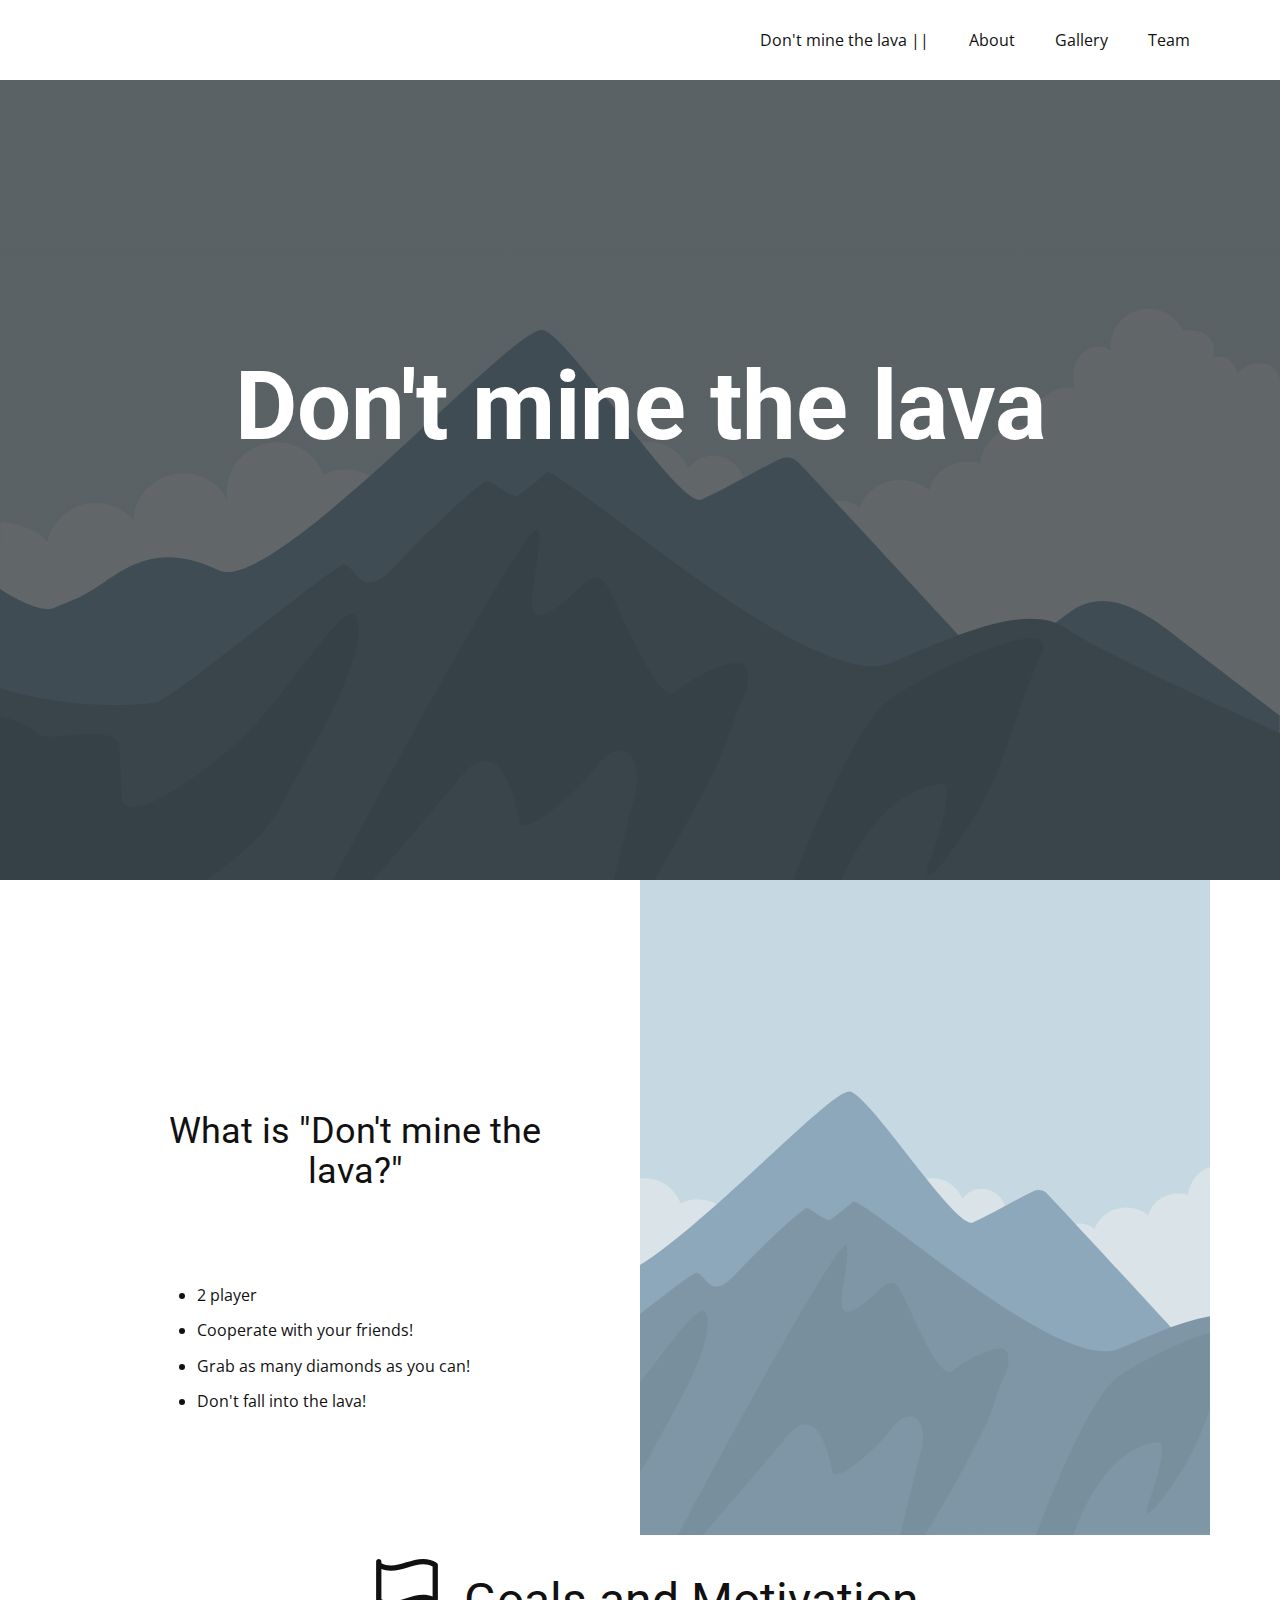
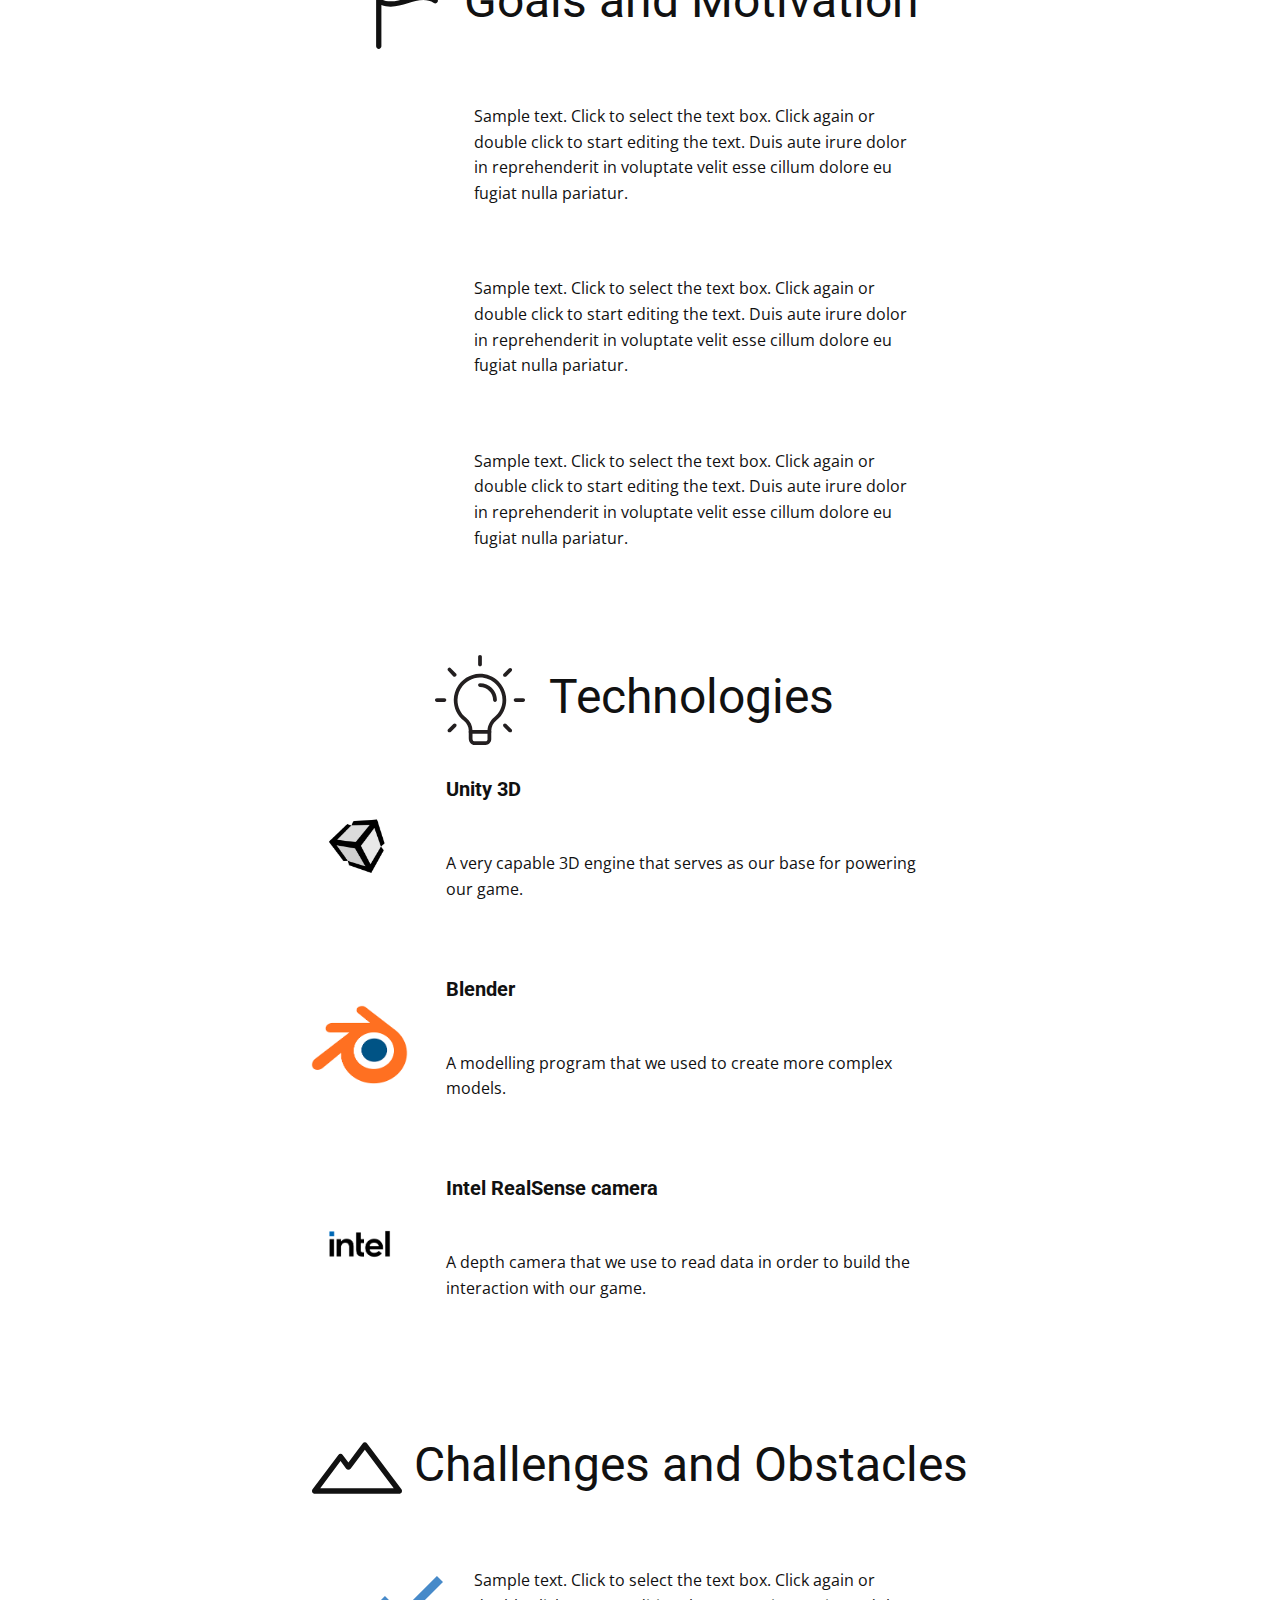
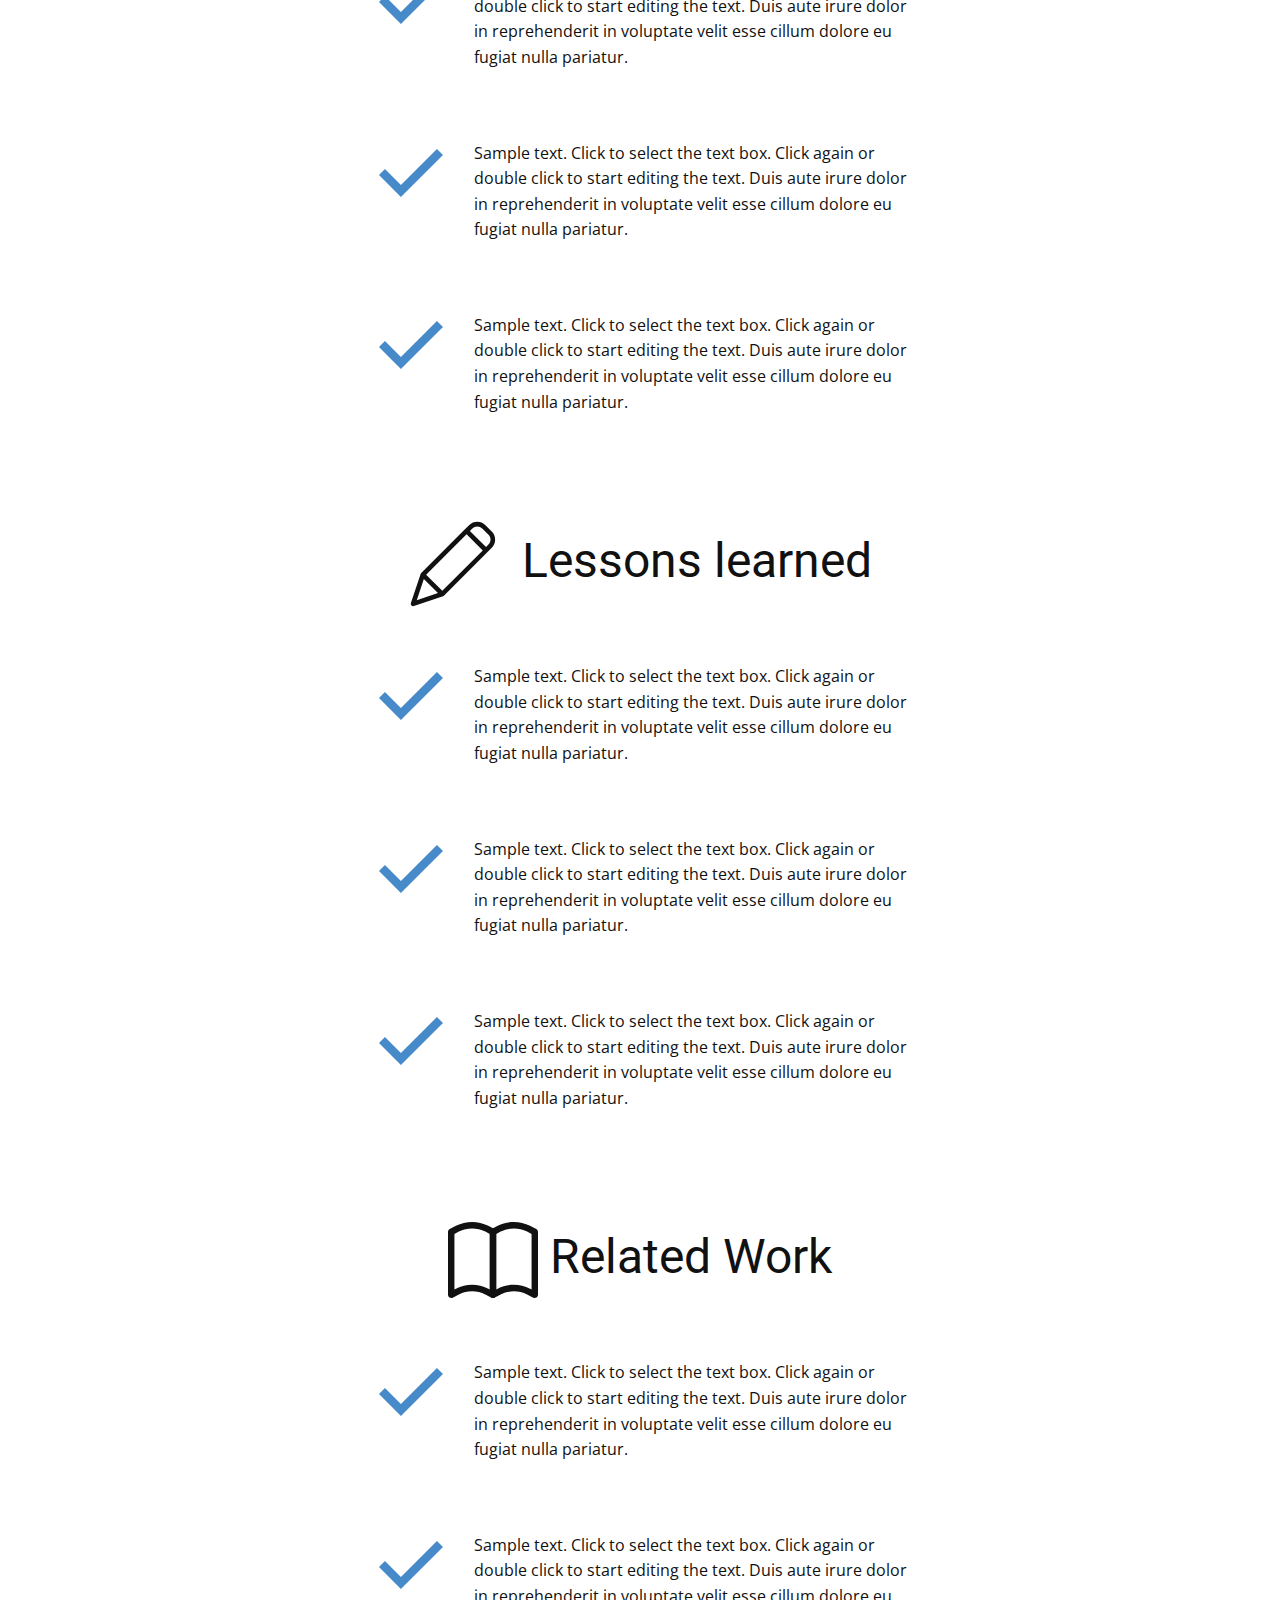
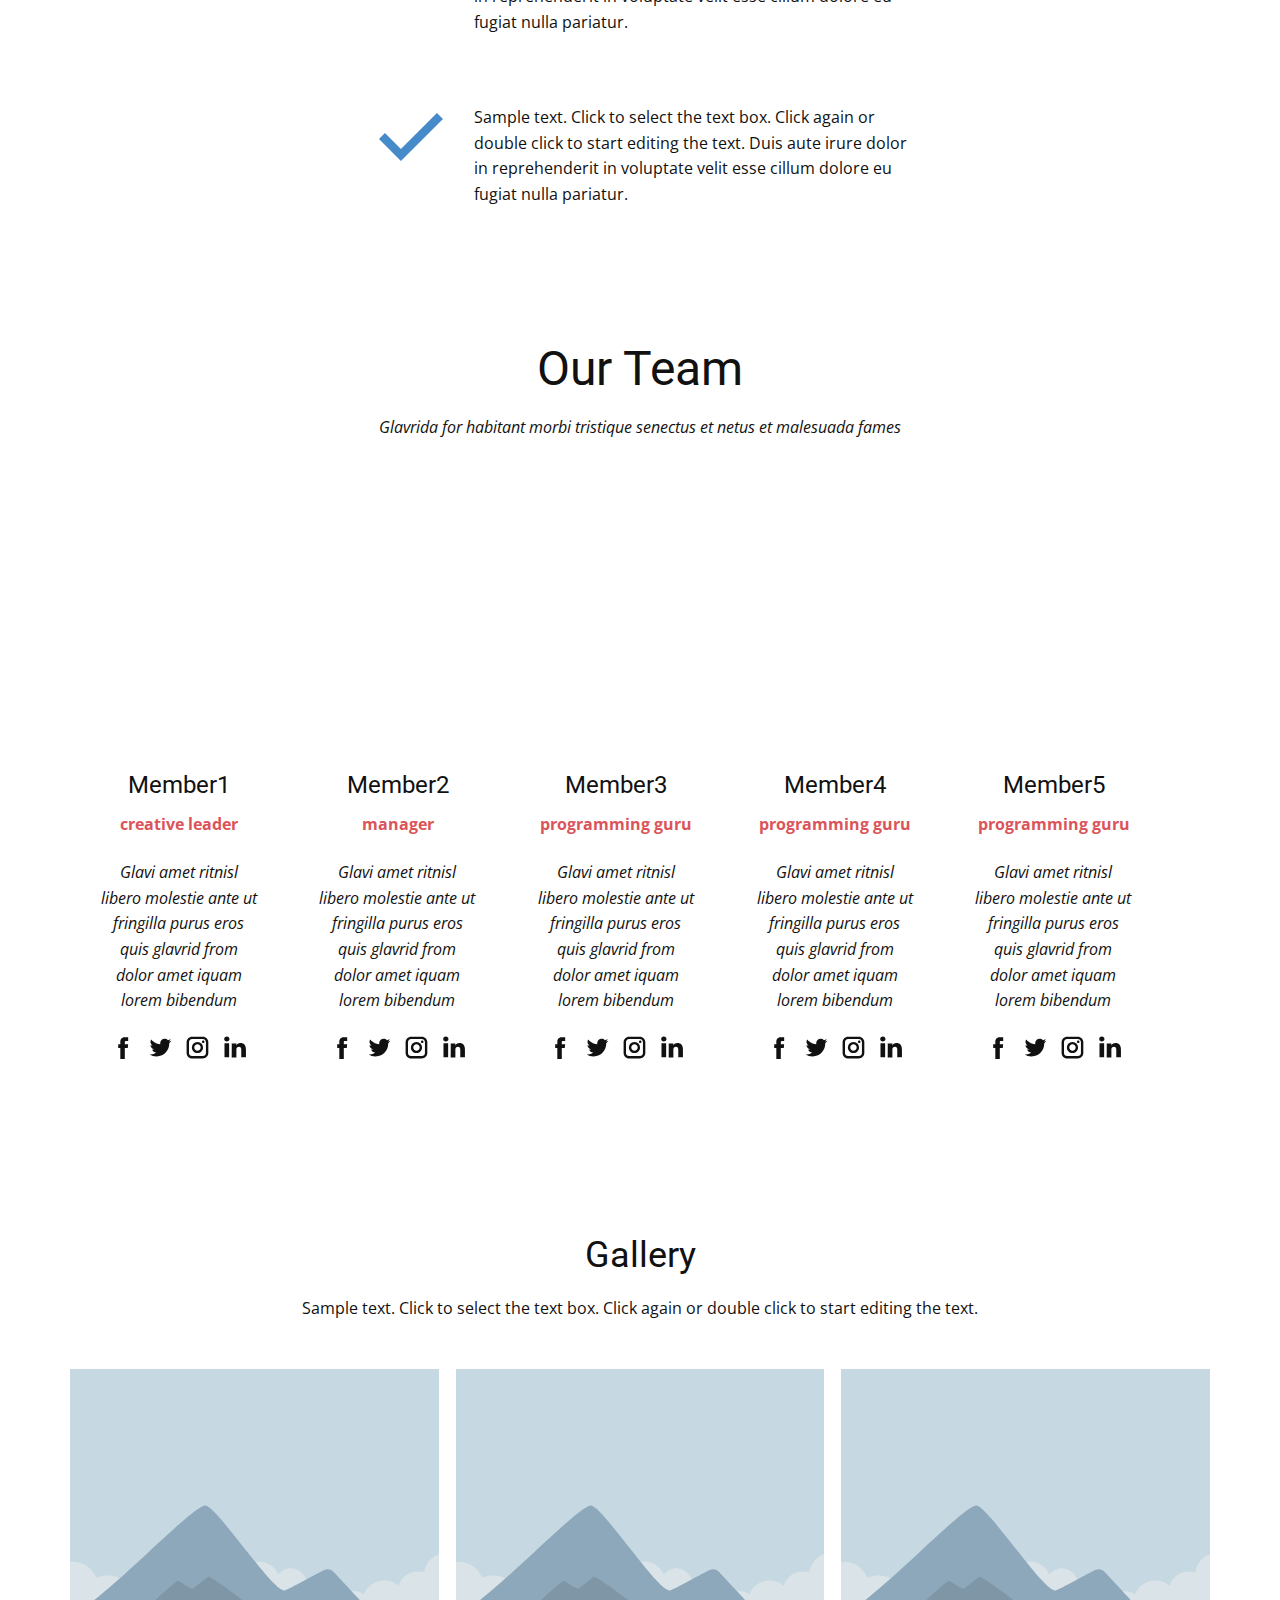
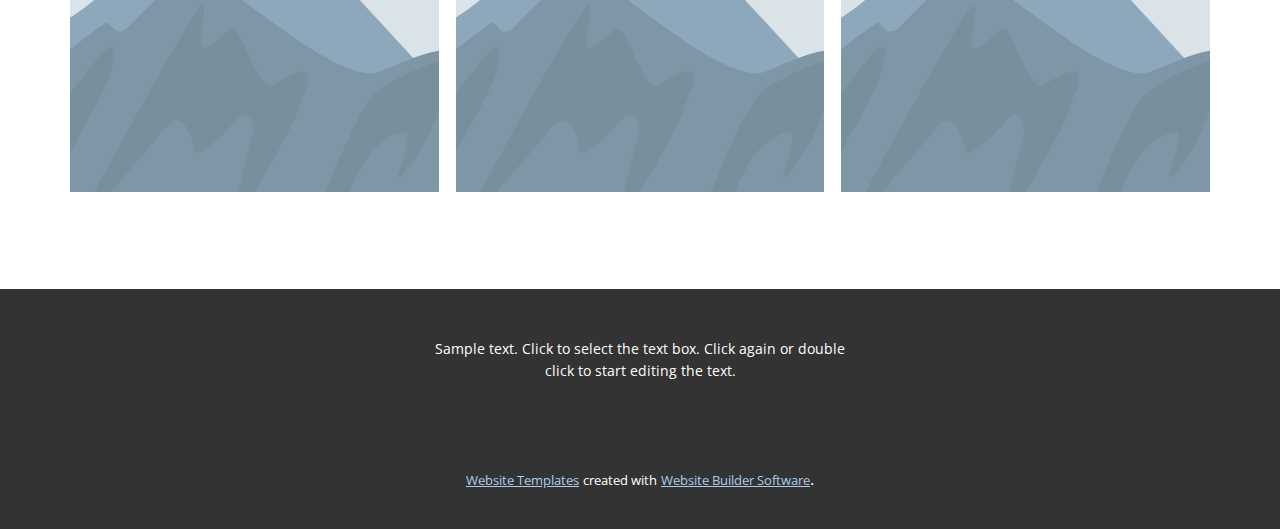
==== Home.html @ 01159e29 "transfer" ====
<!DOCTYPE html>
<html style="font-size: 16px;">
  <head>
    <meta name="viewport" content="width=device-width, initial-scale=1.0">
    <meta charset="utf-8">
    <meta name="keywords" content="Don't mine the lava">
    <meta name="description" content="">
    <meta name="page_type" content="np-template-header-footer-from-plugin">
    <title>Home</title>
    <link rel="stylesheet" href="nicepage.css" media="screen">
<link rel="stylesheet" href="Home.css" media="screen">
    <script class="u-script" type="text/javascript" src="jquery.js" defer=""></script>
    <script class="u-script" type="text/javascript" src="nicepage.js" defer=""></script>
    <meta name="generator" content="Nicepage 3.29.1, nicepage.com">
    <link id="u-theme-google-font" rel="stylesheet" href="https://fonts.googleapis.com/css?family=Roboto:100,100i,300,300i,400,400i,500,500i,700,700i,900,900i|Open+Sans:300,300i,400,400i,600,600i,700,700i,800,800i">
    
    
    
    
    
    
    
    
    
    
    <script type="application/ld+json">{
		"@context": "http://schema.org",
		"@type": "Organization",
		"name": "agi21g2"
}</script>
    <meta name="theme-color" content="#478ac9">
    <meta property="og:title" content="Home">
    <meta property="og:description" content="">
    <meta property="og:type" content="website">
  </head>
  <body class="u-body"><header class="u-clearfix u-header u-header" id="sec-356c"><div class="u-clearfix u-sheet u-sheet-1">
        <nav class="u-menu u-menu-dropdown u-offcanvas u-menu-1">
          <div class="menu-collapse" style="font-size: 1rem; letter-spacing: 0px;">
            <a class="u-button-style u-custom-left-right-menu-spacing u-custom-padding-bottom u-custom-top-bottom-menu-spacing u-nav-link u-text-active-palette-1-base u-text-hover-palette-2-base" href="#">
              <svg><use xmlns:xlink="http://www.w3.org/1999/xlink" xlink:href="#menu-hamburger"></use></svg>
              <svg version="1.1" xmlns="http://www.w3.org/2000/svg" xmlns:xlink="http://www.w3.org/1999/xlink"><defs><symbol id="menu-hamburger" viewBox="0 0 16 16" style="width: 16px; height: 16px;"><rect y="1" width="16" height="2"></rect><rect y="7" width="16" height="2"></rect><rect y="13" width="16" height="2"></rect>
</symbol>
</defs></svg>
            </a>
          </div>
          <div class="u-custom-menu u-nav-container">
            <ul class="u-nav u-unstyled u-nav-1"><li class="u-nav-item"><a class="u-button-style u-nav-link u-text-active-palette-1-base u-text-hover-palette-2-base" href="Home.html#sec-ed66" data-page-id="205231740" style="padding: 10px 20px;">Don't mine the lava ||</a>
</li><li class="u-nav-item"><a class="u-button-style u-nav-link u-text-active-palette-1-base u-text-hover-palette-2-base" href="Home.html#sec-a573" data-page-id="205231740" style="padding: 10px 20px;">About</a>
</li><li class="u-nav-item"><a class="u-button-style u-nav-link u-text-active-palette-1-base u-text-hover-palette-2-base" href="Home.html#sec-bed2" data-page-id="205231740" style="padding: 10px 20px;">Gallery</a>
</li><li class="u-nav-item"><a class="u-button-style u-nav-link u-text-active-palette-1-base u-text-hover-palette-2-base" href="Home.html#sec-233c" data-page-id="205231740" style="padding: 10px 20px;">Team</a>
</li></ul>
          </div>
          <div class="u-custom-menu u-nav-container-collapse">
            <div class="u-black u-container-style u-inner-container-layout u-opacity u-opacity-95 u-sidenav">
              <div class="u-inner-container-layout u-sidenav-overflow">
                <div class="u-menu-close"></div>
                <ul class="u-align-center u-nav u-popupmenu-items u-unstyled u-nav-2"><li class="u-nav-item"><a class="u-button-style u-nav-link" href="Home.html#sec-ed66" data-page-id="205231740" style="padding: 10px 20px;">Don't mine the lava ||</a>
</li><li class="u-nav-item"><a class="u-button-style u-nav-link" href="Home.html#sec-a573" data-page-id="205231740" style="padding: 10px 20px;">About</a>
</li><li class="u-nav-item"><a class="u-button-style u-nav-link" href="Home.html#sec-bed2" data-page-id="205231740" style="padding: 10px 20px;">Gallery</a>
</li><li class="u-nav-item"><a class="u-button-style u-nav-link" href="Home.html#sec-233c" data-page-id="205231740" style="padding: 10px 20px;">Team</a>
</li></ul>
              </div>
            </div>
            <div class="u-black u-menu-overlay u-opacity u-opacity-70"></div>
          </div>
        </nav>
      </div></header>
    <section class="u-align-center u-clearfix u-image u-shading u-section-1" src="" data-image-width="256" data-image-height="256" id="sec-ed66">
      <div class="u-clearfix u-sheet u-sheet-1">
        <h1 class="u-text u-title u-text-1">Don't mine the lava<br>
        </h1>
      </div>
    </section>
    <section class="u-clearfix u-section-2" id="sec-a573">
      <div class="u-clearfix u-sheet u-sheet-1">
        <div class="u-clearfix u-expanded-width u-gutter-0 u-layout-wrap u-layout-wrap-1">
          <div class="u-layout" style="">
            <div class="u-layout-row" style="">
              <div class="u-container-style u-layout-cell u-left-cell u-size-30 u-size-xs-60 u-white u-layout-cell-1" src="">
                <div class="u-container-layout u-container-layout-1">
                  <h2 class="u-align-center u-text u-text-default u-text-1">What is "Don't mine the lava?"</h2>
                  <ul class="u-align-left u-spacing-0 u-text u-text-2">
                    <li>2 player</li>
                    <li>Cooperate with your friends!</li>
                    <li>Grab as many diamonds as you can!</li>
                    <li>Don't fall into the lava!</li>
                  </ul>
                </div>
              </div>
              <div class="u-align-center u-container-style u-image u-layout-cell u-right-cell u-size-30 u-size-xs-60 u-image-1" src="" data-image-width="1080" data-image-height="1080">
                <div class="u-container-layout u-valign-middle u-container-layout-2" src=""></div>
              </div>
            </div>
          </div>
        </div>
      </div>
    </section>
    <section class="u-clearfix u-section-3" id="carousel_ed7a">
      <div class="u-clearfix u-sheet u-sheet-1">
        <h1 class="u-text u-text-default u-text-1"><span class="u-icon u-icon-1"><svg class="u-svg-content" viewBox="0 0 512 512" x="0px" y="0px" style="width: 1em; height: 1em;"><g><g><path d="M424.385,20.69C401.182,6.768,376.445,0,348.761,0c-33.122,0-65.635,9.753-97.077,19.185    c-30.716,9.214-59.729,17.917-88.446,17.919c-0.004,0-0.007,0-0.011,0c-19.199,0-36.583-4.064-52.894-12.382V15    c0-8.284-6.716-15-15-15s-15,6.716-15,15v18.551v203.896V497c0,8.284,6.716,15,15,15s15-6.716,15-15V261.453    c16.567,6.4,34.052,9.547,52.906,9.547c33.121,0,65.631-9.753,97.071-19.185c30.718-9.215,59.733-17.919,88.451-17.919    c22.092,0,41.779,5.369,60.188,16.415c4.633,2.78,10.404,2.854,15.108,0.191c4.703-2.663,7.609-7.649,7.609-13.053V33.552    C431.667,28.283,428.903,23.4,424.385,20.69z M251.691,223.081C220.972,232.296,191.957,241,163.24,241    c-19.206,0-36.594-4.058-52.906-12.376V57.566c16.564,6.399,34.046,9.539,52.894,9.538c0.003,0,0.01,0,0.014,0    c33.118-0.002,65.626-9.754,97.063-19.185C291.024,38.704,320.042,30,348.761,30c19.206,0,36.594,4.058,52.905,12.375v171.06    c-16.566-6.4-34.052-9.539-52.905-9.539C315.641,203.896,283.13,213.649,251.691,223.081z"></path>
</g>
</g></svg><img></span>&nbsp;Goals and Motivation<br>
        </h1>
        <div class="u-list u-list-1">
          <div class="u-repeater u-repeater-1">
            <div class="u-container-style u-list-item u-repeater-item">
              <div class="u-container-layout u-similar-container u-container-layout-1">
                <p class="u-text u-text-2">Sample text. Click to select the text box. Click again or double click to start editing the text.&nbsp;Duis aute irure dolor in reprehenderit in voluptate velit esse cillum dolore eu fugiat nulla pariatur. </p>
              </div>
            </div>
            <div class="u-container-style u-list-item u-repeater-item">
              <div class="u-container-layout u-similar-container u-container-layout-2">
                <p class="u-text u-text-3">Sample text. Click to select the text box. Click again or double click to start editing the text.&nbsp;Duis aute irure dolor in reprehenderit in voluptate velit esse cillum dolore eu fugiat nulla pariatur. </p>
              </div>
            </div>
            <div class="u-container-style u-list-item u-repeater-item">
              <div class="u-container-layout u-similar-container u-container-layout-3">
                <p class="u-text u-text-4">Sample text. Click to select the text box. Click again or double click to start editing the text.&nbsp;Duis aute irure dolor in reprehenderit in voluptate velit esse cillum dolore eu fugiat nulla pariatur. </p>
              </div>
            </div>
          </div>
        </div>
      </div>
    </section>
    <section class="u-clearfix u-section-4" id="sec-edd1">
      <div class="u-clearfix u-sheet u-sheet-1">
        <h1 class="u-text u-text-default u-text-1"><span class="u-icon u-icon-1"><svg class="u-svg-content" viewBox="0 0 24 24" style="width: 1em; height: 1em;"><g><path d="m13.5 24h-3c-.7 0-1.5-.6-1.5-1.8v-2.1c0-1-.5-1.9-1.3-2.6-1.8-1.4-2.7-3.4-2.7-5.6.1-3.8 3.2-6.8 6.9-6.9 1.9 0 3.7.7 5 2s2.1 3.1 2.1 5c0 2.1-.9 4.1-2.6 5.4-.9.7-1.4 1.8-1.4 2.8v2.3c0 .8-.7 1.5-1.5 1.5zm-1.5-18c-3.2 0-5.9 2.7-6 5.9 0 1.9.8 3.7 2.3 4.8 1.1.9 1.7 2.1 1.7 3.4v2.1c0 .2 0 .8.5.8h3c.3 0 .5-.2.5-.5v-2.3c0-1.3.7-2.7 1.8-3.6 1.4-1.1 2.2-2.8 2.2-4.6 0-1.6-.6-3.1-1.8-4.3-1.1-1.1-2.6-1.7-4.2-1.7z"></path>
</g><g><path d="m14.5 21h-5c-.3 0-.5-.2-.5-.5s.2-.5.5-.5h5c.3 0 .5.2.5.5s-.2.5-.5.5z"></path>
</g><g><path d="m12 3c-.3 0-.5-.2-.5-.5v-2c0-.3.2-.5.5-.5s.5.2.5.5v2c0 .3-.2.5-.5.5z"></path>
</g><g><path d="m18.7 5.8c-.1 0-.3 0-.4-.1-.2-.2-.2-.5 0-.7l1.4-1.4c.2-.2.5-.2.7 0s.2.5 0 .7l-1.4 1.4s-.2.1-.3.1z"></path>
</g><g><path d="m23.5 12.5h-2c-.3 0-.5-.2-.5-.5s.2-.5.5-.5h2c.3 0 .5.2.5.5s-.2.5-.5.5z"></path>
</g><g><path d="m20.1 20.6c-.1 0-.3 0-.4-.1l-1.4-1.4c-.2-.2-.2-.5 0-.7s.5-.2.7 0l1.4 1.4c.2.2.2.5 0 .7 0 .1-.1.1-.3.1z"></path>
</g><g><path d="m3.9 20.6c-.1 0-.3 0-.4-.1-.2-.2-.2-.5 0-.7l1.4-1.4c.2-.2.5-.2.7 0s.2.5 0 .7l-1.4 1.4c-.1.1-.2.1-.3.1z"></path>
</g><g><path d="m2.5 12.5h-2c-.3 0-.5-.2-.5-.5s.2-.5.5-.5h2c.3 0 .5.2.5.5s-.2.5-.5.5z"></path>
</g><g><path d="m5.3 5.8c-.1 0-.3 0-.4-.1l-1.4-1.5c-.2-.2-.2-.5 0-.7s.5-.2.7 0l1.4 1.4c.2.2.2.5 0 .7-.1.1-.2.2-.3.2z"></path>
</g><g><path d="m16 12.5c-.3 0-.5-.2-.5-.5 0-1.9-1.6-3.5-3.5-3.5-.3 0-.5-.2-.5-.5s.2-.5.5-.5c2.5 0 4.5 2 4.5 4.5 0 .3-.2.5-.5.5z"></path>
</g></svg><img></span>&nbsp;​&nbsp;Technologies&nbsp;
        </h1>
        <div class="u-expanded-width-xs u-layout-grid u-list u-list-1">
          <div class="u-repeater u-repeater-1">
            <div class="u-container-style u-list-item u-repeater-item">
              <div class="u-container-layout u-similar-container u-container-layout-1">
                <h5 class="u-text u-text-2">Unity 3D</h5>
                <img class="u-image u-image-default u-preserve-proportions u-image-1" src="images/Unity.jpg" alt="" data-image-width="910" data-image-height="512">
                <p class="u-text u-text-3">A very capable 3D engine that serves as our base for powering our game.</p>
              </div>
            </div>
            <div class="u-container-style u-list-item u-repeater-item">
              <div class="u-container-layout u-similar-container u-container-layout-2">
                <h5 class="u-text u-text-4">Blender</h5>
                <img class="u-image u-image-default u-preserve-proportions u-image-2" src="images/Blender1.png" alt="" data-image-width="249" data-image-height="202">
                <p class="u-text u-text-5">A modelling program that we used to create more complex models.</p>
              </div>
            </div>
            <div class="u-container-style u-list-item u-repeater-item">
              <div class="u-container-layout u-similar-container u-container-layout-3">
                <h5 class="u-text u-text-6">Intel RealSense camera</h5>
                <img class="u-image u-image-default u-preserve-proportions u-image-3" src="images/Intel2.png" alt="" data-image-width="512" data-image-height="384">
                <p class="u-text u-text-7">A depth camera that we use to read data in order to build the interaction with our game.</p>
              </div>
            </div>
          </div>
        </div>
      </div>
    </section>
    <section class="u-clearfix u-section-5" id="carousel_b93d">
      <div class="u-clearfix u-sheet u-valign-middle u-sheet-1">
        <h1 class="u-text u-text-default u-text-1"><span class="u-icon u-icon-1"><svg class="u-svg-content" viewBox="0 0 245.562 245.562" x="0px" y="0px" style="width: 1em; height: 1em;"><path d="M244.062,180.838L150.227,55.725c-1.417-1.889-3.639-3-6-3c-2.361,0-4.584,1.111-6,3l-38.904,51.873L83.876,87.002  c-1.416-1.889-3.639-3-6-3c-2.361,0-4.583,1.111-6,3L1.5,180.838c-1.704,2.272-1.978,5.314-0.708,7.855  c1.27,2.54,3.867,4.145,6.708,4.145h230.562c2.841,0,5.438-1.605,6.708-4.145C246.041,186.151,245.767,183.11,244.062,180.838z   M22.5,177.838l55.376-73.836l15.446,20.596c1.416,1.889,3.639,3,6,3c2.361,0,4.583-1.111,6-3l38.904-51.873l78.836,105.113H22.5z"></path></svg><img></span>&nbsp;Challenges and Obstacles
        </h1>
        <div class="u-list u-list-1">
          <div class="u-repeater u-repeater-1">
            <div class="u-container-style u-list-item u-repeater-item">
              <div class="u-container-layout u-similar-container u-container-layout-1"><span class="u-icon u-icon-circle u-text-palette-1-base u-icon-2">
            <svg class="u-svg-link" preserveAspectRatio="xMidYMin slice" viewBox="0 0 515.556 515.556" style=""><use xmlns:xlink="http://www.w3.org/1999/xlink" xlink:href="#svg-c319"></use></svg>
            <svg xmlns="http://www.w3.org/2000/svg" id="svg-c319" enable-background="new 0 0 515.556 515.556" viewBox="0 0 515.556 515.556" class="u-svg-content"><path d="m0 274.226 176.549 176.886 339.007-338.672-48.67-47.997-290.337 290-128.553-128.552z"></path></svg>
          </span>
                <p class="u-text u-text-2">Sample text. Click to select the text box. Click again or double click to start editing the text.&nbsp;Duis aute irure dolor in reprehenderit in voluptate velit esse cillum dolore eu fugiat nulla pariatur. </p>
              </div>
            </div>
            <div class="u-container-style u-list-item u-repeater-item">
              <div class="u-container-layout u-similar-container u-container-layout-2"><span class="u-icon u-icon-circle u-text-palette-1-base u-icon-3">
            <svg class="u-svg-link" preserveAspectRatio="xMidYMin slice" viewBox="0 0 515.556 515.556" style=""><use xmlns:xlink="http://www.w3.org/1999/xlink" xlink:href="#svg-c319"></use></svg>
            <svg xmlns="http://www.w3.org/2000/svg" id="svg-c319" enable-background="new 0 0 515.556 515.556" viewBox="0 0 515.556 515.556" class="u-svg-content"><path d="m0 274.226 176.549 176.886 339.007-338.672-48.67-47.997-290.337 290-128.553-128.552z"></path></svg>
          </span>
                <p class="u-text u-text-3">Sample text. Click to select the text box. Click again or double click to start editing the text.&nbsp;Duis aute irure dolor in reprehenderit in voluptate velit esse cillum dolore eu fugiat nulla pariatur. </p>
              </div>
            </div>
            <div class="u-container-style u-list-item u-repeater-item">
              <div class="u-container-layout u-similar-container u-container-layout-3"><span class="u-icon u-icon-circle u-text-palette-1-base u-icon-4">
            <svg class="u-svg-link" preserveAspectRatio="xMidYMin slice" viewBox="0 0 515.556 515.556" style=""><use xmlns:xlink="http://www.w3.org/1999/xlink" xlink:href="#svg-c319"></use></svg>
            <svg xmlns="http://www.w3.org/2000/svg" id="svg-c319" enable-background="new 0 0 515.556 515.556" viewBox="0 0 515.556 515.556" class="u-svg-content"><path d="m0 274.226 176.549 176.886 339.007-338.672-48.67-47.997-290.337 290-128.553-128.552z"></path></svg>
          </span>
                <p class="u-text u-text-4">Sample text. Click to select the text box. Click again or double click to start editing the text.&nbsp;Duis aute irure dolor in reprehenderit in voluptate velit esse cillum dolore eu fugiat nulla pariatur. </p>
              </div>
            </div>
          </div>
        </div>
      </div>
    </section>
    <section class="u-clearfix u-section-6" id="carousel_d38a">
      <div class="u-clearfix u-sheet u-valign-middle u-sheet-1">
        <h1 class="u-text u-text-default u-text-1"><span class="u-icon u-icon-1"><svg class="u-svg-content" viewBox="-15 -15 484.00019 484" style="width: 1em; height: 1em;"><path d="m401.648438 18.234375c-24.394532-24.351563-63.898438-24.351563-88.292969 0l-22.101563 22.222656-235.269531 235.144531-.5.503907c-.121094.121093-.121094.25-.25.25-.25.375-.625.746093-.871094 1.121093 0 .125-.128906.125-.128906.25-.25.375-.371094.625-.625 1-.121094.125-.121094.246094-.246094.375-.125.375-.25.625-.378906 1 0 .121094-.121094.121094-.121094.25l-52.199219 156.96875c-1.53125 4.46875-.367187 9.417969 2.996094 12.734376 2.363282 2.332031 5.550782 3.636718 8.867188 3.625 1.355468-.023438 2.699218-.234376 3.996094-.625l156.847656-52.324219c.121094 0 .121094 0 .25-.121094.394531-.117187.773437-.285156 1.121094-.503906.097656-.011719.183593-.054688.253906-.121094.371094-.25.871094-.503906 1.246094-.753906.371093-.246094.75-.621094 1.125-.871094.125-.128906.246093-.128906.246093-.25.128907-.125.378907-.246094.503907-.5l257.371093-257.371094c24.351563-24.394531 24.351563-63.898437 0-88.289062zm-232.273438 353.148437-86.914062-86.910156 217.535156-217.535156 86.914062 86.910156zm-99.15625-63.808593 75.929688 75.925781-114.015626 37.960938zm347.664062-184.820313-13.238281 13.363282-86.917969-86.917969 13.367188-13.359375c14.621094-14.609375 38.320312-14.609375 52.945312 0l33.964844 33.964844c14.511719 14.6875 14.457032 38.332031-.121094 52.949218zm0 0"></path></svg><img></span>&nbsp;​&nbsp;Lessons learned
        </h1>
        <div class="u-list u-list-1">
          <div class="u-repeater u-repeater-1">
            <div class="u-container-style u-list-item u-repeater-item">
              <div class="u-container-layout u-similar-container u-container-layout-1"><span class="u-icon u-icon-circle u-text-palette-1-base u-icon-2">
            <svg class="u-svg-link" preserveAspectRatio="xMidYMin slice" viewBox="0 0 515.556 515.556" style=""><use xmlns:xlink="http://www.w3.org/1999/xlink" xlink:href="#svg-c319"></use></svg>
            <svg xmlns="http://www.w3.org/2000/svg" id="svg-c319" enable-background="new 0 0 515.556 515.556" viewBox="0 0 515.556 515.556" class="u-svg-content"><path d="m0 274.226 176.549 176.886 339.007-338.672-48.67-47.997-290.337 290-128.553-128.552z"></path></svg>
          </span>
                <p class="u-text u-text-2">Sample text. Click to select the text box. Click again or double click to start editing the text.&nbsp;Duis aute irure dolor in reprehenderit in voluptate velit esse cillum dolore eu fugiat nulla pariatur. </p>
              </div>
            </div>
            <div class="u-container-style u-list-item u-repeater-item">
              <div class="u-container-layout u-similar-container u-container-layout-2"><span class="u-icon u-icon-circle u-text-palette-1-base u-icon-3">
            <svg class="u-svg-link" preserveAspectRatio="xMidYMin slice" viewBox="0 0 515.556 515.556" style=""><use xmlns:xlink="http://www.w3.org/1999/xlink" xlink:href="#svg-c319"></use></svg>
            <svg xmlns="http://www.w3.org/2000/svg" id="svg-c319" enable-background="new 0 0 515.556 515.556" viewBox="0 0 515.556 515.556" class="u-svg-content"><path d="m0 274.226 176.549 176.886 339.007-338.672-48.67-47.997-290.337 290-128.553-128.552z"></path></svg>
          </span>
                <p class="u-text u-text-3">Sample text. Click to select the text box. Click again or double click to start editing the text.&nbsp;Duis aute irure dolor in reprehenderit in voluptate velit esse cillum dolore eu fugiat nulla pariatur. </p>
              </div>
            </div>
            <div class="u-container-style u-list-item u-repeater-item">
              <div class="u-container-layout u-similar-container u-container-layout-3"><span class="u-icon u-icon-circle u-text-palette-1-base u-icon-4">
            <svg class="u-svg-link" preserveAspectRatio="xMidYMin slice" viewBox="0 0 515.556 515.556" style=""><use xmlns:xlink="http://www.w3.org/1999/xlink" xlink:href="#svg-c319"></use></svg>
            <svg xmlns="http://www.w3.org/2000/svg" id="svg-c319" enable-background="new 0 0 515.556 515.556" viewBox="0 0 515.556 515.556" class="u-svg-content"><path d="m0 274.226 176.549 176.886 339.007-338.672-48.67-47.997-290.337 290-128.553-128.552z"></path></svg>
          </span>
                <p class="u-text u-text-4">Sample text. Click to select the text box. Click again or double click to start editing the text.&nbsp;Duis aute irure dolor in reprehenderit in voluptate velit esse cillum dolore eu fugiat nulla pariatur. </p>
              </div>
            </div>
          </div>
        </div>
      </div>
    </section>
    <section class="u-clearfix u-section-7" id="sec-f49f">
      <div class="u-clearfix u-sheet u-valign-middle u-sheet-1">
        <h1 class="u-text u-text-default u-text-1"><span class="u-icon u-icon-1"><svg class="u-svg-content" viewBox="0 0 512 512" x="0px" y="0px" style="width: 1em; height: 1em;"><g><g><path d="M264.405,80.032L228.98,61.71c-57.496-29.416-126.159-29.422-183.741,0.037L9.886,80.032C3.81,83.177,0,89.437,0,96.276    v357.79c0,6.382,3.328,12.306,8.777,15.616c5.455,3.322,12.245,3.554,17.908,0.628l35.285-18.249    c47.067-24.082,103.278-24.094,150.278-0.037l35.352,18.286c2.639,1.365,5.522,2.042,8.399,2.042c3.304,0,6.595-0.89,9.509-2.664    c5.449-3.316,8.777-9.24,8.777-15.622V96.276C274.286,89.437,270.47,83.171,264.405,80.032z M237.714,424.017l-8.741-4.517    c-28.745-14.708-60.27-22.059-91.813-22.059c-31.555,0-63.128,7.363-91.928,22.095l-8.661,4.48V107.4l25.393-13.135    c47.074-24.082,103.284-24.088,150.284-0.037l25.466,13.172V424.017z"></path>
</g>
</g><g><g><path d="M502.12,80.032L466.694,61.71c-57.509-29.422-126.177-29.422-183.741,0.037l-35.352,18.286    c-6.077,3.145-9.886,9.405-9.886,16.244v357.79c0,6.382,3.328,12.306,8.777,15.616c5.461,3.322,12.251,3.554,17.908,0.628    l35.279-18.249c47.067-24.082,103.272-24.082,150.284-0.037l35.352,18.286c2.639,1.365,5.516,2.042,8.399,2.042    c3.298,0,6.595-0.89,9.509-2.664c5.449-3.316,8.777-9.24,8.777-15.622V96.276C512,89.437,508.184,83.171,502.12,80.032z     M475.429,424.017l-8.741-4.517c-28.739-14.708-60.264-22.059-91.813-22.059c-31.555,0-63.128,7.363-91.922,22.095l-8.667,4.48    V107.4l25.393-13.135c47.067-24.082,103.272-24.076,150.284-0.037l25.466,13.172V424.017z"></path>
</g>
</g></svg><img></span>&nbsp;Related Work
        </h1>
        <div class="u-list u-list-1">
          <div class="u-repeater u-repeater-1">
            <div class="u-container-style u-list-item u-repeater-item">
              <div class="u-container-layout u-similar-container u-container-layout-1"><span class="u-icon u-icon-circle u-text-palette-1-base u-icon-2">
            <svg class="u-svg-link" preserveAspectRatio="xMidYMin slice" viewBox="0 0 515.556 515.556" style=""><use xmlns:xlink="http://www.w3.org/1999/xlink" xlink:href="#svg-c319"></use></svg>
            <svg xmlns="http://www.w3.org/2000/svg" id="svg-c319" enable-background="new 0 0 515.556 515.556" viewBox="0 0 515.556 515.556" class="u-svg-content"><path d="m0 274.226 176.549 176.886 339.007-338.672-48.67-47.997-290.337 290-128.553-128.552z"></path></svg>
          </span>
                <p class="u-text u-text-2">Sample text. Click to select the text box. Click again or double click to start editing the text.&nbsp;Duis aute irure dolor in reprehenderit in voluptate velit esse cillum dolore eu fugiat nulla pariatur. </p>
              </div>
            </div>
            <div class="u-container-style u-list-item u-repeater-item">
              <div class="u-container-layout u-similar-container u-container-layout-2"><span class="u-icon u-icon-circle u-text-palette-1-base u-icon-3">
            <svg class="u-svg-link" preserveAspectRatio="xMidYMin slice" viewBox="0 0 515.556 515.556" style=""><use xmlns:xlink="http://www.w3.org/1999/xlink" xlink:href="#svg-c319"></use></svg>
            <svg xmlns="http://www.w3.org/2000/svg" id="svg-c319" enable-background="new 0 0 515.556 515.556" viewBox="0 0 515.556 515.556" class="u-svg-content"><path d="m0 274.226 176.549 176.886 339.007-338.672-48.67-47.997-290.337 290-128.553-128.552z"></path></svg>
          </span>
                <p class="u-text u-text-3">Sample text. Click to select the text box. Click again or double click to start editing the text.&nbsp;Duis aute irure dolor in reprehenderit in voluptate velit esse cillum dolore eu fugiat nulla pariatur. </p>
              </div>
            </div>
            <div class="u-container-style u-list-item u-repeater-item">
              <div class="u-container-layout u-similar-container u-container-layout-3"><span class="u-icon u-icon-circle u-text-palette-1-base u-icon-4">
            <svg class="u-svg-link" preserveAspectRatio="xMidYMin slice" viewBox="0 0 515.556 515.556" style=""><use xmlns:xlink="http://www.w3.org/1999/xlink" xlink:href="#svg-c319"></use></svg>
            <svg xmlns="http://www.w3.org/2000/svg" id="svg-c319" enable-background="new 0 0 515.556 515.556" viewBox="0 0 515.556 515.556" class="u-svg-content"><path d="m0 274.226 176.549 176.886 339.007-338.672-48.67-47.997-290.337 290-128.553-128.552z"></path></svg>
          </span>
                <p class="u-text u-text-4">Sample text. Click to select the text box. Click again or double click to start editing the text.&nbsp;Duis aute irure dolor in reprehenderit in voluptate velit esse cillum dolore eu fugiat nulla pariatur. </p>
              </div>
            </div>
          </div>
        </div>
      </div>
    </section>
    <section class="u-align-center u-clearfix u-section-8" id="sec-233c">
      <div class="u-clearfix u-sheet u-sheet-1">
        <h1 class="u-text u-text-default u-text-1">Our Team</h1>
        <p class="u-text u-text-default u-text-2">Glavrida for habitant morbi tristique senectus et netus et malesuada fames</p>
        <div class="u-list u-list-1">
          <div class="u-repeater u-repeater-1">
            <div class="u-align-center u-container-style u-list-item u-repeater-item">
              <div class="u-container-layout u-similar-container u-container-layout-1">
                <h4 class="u-align-center u-text u-text-default u-text-3">Member1</h4>
                <p class="u-text u-text-default u-text-palette-2-base u-text-4">creative leader</p>
                <p class="u-text u-text-5">Glavi amet ritnisl libero molestie ante ut fringilla purus eros quis glavrid from dolor amet iquam lorem bibendum</p>
                <div class="u-social-icons u-spacing-10 u-social-icons-1">
                  <a class="u-social-url" target="_blank" href=""><span class="u-icon u-icon-circle u-social-facebook u-social-icon u-icon-1">
                    <svg class="u-svg-link" preserveAspectRatio="xMidYMin slice" viewBox="0 0 112 112" style=""><use xmlns:xlink="http://www.w3.org/1999/xlink" xlink:href="#svg-7a73"></use></svg>
                    <svg x="0px" y="0px" viewBox="0 0 112 112" id="svg-7a73" class="u-svg-content"><path d="M75.5,28.8H65.4c-1.5,0-4,0.9-4,4.3v9.4h13.9l-1.5,15.8H61.4v45.1H42.8V58.3h-8.8V42.4h8.8V32.2 c0-7.4,3.4-18.8,18.8-18.8h13.8v15.4H75.5z"></path></svg>
                  </span>
                  </a>
                  <a class="u-social-url" target="_blank" href=""><span class="u-icon u-icon-circle u-social-icon u-social-twitter u-icon-2">
                    <svg class="u-svg-link" preserveAspectRatio="xMidYMin slice" viewBox="0 0 112 112" style=""><use xmlns:xlink="http://www.w3.org/1999/xlink" xlink:href="#svg-3fbc"></use></svg>
                    <svg x="0px" y="0px" viewBox="0 0 112 112" id="svg-3fbc" class="u-svg-content"><path d="M92.2,38.2c0,0.8,0,1.6,0,2.3c0,24.3-18.6,52.4-52.6,52.4c-10.6,0.1-20.2-2.9-28.5-8.2 c1.4,0.2,2.9,0.2,4.4,0.2c8.7,0,16.7-2.9,23-7.9c-8.1-0.2-14.9-5.5-17.3-12.8c1.1,0.2,2.4,0.2,3.4,0.2c1.6,0,3.3-0.2,4.8-0.7 c-8.4-1.6-14.9-9.2-14.9-18c0-0.2,0-0.2,0-0.2c2.5,1.4,5.4,2.2,8.4,2.3c-5-3.3-8.3-8.9-8.3-15.4c0-3.4,1-6.5,2.5-9.2 c9.1,11.1,22.7,18.5,38,19.2c-0.2-1.4-0.4-2.8-0.4-4.3c0.1-10,8.3-18.2,18.5-18.2c5.4,0,10.1,2.2,13.5,5.7c4.3-0.8,8.1-2.3,11.7-4.5 c-1.4,4.3-4.3,7.9-8.1,10.1c3.7-0.4,7.3-1.4,10.6-2.9C98.9,32.3,95.7,35.5,92.2,38.2z"></path></svg>
                  </span>
                  </a>
                  <a class="u-social-url" target="_blank" href=""><span class="u-icon u-icon-circle u-social-icon u-social-instagram u-icon-3">
                    <svg class="u-svg-link" preserveAspectRatio="xMidYMin slice" viewBox="0 0 112 112" style=""><use xmlns:xlink="http://www.w3.org/1999/xlink" xlink:href="#svg-4bc0"></use></svg>
                    <svg x="0px" y="0px" viewBox="0 0 112 112" id="svg-4bc0" class="u-svg-content"><path d="M55.9,32.9c-12.8,0-23.2,10.4-23.2,23.2s10.4,23.2,23.2,23.2s23.2-10.4,23.2-23.2S68.7,32.9,55.9,32.9z M55.9,69.4c-7.4,0-13.3-6-13.3-13.3c-0.1-7.4,6-13.3,13.3-13.3s13.3,6,13.3,13.3C69.3,63.5,63.3,69.4,55.9,69.4z"></path><path d="M79.7,26.8c-3,0-5.4,2.5-5.4,5.4s2.5,5.4,5.4,5.4c3,0,5.4-2.5,5.4-5.4S82.7,26.8,79.7,26.8z"></path><path d="M78.2,11H33.5C21,11,10.8,21.3,10.8,33.7v44.7c0,12.6,10.2,22.8,22.7,22.8h44.7c12.6,0,22.7-10.2,22.7-22.7 V33.7C100.8,21.1,90.6,11,78.2,11z M91,78.4c0,7.1-5.8,12.8-12.8,12.8H33.5c-7.1,0-12.8-5.8-12.8-12.8V33.7 c0-7.1,5.8-12.8,12.8-12.8h44.7c7.1,0,12.8,5.8,12.8,12.8V78.4z"></path></svg>
                  </span>
                  </a>
                  <a class="u-social-url" target="_blank" href="#"><span class="u-icon u-icon-circle u-social-icon u-social-linkedin u-icon-4">
                    <svg class="u-svg-link" preserveAspectRatio="xMidYMin slice" viewBox="0 0 112 112" style=""><use xmlns:xlink="http://www.w3.org/1999/xlink" xlink:href="#svg-1cc8"></use></svg>
                    <svg x="0px" y="0px" viewBox="0 0 112 112" id="svg-1cc8" class="u-svg-content"><path d="M33.8,96.8H14.5v-58h19.3V96.8z M24.1,30.9L24.1,30.9c-6.6,0-10.8-4.5-10.8-10.1c0-5.8,4.3-10.1,10.9-10.1 S34.9,15,35.1,20.8C35.1,26.4,30.8,30.9,24.1,30.9z M103.3,96.8H84.1v-31c0-7.8-2.7-13.1-9.8-13.1c-5.3,0-8.5,3.6-9.9,7.1 c-0.6,1.3-0.6,3-0.6,4.8V97H44.5c0,0,0.3-52.6,0-58h19.3v8.2c2.6-3.9,7.2-9.6,17.4-9.6c12.7,0,22.2,8.4,22.2,26.1V96.8z"></path></svg>
                  </span>
                  </a>
                </div>
              </div>
            </div>
            <div class="u-align-center u-container-style u-list-item u-repeater-item">
              <div class="u-container-layout u-similar-container u-container-layout-2">
                <h4 class="u-align-center u-text u-text-default u-text-6">Member2</h4>
                <p class="u-text u-text-default u-text-palette-2-base u-text-7">manager</p>
                <p class="u-text u-text-8">Glavi amet ritnisl libero molestie ante ut fringilla purus eros quis glavrid from dolor amet iquam lorem bibendum</p>
                <div class="u-social-icons u-spacing-10 u-social-icons-2">
                  <a class="u-social-url" target="_blank" href=""><span class="u-icon u-icon-circle u-social-facebook u-social-icon u-icon-5">
                    <svg class="u-svg-link" preserveAspectRatio="xMidYMin slice" viewBox="0 0 112 112" style=""><use xmlns:xlink="http://www.w3.org/1999/xlink" xlink:href="#svg-7a73"></use></svg>
                    <svg x="0px" y="0px" viewBox="0 0 112 112" id="svg-7a73" class="u-svg-content"><path d="M75.5,28.8H65.4c-1.5,0-4,0.9-4,4.3v9.4h13.9l-1.5,15.8H61.4v45.1H42.8V58.3h-8.8V42.4h8.8V32.2 c0-7.4,3.4-18.8,18.8-18.8h13.8v15.4H75.5z"></path></svg>
                  </span>
                  </a>
                  <a class="u-social-url" target="_blank" href=""><span class="u-icon u-icon-circle u-social-icon u-social-twitter u-icon-6">
                    <svg class="u-svg-link" preserveAspectRatio="xMidYMin slice" viewBox="0 0 112 112" style=""><use xmlns:xlink="http://www.w3.org/1999/xlink" xlink:href="#svg-3fbc"></use></svg>
                    <svg x="0px" y="0px" viewBox="0 0 112 112" id="svg-3fbc" class="u-svg-content"><path d="M92.2,38.2c0,0.8,0,1.6,0,2.3c0,24.3-18.6,52.4-52.6,52.4c-10.6,0.1-20.2-2.9-28.5-8.2 c1.4,0.2,2.9,0.2,4.4,0.2c8.7,0,16.7-2.9,23-7.9c-8.1-0.2-14.9-5.5-17.3-12.8c1.1,0.2,2.4,0.2,3.4,0.2c1.6,0,3.3-0.2,4.8-0.7 c-8.4-1.6-14.9-9.2-14.9-18c0-0.2,0-0.2,0-0.2c2.5,1.4,5.4,2.2,8.4,2.3c-5-3.3-8.3-8.9-8.3-15.4c0-3.4,1-6.5,2.5-9.2 c9.1,11.1,22.7,18.5,38,19.2c-0.2-1.4-0.4-2.8-0.4-4.3c0.1-10,8.3-18.2,18.5-18.2c5.4,0,10.1,2.2,13.5,5.7c4.3-0.8,8.1-2.3,11.7-4.5 c-1.4,4.3-4.3,7.9-8.1,10.1c3.7-0.4,7.3-1.4,10.6-2.9C98.9,32.3,95.7,35.5,92.2,38.2z"></path></svg>
                  </span>
                  </a>
                  <a class="u-social-url" target="_blank" href=""><span class="u-icon u-icon-circle u-social-icon u-social-instagram u-icon-7">
                    <svg class="u-svg-link" preserveAspectRatio="xMidYMin slice" viewBox="0 0 112 112" style=""><use xmlns:xlink="http://www.w3.org/1999/xlink" xlink:href="#svg-4bc0"></use></svg>
                    <svg x="0px" y="0px" viewBox="0 0 112 112" id="svg-4bc0" class="u-svg-content"><path d="M55.9,32.9c-12.8,0-23.2,10.4-23.2,23.2s10.4,23.2,23.2,23.2s23.2-10.4,23.2-23.2S68.7,32.9,55.9,32.9z M55.9,69.4c-7.4,0-13.3-6-13.3-13.3c-0.1-7.4,6-13.3,13.3-13.3s13.3,6,13.3,13.3C69.3,63.5,63.3,69.4,55.9,69.4z"></path><path d="M79.7,26.8c-3,0-5.4,2.5-5.4,5.4s2.5,5.4,5.4,5.4c3,0,5.4-2.5,5.4-5.4S82.7,26.8,79.7,26.8z"></path><path d="M78.2,11H33.5C21,11,10.8,21.3,10.8,33.7v44.7c0,12.6,10.2,22.8,22.7,22.8h44.7c12.6,0,22.7-10.2,22.7-22.7 V33.7C100.8,21.1,90.6,11,78.2,11z M91,78.4c0,7.1-5.8,12.8-12.8,12.8H33.5c-7.1,0-12.8-5.8-12.8-12.8V33.7 c0-7.1,5.8-12.8,12.8-12.8h44.7c7.1,0,12.8,5.8,12.8,12.8V78.4z"></path></svg>
                  </span>
                  </a>
                  <a class="u-social-url" target="_blank" href="#"><span class="u-icon u-icon-circle u-social-icon u-social-linkedin u-icon-8">
                    <svg class="u-svg-link" preserveAspectRatio="xMidYMin slice" viewBox="0 0 112 112" style=""><use xmlns:xlink="http://www.w3.org/1999/xlink" xlink:href="#svg-1cc8"></use></svg>
                    <svg x="0px" y="0px" viewBox="0 0 112 112" id="svg-1cc8" class="u-svg-content"><path d="M33.8,96.8H14.5v-58h19.3V96.8z M24.1,30.9L24.1,30.9c-6.6,0-10.8-4.5-10.8-10.1c0-5.8,4.3-10.1,10.9-10.1 S34.9,15,35.1,20.8C35.1,26.4,30.8,30.9,24.1,30.9z M103.3,96.8H84.1v-31c0-7.8-2.7-13.1-9.8-13.1c-5.3,0-8.5,3.6-9.9,7.1 c-0.6,1.3-0.6,3-0.6,4.8V97H44.5c0,0,0.3-52.6,0-58h19.3v8.2c2.6-3.9,7.2-9.6,17.4-9.6c12.7,0,22.2,8.4,22.2,26.1V96.8z"></path></svg>
                  </span>
                  </a>
                </div>
              </div>
            </div>
            <div class="u-align-center u-container-style u-list-item u-repeater-item">
              <div class="u-container-layout u-similar-container u-container-layout-3">
                <h4 class="u-align-center u-text u-text-default u-text-9">Member3</h4>
                <p class="u-text u-text-default u-text-palette-2-base u-text-10">programming guru</p>
                <p class="u-text u-text-11">Glavi amet ritnisl libero molestie ante ut fringilla purus eros quis glavrid from dolor amet iquam lorem bibendum</p>
                <div class="u-social-icons u-spacing-10 u-social-icons-3">
                  <a class="u-social-url" target="_blank" href=""><span class="u-icon u-icon-circle u-social-facebook u-social-icon u-icon-9">
                    <svg class="u-svg-link" preserveAspectRatio="xMidYMin slice" viewBox="0 0 112 112" style=""><use xmlns:xlink="http://www.w3.org/1999/xlink" xlink:href="#svg-7a73"></use></svg>
                    <svg x="0px" y="0px" viewBox="0 0 112 112" id="svg-7a73" class="u-svg-content"><path d="M75.5,28.8H65.4c-1.5,0-4,0.9-4,4.3v9.4h13.9l-1.5,15.8H61.4v45.1H42.8V58.3h-8.8V42.4h8.8V32.2 c0-7.4,3.4-18.8,18.8-18.8h13.8v15.4H75.5z"></path></svg>
                  </span>
                  </a>
                  <a class="u-social-url" target="_blank" href=""><span class="u-icon u-icon-circle u-social-icon u-social-twitter u-icon-10">
                    <svg class="u-svg-link" preserveAspectRatio="xMidYMin slice" viewBox="0 0 112 112" style=""><use xmlns:xlink="http://www.w3.org/1999/xlink" xlink:href="#svg-3fbc"></use></svg>
                    <svg x="0px" y="0px" viewBox="0 0 112 112" id="svg-3fbc" class="u-svg-content"><path d="M92.2,38.2c0,0.8,0,1.6,0,2.3c0,24.3-18.6,52.4-52.6,52.4c-10.6,0.1-20.2-2.9-28.5-8.2 c1.4,0.2,2.9,0.2,4.4,0.2c8.7,0,16.7-2.9,23-7.9c-8.1-0.2-14.9-5.5-17.3-12.8c1.1,0.2,2.4,0.2,3.4,0.2c1.6,0,3.3-0.2,4.8-0.7 c-8.4-1.6-14.9-9.2-14.9-18c0-0.2,0-0.2,0-0.2c2.5,1.4,5.4,2.2,8.4,2.3c-5-3.3-8.3-8.9-8.3-15.4c0-3.4,1-6.5,2.5-9.2 c9.1,11.1,22.7,18.5,38,19.2c-0.2-1.4-0.4-2.8-0.4-4.3c0.1-10,8.3-18.2,18.5-18.2c5.4,0,10.1,2.2,13.5,5.7c4.3-0.8,8.1-2.3,11.7-4.5 c-1.4,4.3-4.3,7.9-8.1,10.1c3.7-0.4,7.3-1.4,10.6-2.9C98.9,32.3,95.7,35.5,92.2,38.2z"></path></svg>
                  </span>
                  </a>
                  <a class="u-social-url" target="_blank" href=""><span class="u-icon u-icon-circle u-social-icon u-social-instagram u-icon-11">
                    <svg class="u-svg-link" preserveAspectRatio="xMidYMin slice" viewBox="0 0 112 112" style=""><use xmlns:xlink="http://www.w3.org/1999/xlink" xlink:href="#svg-4bc0"></use></svg>
                    <svg x="0px" y="0px" viewBox="0 0 112 112" id="svg-4bc0" class="u-svg-content"><path d="M55.9,32.9c-12.8,0-23.2,10.4-23.2,23.2s10.4,23.2,23.2,23.2s23.2-10.4,23.2-23.2S68.7,32.9,55.9,32.9z M55.9,69.4c-7.4,0-13.3-6-13.3-13.3c-0.1-7.4,6-13.3,13.3-13.3s13.3,6,13.3,13.3C69.3,63.5,63.3,69.4,55.9,69.4z"></path><path d="M79.7,26.8c-3,0-5.4,2.5-5.4,5.4s2.5,5.4,5.4,5.4c3,0,5.4-2.5,5.4-5.4S82.7,26.8,79.7,26.8z"></path><path d="M78.2,11H33.5C21,11,10.8,21.3,10.8,33.7v44.7c0,12.6,10.2,22.8,22.7,22.8h44.7c12.6,0,22.7-10.2,22.7-22.7 V33.7C100.8,21.1,90.6,11,78.2,11z M91,78.4c0,7.1-5.8,12.8-12.8,12.8H33.5c-7.1,0-12.8-5.8-12.8-12.8V33.7 c0-7.1,5.8-12.8,12.8-12.8h44.7c7.1,0,12.8,5.8,12.8,12.8V78.4z"></path></svg>
                  </span>
                  </a>
                  <a class="u-social-url" target="_blank" href="#"><span class="u-icon u-icon-circle u-social-icon u-social-linkedin u-icon-12">
                    <svg class="u-svg-link" preserveAspectRatio="xMidYMin slice" viewBox="0 0 112 112" style=""><use xmlns:xlink="http://www.w3.org/1999/xlink" xlink:href="#svg-1cc8"></use></svg>
                    <svg x="0px" y="0px" viewBox="0 0 112 112" id="svg-1cc8" class="u-svg-content"><path d="M33.8,96.8H14.5v-58h19.3V96.8z M24.1,30.9L24.1,30.9c-6.6,0-10.8-4.5-10.8-10.1c0-5.8,4.3-10.1,10.9-10.1 S34.9,15,35.1,20.8C35.1,26.4,30.8,30.9,24.1,30.9z M103.3,96.8H84.1v-31c0-7.8-2.7-13.1-9.8-13.1c-5.3,0-8.5,3.6-9.9,7.1 c-0.6,1.3-0.6,3-0.6,4.8V97H44.5c0,0,0.3-52.6,0-58h19.3v8.2c2.6-3.9,7.2-9.6,17.4-9.6c12.7,0,22.2,8.4,22.2,26.1V96.8z"></path></svg>
                  </span>
                  </a>
                </div>
              </div>
            </div>
            <div class="u-align-center u-container-style u-list-item u-repeater-item">
              <div class="u-container-layout u-similar-container u-container-layout-4">
                <h4 class="u-align-center u-text u-text-default u-text-12">Member4</h4>
                <p class="u-text u-text-default u-text-palette-2-base u-text-13">programming guru</p>
                <p class="u-text u-text-14">Glavi amet ritnisl libero molestie ante ut fringilla purus eros quis glavrid from dolor amet iquam lorem bibendum</p>
                <div class="u-social-icons u-spacing-10 u-social-icons-4">
                  <a class="u-social-url" target="_blank" href=""><span class="u-icon u-icon-circle u-social-facebook u-social-icon u-icon-13">
                    <svg class="u-svg-link" preserveAspectRatio="xMidYMin slice" viewBox="0 0 112 112" style=""><use xmlns:xlink="http://www.w3.org/1999/xlink" xlink:href="#svg-7a73"></use></svg>
                    <svg x="0px" y="0px" viewBox="0 0 112 112" id="svg-7a73" class="u-svg-content"><path d="M75.5,28.8H65.4c-1.5,0-4,0.9-4,4.3v9.4h13.9l-1.5,15.8H61.4v45.1H42.8V58.3h-8.8V42.4h8.8V32.2 c0-7.4,3.4-18.8,18.8-18.8h13.8v15.4H75.5z"></path></svg>
                  </span>
                  </a>
                  <a class="u-social-url" target="_blank" href=""><span class="u-icon u-icon-circle u-social-icon u-social-twitter u-icon-14">
                    <svg class="u-svg-link" preserveAspectRatio="xMidYMin slice" viewBox="0 0 112 112" style=""><use xmlns:xlink="http://www.w3.org/1999/xlink" xlink:href="#svg-3fbc"></use></svg>
                    <svg x="0px" y="0px" viewBox="0 0 112 112" id="svg-3fbc" class="u-svg-content"><path d="M92.2,38.2c0,0.8,0,1.6,0,2.3c0,24.3-18.6,52.4-52.6,52.4c-10.6,0.1-20.2-2.9-28.5-8.2 c1.4,0.2,2.9,0.2,4.4,0.2c8.7,0,16.7-2.9,23-7.9c-8.1-0.2-14.9-5.5-17.3-12.8c1.1,0.2,2.4,0.2,3.4,0.2c1.6,0,3.3-0.2,4.8-0.7 c-8.4-1.6-14.9-9.2-14.9-18c0-0.2,0-0.2,0-0.2c2.5,1.4,5.4,2.2,8.4,2.3c-5-3.3-8.3-8.9-8.3-15.4c0-3.4,1-6.5,2.5-9.2 c9.1,11.1,22.7,18.5,38,19.2c-0.2-1.4-0.4-2.8-0.4-4.3c0.1-10,8.3-18.2,18.5-18.2c5.4,0,10.1,2.2,13.5,5.7c4.3-0.8,8.1-2.3,11.7-4.5 c-1.4,4.3-4.3,7.9-8.1,10.1c3.7-0.4,7.3-1.4,10.6-2.9C98.9,32.3,95.7,35.5,92.2,38.2z"></path></svg>
                  </span>
                  </a>
                  <a class="u-social-url" target="_blank" href=""><span class="u-icon u-icon-circle u-social-icon u-social-instagram u-icon-15">
                    <svg class="u-svg-link" preserveAspectRatio="xMidYMin slice" viewBox="0 0 112 112" style=""><use xmlns:xlink="http://www.w3.org/1999/xlink" xlink:href="#svg-4bc0"></use></svg>
                    <svg x="0px" y="0px" viewBox="0 0 112 112" id="svg-4bc0" class="u-svg-content"><path d="M55.9,32.9c-12.8,0-23.2,10.4-23.2,23.2s10.4,23.2,23.2,23.2s23.2-10.4,23.2-23.2S68.7,32.9,55.9,32.9z M55.9,69.4c-7.4,0-13.3-6-13.3-13.3c-0.1-7.4,6-13.3,13.3-13.3s13.3,6,13.3,13.3C69.3,63.5,63.3,69.4,55.9,69.4z"></path><path d="M79.7,26.8c-3,0-5.4,2.5-5.4,5.4s2.5,5.4,5.4,5.4c3,0,5.4-2.5,5.4-5.4S82.7,26.8,79.7,26.8z"></path><path d="M78.2,11H33.5C21,11,10.8,21.3,10.8,33.7v44.7c0,12.6,10.2,22.8,22.7,22.8h44.7c12.6,0,22.7-10.2,22.7-22.7 V33.7C100.8,21.1,90.6,11,78.2,11z M91,78.4c0,7.1-5.8,12.8-12.8,12.8H33.5c-7.1,0-12.8-5.8-12.8-12.8V33.7 c0-7.1,5.8-12.8,12.8-12.8h44.7c7.1,0,12.8,5.8,12.8,12.8V78.4z"></path></svg>
                  </span>
                  </a>
                  <a class="u-social-url" target="_blank" href="#"><span class="u-icon u-icon-circle u-social-icon u-social-linkedin u-icon-16">
                    <svg class="u-svg-link" preserveAspectRatio="xMidYMin slice" viewBox="0 0 112 112" style=""><use xmlns:xlink="http://www.w3.org/1999/xlink" xlink:href="#svg-1cc8"></use></svg>
                    <svg x="0px" y="0px" viewBox="0 0 112 112" id="svg-1cc8" class="u-svg-content"><path d="M33.8,96.8H14.5v-58h19.3V96.8z M24.1,30.9L24.1,30.9c-6.6,0-10.8-4.5-10.8-10.1c0-5.8,4.3-10.1,10.9-10.1 S34.9,15,35.1,20.8C35.1,26.4,30.8,30.9,24.1,30.9z M103.3,96.8H84.1v-31c0-7.8-2.7-13.1-9.8-13.1c-5.3,0-8.5,3.6-9.9,7.1 c-0.6,1.3-0.6,3-0.6,4.8V97H44.5c0,0,0.3-52.6,0-58h19.3v8.2c2.6-3.9,7.2-9.6,17.4-9.6c12.7,0,22.2,8.4,22.2,26.1V96.8z"></path></svg>
                  </span>
                  </a>
                </div>
              </div>
            </div>
            <div class="u-align-center u-container-style u-list-item u-repeater-item">
              <div class="u-container-layout u-similar-container u-container-layout-5">
                <h4 class="u-align-center u-text u-text-default u-text-15">Member5</h4>
                <p class="u-text u-text-default u-text-palette-2-base u-text-16">programming guru</p>
                <p class="u-text u-text-17">Glavi amet ritnisl libero molestie ante ut fringilla purus eros quis glavrid from dolor amet iquam lorem bibendum</p>
                <div class="u-social-icons u-spacing-10 u-social-icons-5">
                  <a class="u-social-url" target="_blank" href=""><span class="u-icon u-icon-circle u-social-facebook u-social-icon u-icon-17">
                    <svg class="u-svg-link" preserveAspectRatio="xMidYMin slice" viewBox="0 0 112 112" style=""><use xmlns:xlink="http://www.w3.org/1999/xlink" xlink:href="#svg-7a73"></use></svg>
                    <svg x="0px" y="0px" viewBox="0 0 112 112" id="svg-7a73" class="u-svg-content"><path d="M75.5,28.8H65.4c-1.5,0-4,0.9-4,4.3v9.4h13.9l-1.5,15.8H61.4v45.1H42.8V58.3h-8.8V42.4h8.8V32.2 c0-7.4,3.4-18.8,18.8-18.8h13.8v15.4H75.5z"></path></svg>
                  </span>
                  </a>
                  <a class="u-social-url" target="_blank" href=""><span class="u-icon u-icon-circle u-social-icon u-social-twitter u-icon-18">
                    <svg class="u-svg-link" preserveAspectRatio="xMidYMin slice" viewBox="0 0 112 112" style=""><use xmlns:xlink="http://www.w3.org/1999/xlink" xlink:href="#svg-3fbc"></use></svg>
                    <svg x="0px" y="0px" viewBox="0 0 112 112" id="svg-3fbc" class="u-svg-content"><path d="M92.2,38.2c0,0.8,0,1.6,0,2.3c0,24.3-18.6,52.4-52.6,52.4c-10.6,0.1-20.2-2.9-28.5-8.2 c1.4,0.2,2.9,0.2,4.4,0.2c8.7,0,16.7-2.9,23-7.9c-8.1-0.2-14.9-5.5-17.3-12.8c1.1,0.2,2.4,0.2,3.4,0.2c1.6,0,3.3-0.2,4.8-0.7 c-8.4-1.6-14.9-9.2-14.9-18c0-0.2,0-0.2,0-0.2c2.5,1.4,5.4,2.2,8.4,2.3c-5-3.3-8.3-8.9-8.3-15.4c0-3.4,1-6.5,2.5-9.2 c9.1,11.1,22.7,18.5,38,19.2c-0.2-1.4-0.4-2.8-0.4-4.3c0.1-10,8.3-18.2,18.5-18.2c5.4,0,10.1,2.2,13.5,5.7c4.3-0.8,8.1-2.3,11.7-4.5 c-1.4,4.3-4.3,7.9-8.1,10.1c3.7-0.4,7.3-1.4,10.6-2.9C98.9,32.3,95.7,35.5,92.2,38.2z"></path></svg>
                  </span>
                  </a>
                  <a class="u-social-url" target="_blank" href=""><span class="u-icon u-icon-circle u-social-icon u-social-instagram u-icon-19">
                    <svg class="u-svg-link" preserveAspectRatio="xMidYMin slice" viewBox="0 0 112 112" style=""><use xmlns:xlink="http://www.w3.org/1999/xlink" xlink:href="#svg-4bc0"></use></svg>
                    <svg x="0px" y="0px" viewBox="0 0 112 112" id="svg-4bc0" class="u-svg-content"><path d="M55.9,32.9c-12.8,0-23.2,10.4-23.2,23.2s10.4,23.2,23.2,23.2s23.2-10.4,23.2-23.2S68.7,32.9,55.9,32.9z M55.9,69.4c-7.4,0-13.3-6-13.3-13.3c-0.1-7.4,6-13.3,13.3-13.3s13.3,6,13.3,13.3C69.3,63.5,63.3,69.4,55.9,69.4z"></path><path d="M79.7,26.8c-3,0-5.4,2.5-5.4,5.4s2.5,5.4,5.4,5.4c3,0,5.4-2.5,5.4-5.4S82.7,26.8,79.7,26.8z"></path><path d="M78.2,11H33.5C21,11,10.8,21.3,10.8,33.7v44.7c0,12.6,10.2,22.8,22.7,22.8h44.7c12.6,0,22.7-10.2,22.7-22.7 V33.7C100.8,21.1,90.6,11,78.2,11z M91,78.4c0,7.1-5.8,12.8-12.8,12.8H33.5c-7.1,0-12.8-5.8-12.8-12.8V33.7 c0-7.1,5.8-12.8,12.8-12.8h44.7c7.1,0,12.8,5.8,12.8,12.8V78.4z"></path></svg>
                  </span>
                  </a>
                  <a class="u-social-url" target="_blank" href="#"><span class="u-icon u-icon-circle u-social-icon u-social-linkedin u-icon-20">
                    <svg class="u-svg-link" preserveAspectRatio="xMidYMin slice" viewBox="0 0 112 112" style=""><use xmlns:xlink="http://www.w3.org/1999/xlink" xlink:href="#svg-1cc8"></use></svg>
                    <svg x="0px" y="0px" viewBox="0 0 112 112" id="svg-1cc8" class="u-svg-content"><path d="M33.8,96.8H14.5v-58h19.3V96.8z M24.1,30.9L24.1,30.9c-6.6,0-10.8-4.5-10.8-10.1c0-5.8,4.3-10.1,10.9-10.1 S34.9,15,35.1,20.8C35.1,26.4,30.8,30.9,24.1,30.9z M103.3,96.8H84.1v-31c0-7.8-2.7-13.1-9.8-13.1c-5.3,0-8.5,3.6-9.9,7.1 c-0.6,1.3-0.6,3-0.6,4.8V97H44.5c0,0,0.3-52.6,0-58h19.3v8.2c2.6-3.9,7.2-9.6,17.4-9.6c12.7,0,22.2,8.4,22.2,26.1V96.8z"></path></svg>
                  </span>
                  </a>
                </div>
              </div>
            </div>
          </div>
        </div>
      </div>
    </section>
    <section class="u-align-center u-clearfix u-section-9" id="sec-bed2">
      <div class="u-clearfix u-sheet u-valign-middle u-sheet-1">
        <h2 class="u-text u-text-default u-text-1">Gallery</h2>
        <p class="u-text u-text-2">Sample text. Click to select the text box. Click again or double click to start editing the text.</p>
        <div class="u-expanded-width u-gallery u-layout-grid u-lightbox u-show-text-on-hover u-gallery-1">
          <div class="u-gallery-inner u-gallery-inner-1">
            <div class="u-effect-fade u-gallery-item">
              <div class="u-back-slide">
                <img class="u-back-image u-expanded" src="images/1.svg">
              </div>
              <div class="u-over-slide u-shading u-over-slide-1">
                <h3 class="u-gallery-heading"></h3>
                <p class="u-gallery-text"></p>
              </div>
            </div>
            <div class="u-effect-fade u-gallery-item">
              <div class="u-back-slide">
                <img class="u-back-image u-expanded" src="images/1.svg">
              </div>
              <div class="u-over-slide u-shading u-over-slide-2">
                <h3 class="u-gallery-heading"></h3>
                <p class="u-gallery-text"></p>
              </div>
            </div>
            <div class="u-effect-fade u-gallery-item">
              <div class="u-back-slide">
                <img class="u-back-image u-expanded" src="images/1.svg">
              </div>
              <div class="u-over-slide u-shading u-over-slide-3">
                <h3 class="u-gallery-heading"></h3>
                <p class="u-gallery-text"></p>
              </div>
            </div>
          </div>
        </div>
      </div>
    </section>
    
    
    <footer class="u-align-center u-clearfix u-footer u-grey-80 u-footer" id="sec-71fd"><div class="u-clearfix u-sheet u-sheet-1">
        <p class="u-small-text u-text u-text-variant u-text-1">Sample text. Click to select the text box. Click again or double click to start editing the text.</p>
      </div></footer>
    <section class="u-backlink u-clearfix u-grey-80">
      <a class="u-link" href="https://nicepage.com/website-templates" target="_blank">
        <span>Website Templates</span>
      </a>
      <p class="u-text">
        <span>created with</span>
      </p>
      <a class="u-link" href="" target="_blank">
        <span>Website Builder Software</span>
      </a>. 
    </section>
  </body>
</html>
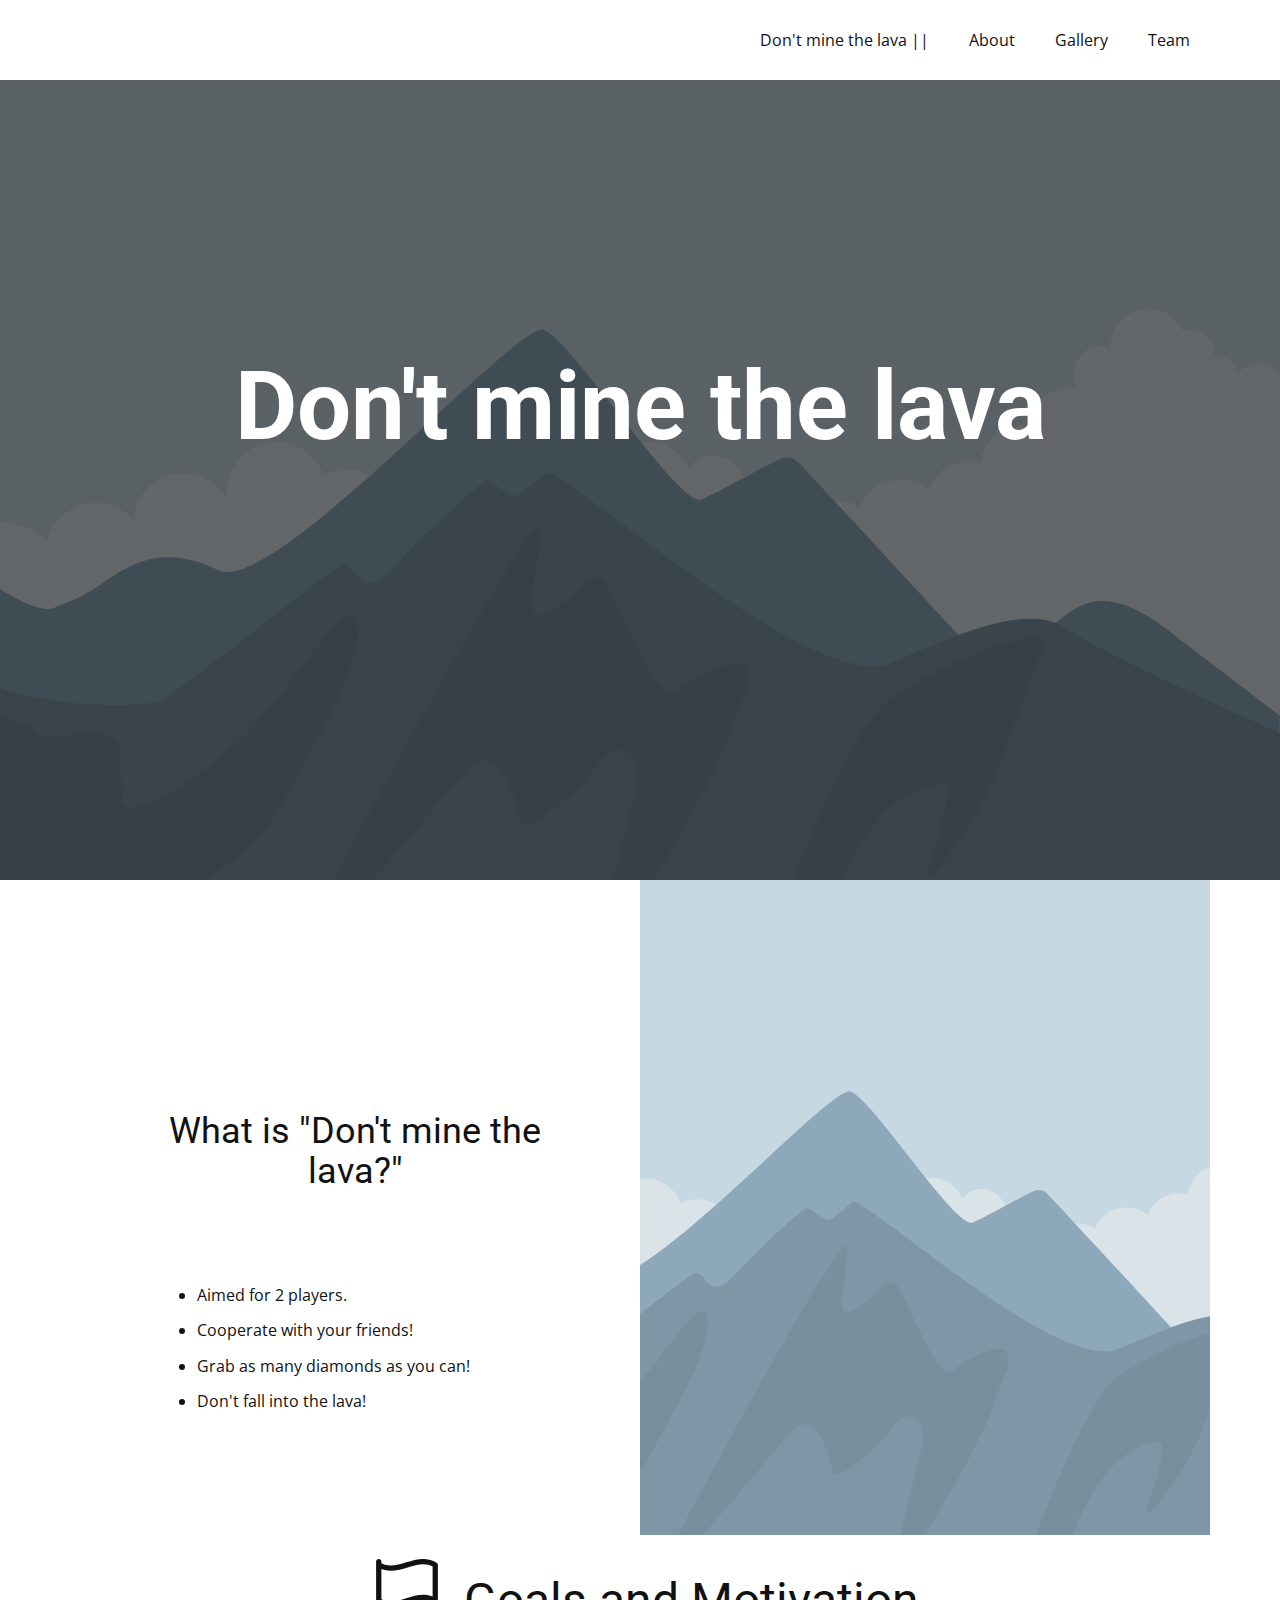
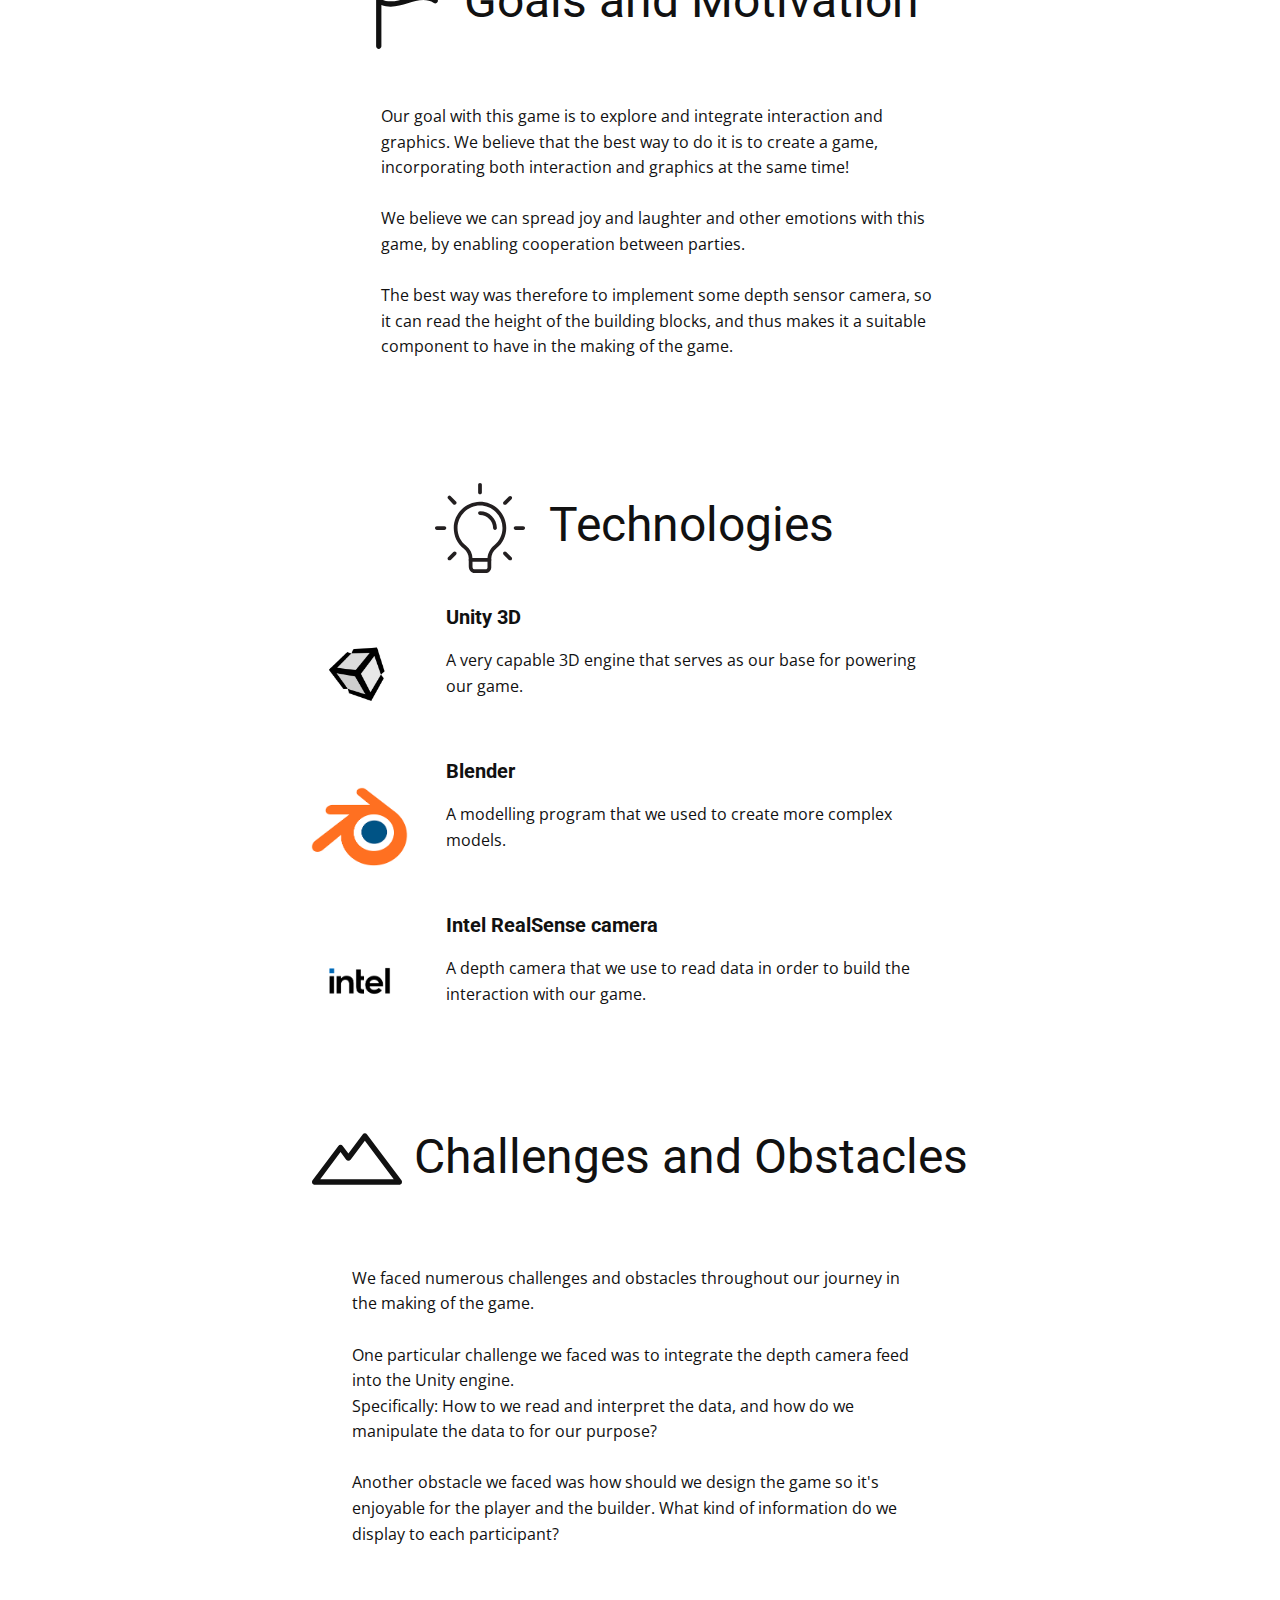
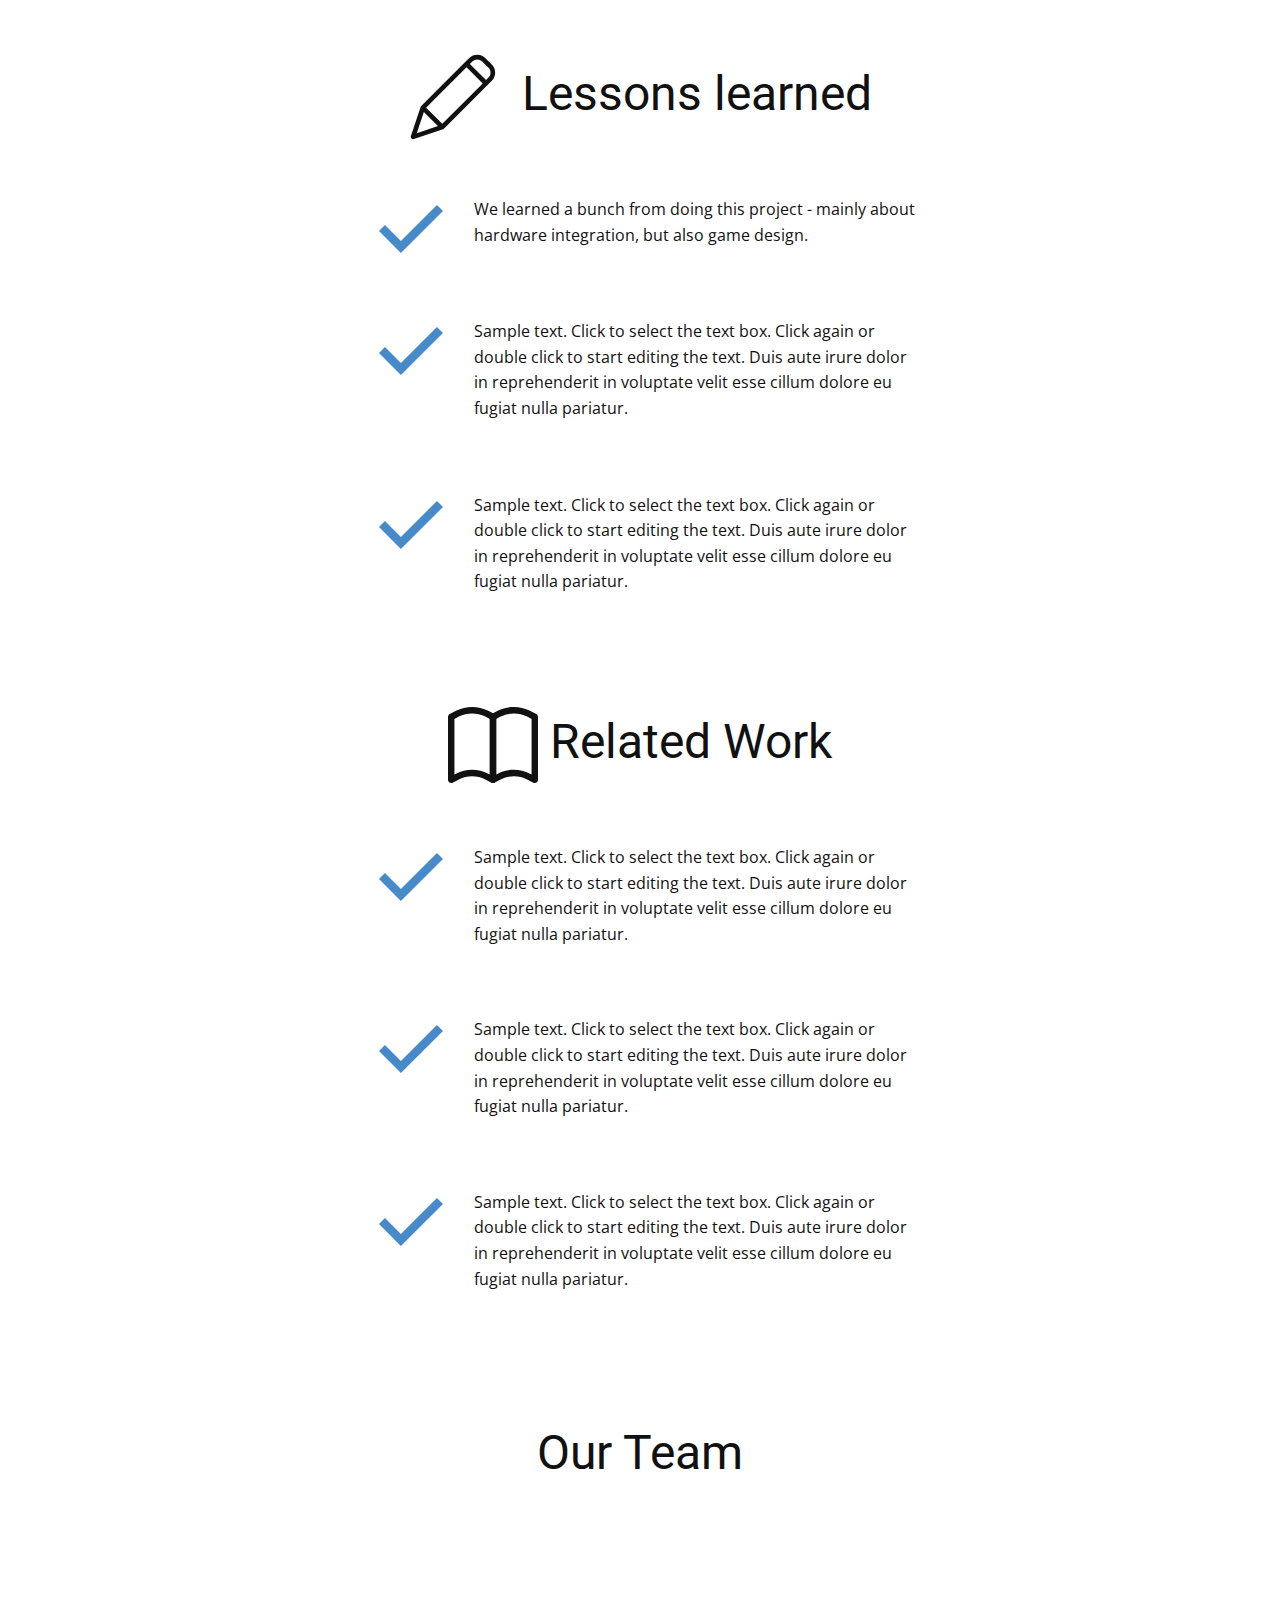
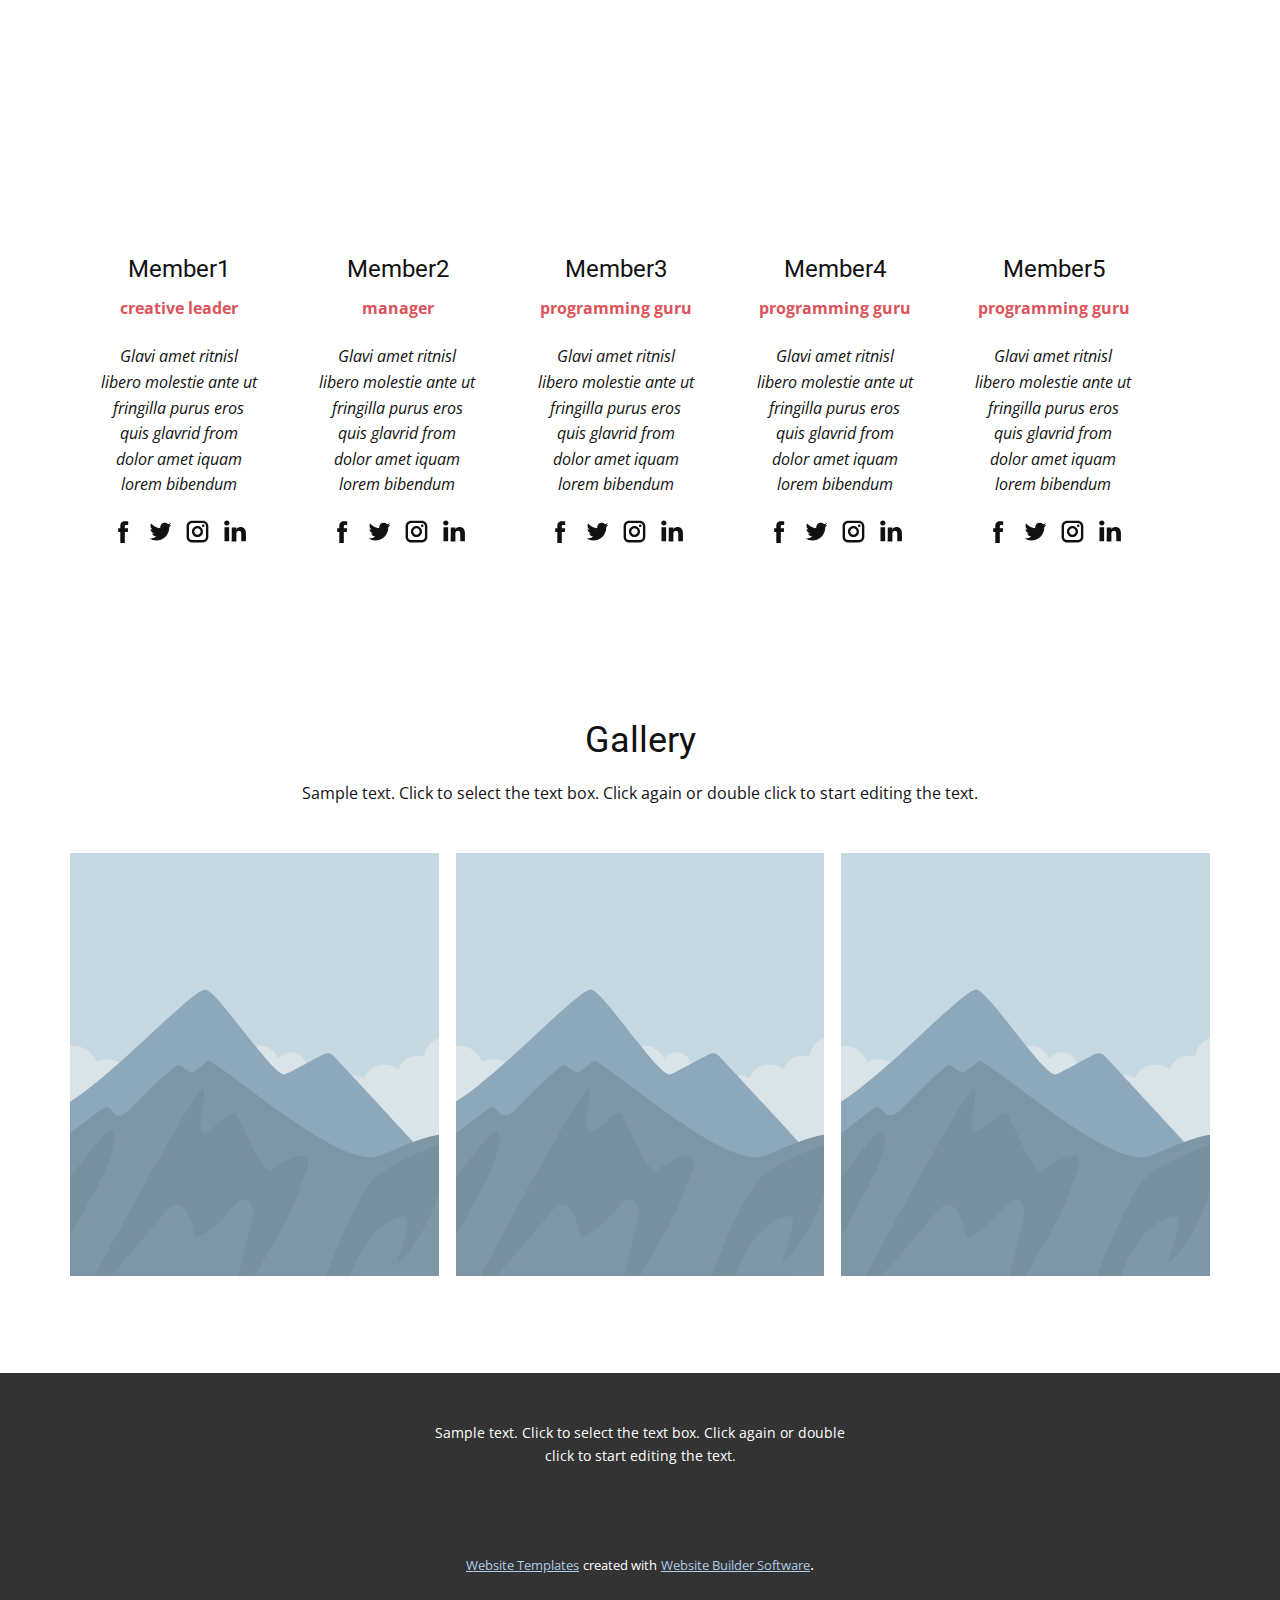
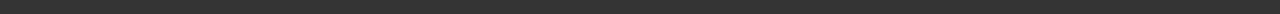
==== commit d5ada269: "added 'goals and motivation' and 'challenges and obstacles'" ====
--- a/Home.html
+++ b/Home.html
@@ -80,7 +80,7 @@
                 <div class="u-container-layout u-container-layout-1">
                   <h2 class="u-align-center u-text u-text-default u-text-1">What is "Don't mine the lava?"</h2>
                   <ul class="u-align-left u-spacing-0 u-text u-text-2">
-                    <li>2 player</li>
+                    <li>Aimed for 2 players.</li>
                     <li>Cooperate with your friends!</li>
                     <li>Grab as many diamonds as you can!</li>
                     <li>Don't fall into the lava!</li>
@@ -104,18 +104,11 @@
         <div class="u-list u-list-1">
           <div class="u-repeater u-repeater-1">
             <div class="u-container-style u-list-item u-repeater-item">
-              <div class="u-container-layout u-similar-container u-container-layout-1">
-                <p class="u-text u-text-2">Sample text. Click to select the text box. Click again or double click to start editing the text.&nbsp;Duis aute irure dolor in reprehenderit in voluptate velit esse cillum dolore eu fugiat nulla pariatur. </p>
-              </div>
-            </div>
-            <div class="u-container-style u-list-item u-repeater-item">
-              <div class="u-container-layout u-similar-container u-container-layout-2">
-                <p class="u-text u-text-3">Sample text. Click to select the text box. Click again or double click to start editing the text.&nbsp;Duis aute irure dolor in reprehenderit in voluptate velit esse cillum dolore eu fugiat nulla pariatur. </p>
-              </div>
-            </div>
-            <div class="u-container-style u-list-item u-repeater-item">
-              <div class="u-container-layout u-similar-container u-container-layout-3">
-                <p class="u-text u-text-4">Sample text. Click to select the text box. Click again or double click to start editing the text.&nbsp;Duis aute irure dolor in reprehenderit in voluptate velit esse cillum dolore eu fugiat nulla pariatur. </p>
+              <div class="u-container-layout u-similar-container u-valign-top u-container-layout-1">
+                <p class="u-text u-text-2">Our goal with this game is to explore and integrate interaction and graphics. We believe that the best way to do it is to create a game, incorporating both interaction and graphics at the same time!<br>
+                  <br>We believe we can spread joy and laughter and other emotions with this game, by enabling cooperation between parties.<br>
+                  <br>The best way was therefore to implement some depth sensor camera, so it can read the height of the building blocks, and thus makes it a suitable component to have in the making of the game.<br>
+                </p>
               </div>
             </div>
           </div>
@@ -170,27 +163,11 @@
         <div class="u-list u-list-1">
           <div class="u-repeater u-repeater-1">
             <div class="u-container-style u-list-item u-repeater-item">
-              <div class="u-container-layout u-similar-container u-container-layout-1"><span class="u-icon u-icon-circle u-text-palette-1-base u-icon-2">
-            <svg class="u-svg-link" preserveAspectRatio="xMidYMin slice" viewBox="0 0 515.556 515.556" style=""><use xmlns:xlink="http://www.w3.org/1999/xlink" xlink:href="#svg-c319"></use></svg>
-            <svg xmlns="http://www.w3.org/2000/svg" id="svg-c319" enable-background="new 0 0 515.556 515.556" viewBox="0 0 515.556 515.556" class="u-svg-content"><path d="m0 274.226 176.549 176.886 339.007-338.672-48.67-47.997-290.337 290-128.553-128.552z"></path></svg>
-          </span>
-                <p class="u-text u-text-2">Sample text. Click to select the text box. Click again or double click to start editing the text.&nbsp;Duis aute irure dolor in reprehenderit in voluptate velit esse cillum dolore eu fugiat nulla pariatur. </p>
-              </div>
-            </div>
-            <div class="u-container-style u-list-item u-repeater-item">
-              <div class="u-container-layout u-similar-container u-container-layout-2"><span class="u-icon u-icon-circle u-text-palette-1-base u-icon-3">
-            <svg class="u-svg-link" preserveAspectRatio="xMidYMin slice" viewBox="0 0 515.556 515.556" style=""><use xmlns:xlink="http://www.w3.org/1999/xlink" xlink:href="#svg-c319"></use></svg>
-            <svg xmlns="http://www.w3.org/2000/svg" id="svg-c319" enable-background="new 0 0 515.556 515.556" viewBox="0 0 515.556 515.556" class="u-svg-content"><path d="m0 274.226 176.549 176.886 339.007-338.672-48.67-47.997-290.337 290-128.553-128.552z"></path></svg>
-          </span>
-                <p class="u-text u-text-3">Sample text. Click to select the text box. Click again or double click to start editing the text.&nbsp;Duis aute irure dolor in reprehenderit in voluptate velit esse cillum dolore eu fugiat nulla pariatur. </p>
-              </div>
-            </div>
-            <div class="u-container-style u-list-item u-repeater-item">
-              <div class="u-container-layout u-similar-container u-container-layout-3"><span class="u-icon u-icon-circle u-text-palette-1-base u-icon-4">
-            <svg class="u-svg-link" preserveAspectRatio="xMidYMin slice" viewBox="0 0 515.556 515.556" style=""><use xmlns:xlink="http://www.w3.org/1999/xlink" xlink:href="#svg-c319"></use></svg>
-            <svg xmlns="http://www.w3.org/2000/svg" id="svg-c319" enable-background="new 0 0 515.556 515.556" viewBox="0 0 515.556 515.556" class="u-svg-content"><path d="m0 274.226 176.549 176.886 339.007-338.672-48.67-47.997-290.337 290-128.553-128.552z"></path></svg>
-          </span>
-                <p class="u-text u-text-4">Sample text. Click to select the text box. Click again or double click to start editing the text.&nbsp;Duis aute irure dolor in reprehenderit in voluptate velit esse cillum dolore eu fugiat nulla pariatur. </p>
+              <div class="u-container-layout u-similar-container u-container-layout-1">
+                <p class="u-text u-text-2">We faced numerous challenges and obstacles throughout our journey in the making of the game.<br>
+                  <br>One particular challenge we faced was to integrate the depth camera feed into the Unity engine.<br>Specifically: How to we read and interpret the data, and how do we manipulate the data to for our purpose?<br>
+                  <br>Another obstacle we faced was how should we design the game so it's enjoyable for the player and the builder. What kind of information do we display to each participant?<br>
+                </p>
               </div>
             </div>
           </div>
@@ -208,7 +185,7 @@
             <svg class="u-svg-link" preserveAspectRatio="xMidYMin slice" viewBox="0 0 515.556 515.556" style=""><use xmlns:xlink="http://www.w3.org/1999/xlink" xlink:href="#svg-c319"></use></svg>
             <svg xmlns="http://www.w3.org/2000/svg" id="svg-c319" enable-background="new 0 0 515.556 515.556" viewBox="0 0 515.556 515.556" class="u-svg-content"><path d="m0 274.226 176.549 176.886 339.007-338.672-48.67-47.997-290.337 290-128.553-128.552z"></path></svg>
           </span>
-                <p class="u-text u-text-2">Sample text. Click to select the text box. Click again or double click to start editing the text.&nbsp;Duis aute irure dolor in reprehenderit in voluptate velit esse cillum dolore eu fugiat nulla pariatur. </p>
+                <p class="u-text u-text-2">We learned a bunch from doing this project - mainly about hardware integration, but also game design.</p>
               </div>
             </div>
             <div class="u-container-style u-list-item u-repeater-item">
@@ -272,14 +249,13 @@
     <section class="u-align-center u-clearfix u-section-8" id="sec-233c">
       <div class="u-clearfix u-sheet u-sheet-1">
         <h1 class="u-text u-text-default u-text-1">Our Team</h1>
-        <p class="u-text u-text-default u-text-2">Glavrida for habitant morbi tristique senectus et netus et malesuada fames</p>
         <div class="u-list u-list-1">
           <div class="u-repeater u-repeater-1">
             <div class="u-align-center u-container-style u-list-item u-repeater-item">
               <div class="u-container-layout u-similar-container u-container-layout-1">
-                <h4 class="u-align-center u-text u-text-default u-text-3">Member1</h4>
-                <p class="u-text u-text-default u-text-palette-2-base u-text-4">creative leader</p>
-                <p class="u-text u-text-5">Glavi amet ritnisl libero molestie ante ut fringilla purus eros quis glavrid from dolor amet iquam lorem bibendum</p>
+                <h4 class="u-align-center u-text u-text-default u-text-2">Member1</h4>
+                <p class="u-text u-text-default u-text-palette-2-base u-text-3">creative leader</p>
+                <p class="u-text u-text-4">Glavi amet ritnisl libero molestie ante ut fringilla purus eros quis glavrid from dolor amet iquam lorem bibendum</p>
                 <div class="u-social-icons u-spacing-10 u-social-icons-1">
                   <a class="u-social-url" target="_blank" href=""><span class="u-icon u-icon-circle u-social-facebook u-social-icon u-icon-1">
                     <svg class="u-svg-link" preserveAspectRatio="xMidYMin slice" viewBox="0 0 112 112" style=""><use xmlns:xlink="http://www.w3.org/1999/xlink" xlink:href="#svg-7a73"></use></svg>
@@ -306,9 +282,9 @@
             </div>
             <div class="u-align-center u-container-style u-list-item u-repeater-item">
               <div class="u-container-layout u-similar-container u-container-layout-2">
-                <h4 class="u-align-center u-text u-text-default u-text-6">Member2</h4>
-                <p class="u-text u-text-default u-text-palette-2-base u-text-7">manager</p>
-                <p class="u-text u-text-8">Glavi amet ritnisl libero molestie ante ut fringilla purus eros quis glavrid from dolor amet iquam lorem bibendum</p>
+                <h4 class="u-align-center u-text u-text-default u-text-5">Member2</h4>
+                <p class="u-text u-text-default u-text-palette-2-base u-text-6">manager</p>
+                <p class="u-text u-text-7">Glavi amet ritnisl libero molestie ante ut fringilla purus eros quis glavrid from dolor amet iquam lorem bibendum</p>
                 <div class="u-social-icons u-spacing-10 u-social-icons-2">
                   <a class="u-social-url" target="_blank" href=""><span class="u-icon u-icon-circle u-social-facebook u-social-icon u-icon-5">
                     <svg class="u-svg-link" preserveAspectRatio="xMidYMin slice" viewBox="0 0 112 112" style=""><use xmlns:xlink="http://www.w3.org/1999/xlink" xlink:href="#svg-7a73"></use></svg>
@@ -335,9 +311,9 @@
             </div>
             <div class="u-align-center u-container-style u-list-item u-repeater-item">
               <div class="u-container-layout u-similar-container u-container-layout-3">
-                <h4 class="u-align-center u-text u-text-default u-text-9">Member3</h4>
-                <p class="u-text u-text-default u-text-palette-2-base u-text-10">programming guru</p>
-                <p class="u-text u-text-11">Glavi amet ritnisl libero molestie ante ut fringilla purus eros quis glavrid from dolor amet iquam lorem bibendum</p>
+                <h4 class="u-align-center u-text u-text-default u-text-8">Member3</h4>
+                <p class="u-text u-text-default u-text-palette-2-base u-text-9">programming guru</p>
+                <p class="u-text u-text-10">Glavi amet ritnisl libero molestie ante ut fringilla purus eros quis glavrid from dolor amet iquam lorem bibendum</p>
                 <div class="u-social-icons u-spacing-10 u-social-icons-3">
                   <a class="u-social-url" target="_blank" href=""><span class="u-icon u-icon-circle u-social-facebook u-social-icon u-icon-9">
                     <svg class="u-svg-link" preserveAspectRatio="xMidYMin slice" viewBox="0 0 112 112" style=""><use xmlns:xlink="http://www.w3.org/1999/xlink" xlink:href="#svg-7a73"></use></svg>
@@ -364,9 +340,9 @@
             </div>
             <div class="u-align-center u-container-style u-list-item u-repeater-item">
               <div class="u-container-layout u-similar-container u-container-layout-4">
-                <h4 class="u-align-center u-text u-text-default u-text-12">Member4</h4>
-                <p class="u-text u-text-default u-text-palette-2-base u-text-13">programming guru</p>
-                <p class="u-text u-text-14">Glavi amet ritnisl libero molestie ante ut fringilla purus eros quis glavrid from dolor amet iquam lorem bibendum</p>
+                <h4 class="u-align-center u-text u-text-default u-text-11">Member4</h4>
+                <p class="u-text u-text-default u-text-palette-2-base u-text-12">programming guru</p>
+                <p class="u-text u-text-13">Glavi amet ritnisl libero molestie ante ut fringilla purus eros quis glavrid from dolor amet iquam lorem bibendum</p>
                 <div class="u-social-icons u-spacing-10 u-social-icons-4">
                   <a class="u-social-url" target="_blank" href=""><span class="u-icon u-icon-circle u-social-facebook u-social-icon u-icon-13">
                     <svg class="u-svg-link" preserveAspectRatio="xMidYMin slice" viewBox="0 0 112 112" style=""><use xmlns:xlink="http://www.w3.org/1999/xlink" xlink:href="#svg-7a73"></use></svg>
@@ -393,9 +369,9 @@
             </div>
             <div class="u-align-center u-container-style u-list-item u-repeater-item">
               <div class="u-container-layout u-similar-container u-container-layout-5">
-                <h4 class="u-align-center u-text u-text-default u-text-15">Member5</h4>
-                <p class="u-text u-text-default u-text-palette-2-base u-text-16">programming guru</p>
-                <p class="u-text u-text-17">Glavi amet ritnisl libero molestie ante ut fringilla purus eros quis glavrid from dolor amet iquam lorem bibendum</p>
+                <h4 class="u-align-center u-text u-text-default u-text-14">Member5</h4>
+                <p class="u-text u-text-default u-text-palette-2-base u-text-15">programming guru</p>
+                <p class="u-text u-text-16">Glavi amet ritnisl libero molestie ante ut fringilla purus eros quis glavrid from dolor amet iquam lorem bibendum</p>
                 <div class="u-social-icons u-spacing-10 u-social-icons-5">
                   <a class="u-social-url" target="_blank" href=""><span class="u-icon u-icon-circle u-social-facebook u-social-icon u-icon-17">
                     <svg class="u-svg-link" preserveAspectRatio="xMidYMin slice" viewBox="0 0 112 112" style=""><use xmlns:xlink="http://www.w3.org/1999/xlink" xlink:href="#svg-7a73"></use></svg>
--- a/Home.css
+++ b/Home.css
@@ -163,7 +163,7 @@
     min-height: 391px;
   }
 }.u-section-3 .u-sheet-1 {
-  min-height: 642px;
+  min-height: 524px;
 }
 
 .u-section-3 .u-text-1 {
@@ -178,13 +178,13 @@
 .u-section-3 .u-list-1 {
   width: 622px;
   grid-template-rows: auto auto auto;
-  margin: 20px auto 50px;
+  margin: 20px 237px 60px auto;
 }
 
 .u-section-3 .u-repeater-1 {
   grid-template-columns: 100%;
   grid-gap: 10px 10px;
-  min-height: 459px;
+  min-height: 310px;
 }
 
 .u-section-3 .u-container-layout-1 {
@@ -192,23 +192,7 @@
 }
 
 .u-section-3 .u-text-2 {
-  margin: 0 0 0 115px;
-}
-
-.u-section-3 .u-container-layout-2 {
-  padding: 30px;
-}
-
-.u-section-3 .u-text-3 {
-  margin: 0 0 0 115px;
-}
-
-.u-section-3 .u-container-layout-3 {
-  padding: 30px;
-}
-
-.u-section-3 .u-text-4 {
-  margin: 0 0 0 115px;
+  margin: 0;
 }
 
 @media (max-width: 1199px) {
@@ -217,9 +201,16 @@
   }
 }
 
+@media (max-width: 991px) {
+  .u-section-3 .u-list-1 {
+    margin-right: 98px;
+  }
+}
+
 @media (max-width: 767px) {
   .u-section-3 .u-list-1 {
     width: 540px;
+    margin-right: 0;
   }
 
   .u-section-3 .u-container-layout-1 {
@@ -227,14 +218,8 @@
     padding-right: 10px;
   }
 
-  .u-section-3 .u-container-layout-2 {
-    padding-left: 10px;
-    padding-right: 10px;
-  }
-
-  .u-section-3 .u-container-layout-3 {
-    padding-left: 10px;
-    padding-right: 10px;
+  .u-section-3 .u-text-2 {
+    margin-left: 115px;
   }
 }
 
@@ -243,7 +228,7 @@
     width: 340px;
   }
 }.u-section-4 .u-sheet-1 {
-  min-height: 50vw;
+  min-height: 631px;
 }
 
 .u-section-4 .u-text-1 {
@@ -264,7 +249,7 @@
 .u-section-4 .u-repeater-1 {
   grid-template-columns: 100%;
   grid-gap: 10px 10px;
-  min-height: 589px;
+  min-height: 452px;
 }
 
 .u-section-4 .u-container-layout-1 {
@@ -283,7 +268,7 @@
 }
 
 .u-section-4 .u-text-3 {
-  margin: -33px 30px 0 117px;
+  margin: -64px 30px 0 117px;
 }
 
 .u-section-4 .u-container-layout-2 {
@@ -302,7 +287,7 @@
 }
 
 .u-section-4 .u-text-5 {
-  margin: -33px 30px 0 117px;
+  margin: -64px 30px 0 117px;
 }
 
 .u-section-4 .u-container-layout-3 {
@@ -321,7 +306,7 @@
 }
 
 .u-section-4 .u-text-7 {
-  margin: -33px 30px 0 117px;
+  margin: -64px 30px 0 117px;
 }
 
 @media (max-width: 1199px) {
@@ -430,49 +415,15 @@
 .u-section-5 .u-repeater-1 {
   grid-template-columns: 100%;
   grid-gap: 10px 10px;
-  min-height: 459px;
+  min-height: 133px;
 }
 
 .u-section-5 .u-container-layout-1 {
-  padding: 30px;
-}
-
-.u-section-5 .u-icon-2 {
-  height: 64px;
-  width: 64px;
-  margin: 0 20px;
+  padding: 30px 23px;
 }
 
 .u-section-5 .u-text-2 {
-  margin: -64px 0 0 115px;
-}
-
-.u-section-5 .u-container-layout-2 {
-  padding: 30px;
-}
-
-.u-section-5 .u-icon-3 {
-  height: 64px;
-  width: 64px;
-  margin: 0 20px;
-}
-
-.u-section-5 .u-text-3 {
-  margin: -64px 0 0 115px;
-}
-
-.u-section-5 .u-container-layout-3 {
-  padding: 30px;
-}
-
-.u-section-5 .u-icon-4 {
-  height: 64px;
-  width: 64px;
-  margin: 0 20px;
-}
-
-.u-section-5 .u-text-4 {
-  margin: -64px 0 0 115px;
+  margin: 6px 0 0;
 }
 
 @media (max-width: 1199px) {
@@ -491,14 +442,8 @@
     padding-right: 10px;
   }
 
-  .u-section-5 .u-container-layout-2 {
-    padding-left: 10px;
-    padding-right: 10px;
-  }
-
-  .u-section-5 .u-container-layout-3 {
-    padding-left: 10px;
-    padding-right: 10px;
+  .u-section-5 .u-text-2 {
+    margin-left: 115px;
   }
 }
 
@@ -710,14 +655,9 @@
   margin: 55px auto 0;
 }
 
-.u-section-8 .u-text-2 {
-  font-style: italic;
-  margin: 20px auto 0;
-}
-
 .u-section-8 .u-list-1 {
   width: 1093px;
-  margin: 40px auto 27px 0;
+  margin: 85px auto 27px 0;
 }
 
 .u-section-8 .u-repeater-1 {
@@ -730,17 +670,17 @@
   padding: 30px;
 }
 
-.u-section-8 .u-text-3 {
+.u-section-8 .u-text-2 {
   text-transform: none;
   margin: 260px auto 0;
 }
 
-.u-section-8 .u-text-4 {
+.u-section-8 .u-text-3 {
   font-weight: 700;
   margin: 12px auto 0;
 }
 
-.u-section-8 .u-text-5 {
+.u-section-8 .u-text-4 {
   font-style: italic;
   margin: 23px 1px 0 0;
 }
@@ -774,18 +714,18 @@
   padding: 30px;
 }
 
-.u-section-8 .u-text-6 {
+.u-section-8 .u-text-5 {
   text-transform: none;
   font-size: 1.5rem;
   margin: 260px auto 0;
 }
 
-.u-section-8 .u-text-7 {
+.u-section-8 .u-text-6 {
   font-weight: 700;
   margin: 12px auto 0;
 }
 
-.u-section-8 .u-text-8 {
+.u-section-8 .u-text-7 {
   font-style: italic;
   margin: 23px 1px 0 0;
 }
@@ -819,18 +759,18 @@
   padding: 30px;
 }
 
-.u-section-8 .u-text-9 {
+.u-section-8 .u-text-8 {
   text-transform: none;
   font-size: 1.5rem;
   margin: 260px auto 0;
 }
 
-.u-section-8 .u-text-10 {
+.u-section-8 .u-text-9 {
   font-weight: 700;
   margin: 12px auto 0;
 }
 
-.u-section-8 .u-text-11 {
+.u-section-8 .u-text-10 {
   font-style: italic;
   margin: 23px 1px 0 0;
 }
@@ -864,18 +804,18 @@
   padding: 30px;
 }
 
-.u-section-8 .u-text-12 {
+.u-section-8 .u-text-11 {
   text-transform: none;
   font-size: 1.5rem;
   margin: 260px auto 0;
 }
 
-.u-section-8 .u-text-13 {
+.u-section-8 .u-text-12 {
   font-weight: 700;
   margin: 12px auto 0;
 }
 
-.u-section-8 .u-text-14 {
+.u-section-8 .u-text-13 {
   font-style: italic;
   margin: 23px 1px 0 0;
 }
@@ -909,18 +849,18 @@
   padding: 30px;
 }
 
-.u-section-8 .u-text-15 {
+.u-section-8 .u-text-14 {
   text-transform: none;
   font-size: 1.5rem;
   margin: 260px auto 0;
 }
 
-.u-section-8 .u-text-16 {
+.u-section-8 .u-text-15 {
   font-weight: 700;
   margin: 12px auto 0;
 }
 
-.u-section-8 .u-text-17 {
+.u-section-8 .u-text-16 {
   font-style: italic;
   margin: 23px 1px 0 0;
 }
@@ -965,23 +905,23 @@
     min-height: 520px;
   }
 
-  .u-section-8 .u-text-5 {
-    margin-right: 0;
-  }
-
-  .u-section-8 .u-text-8 {
-    margin-right: 0;
-  }
-
-  .u-section-8 .u-text-11 {
-    margin-right: 0;
-  }
-
-  .u-section-8 .u-text-14 {
-    margin-right: 0;
-  }
-
-  .u-section-8 .u-text-17 {
+  .u-section-8 .u-text-4 {
+    margin-right: 0;
+  }
+
+  .u-section-8 .u-text-7 {
+    margin-right: 0;
+  }
+
+  .u-section-8 .u-text-10 {
+    margin-right: 0;
+  }
+
+  .u-section-8 .u-text-13 {
+    margin-right: 0;
+  }
+
+  .u-section-8 .u-text-16 {
     margin-right: 0;
   }
 }
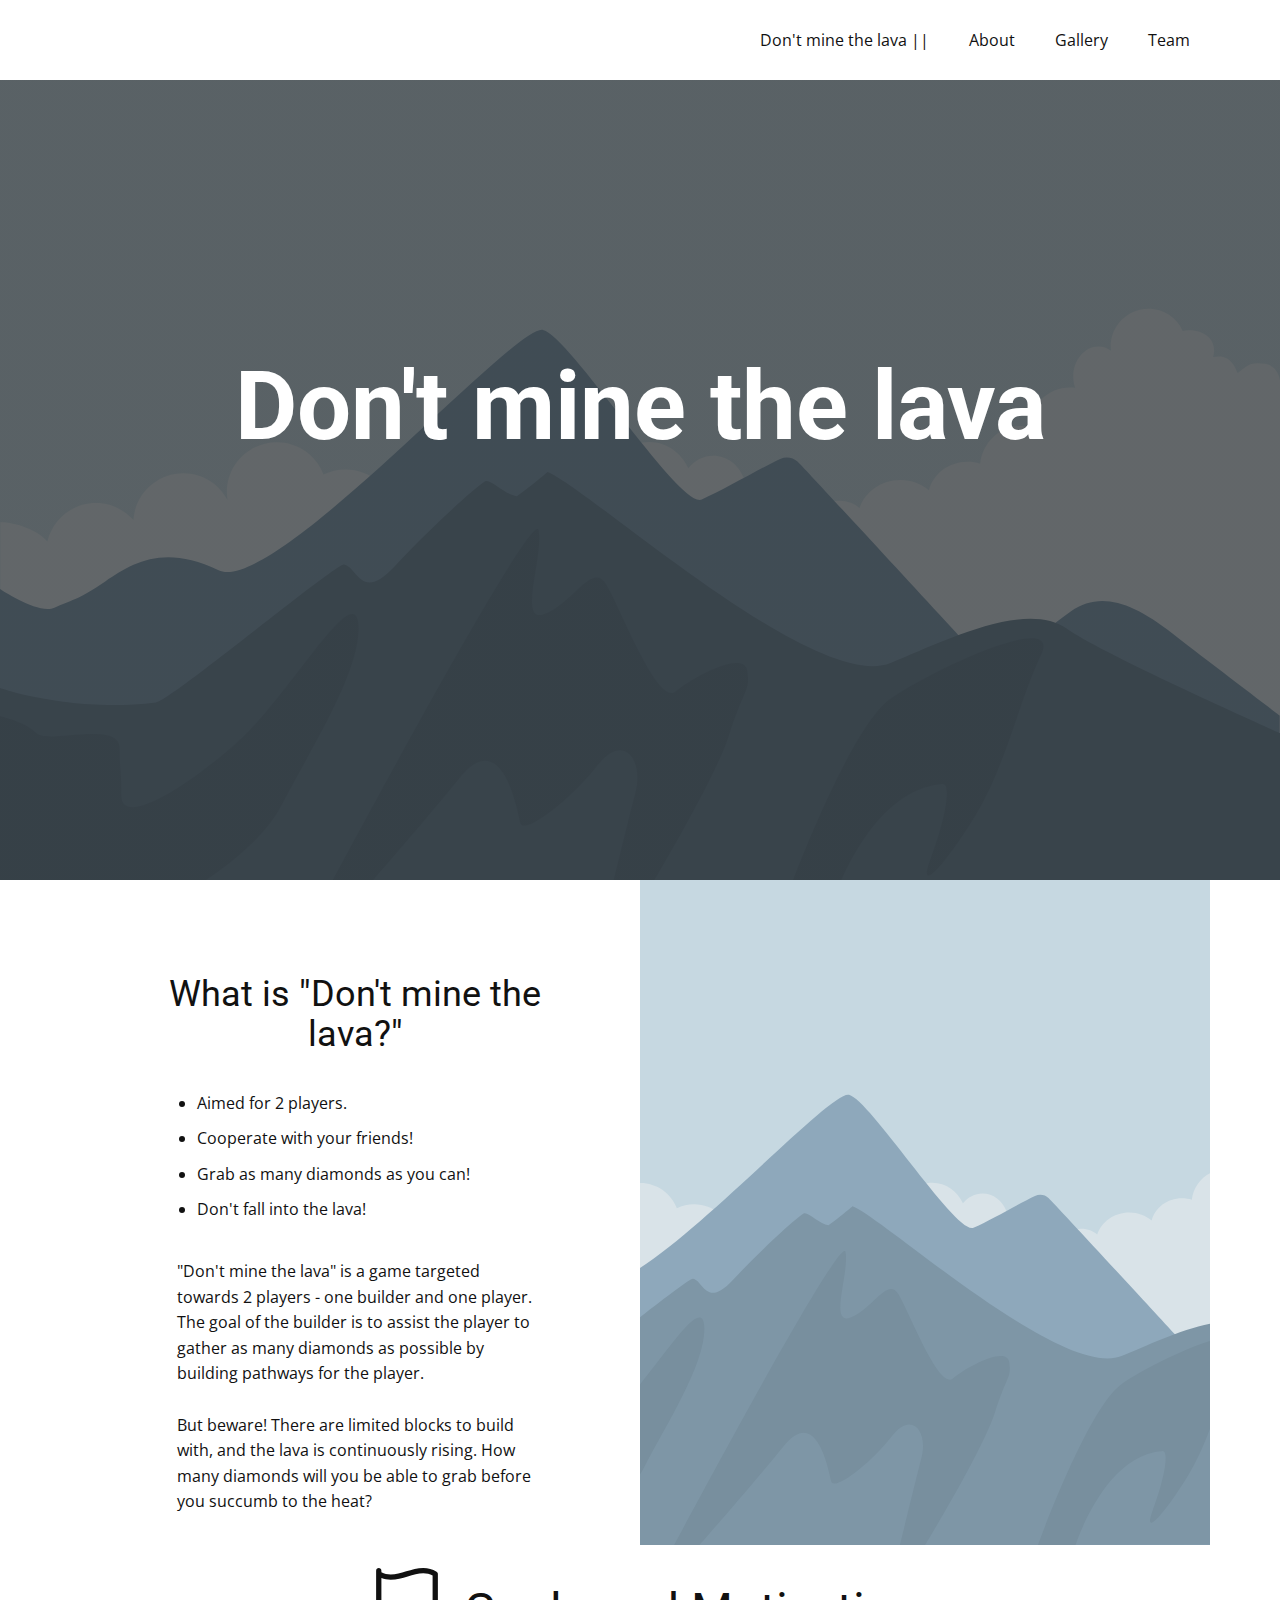
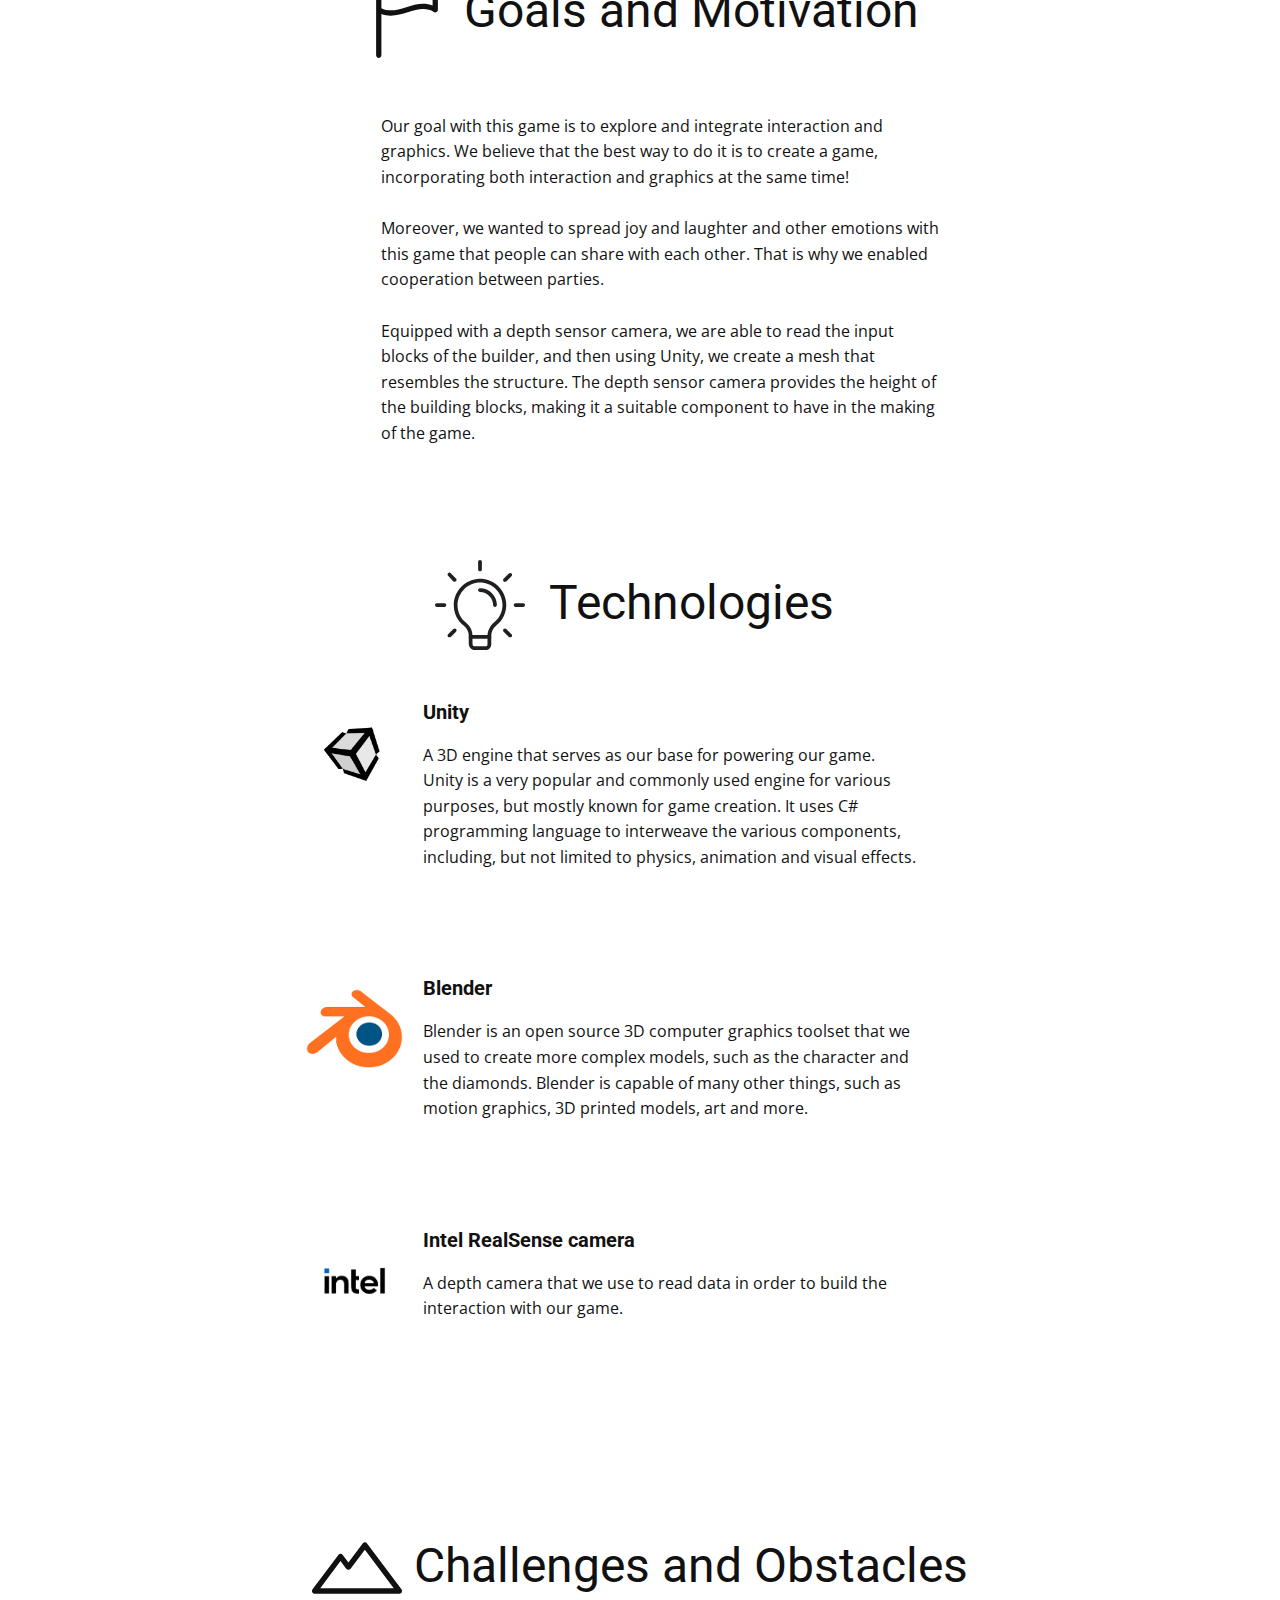
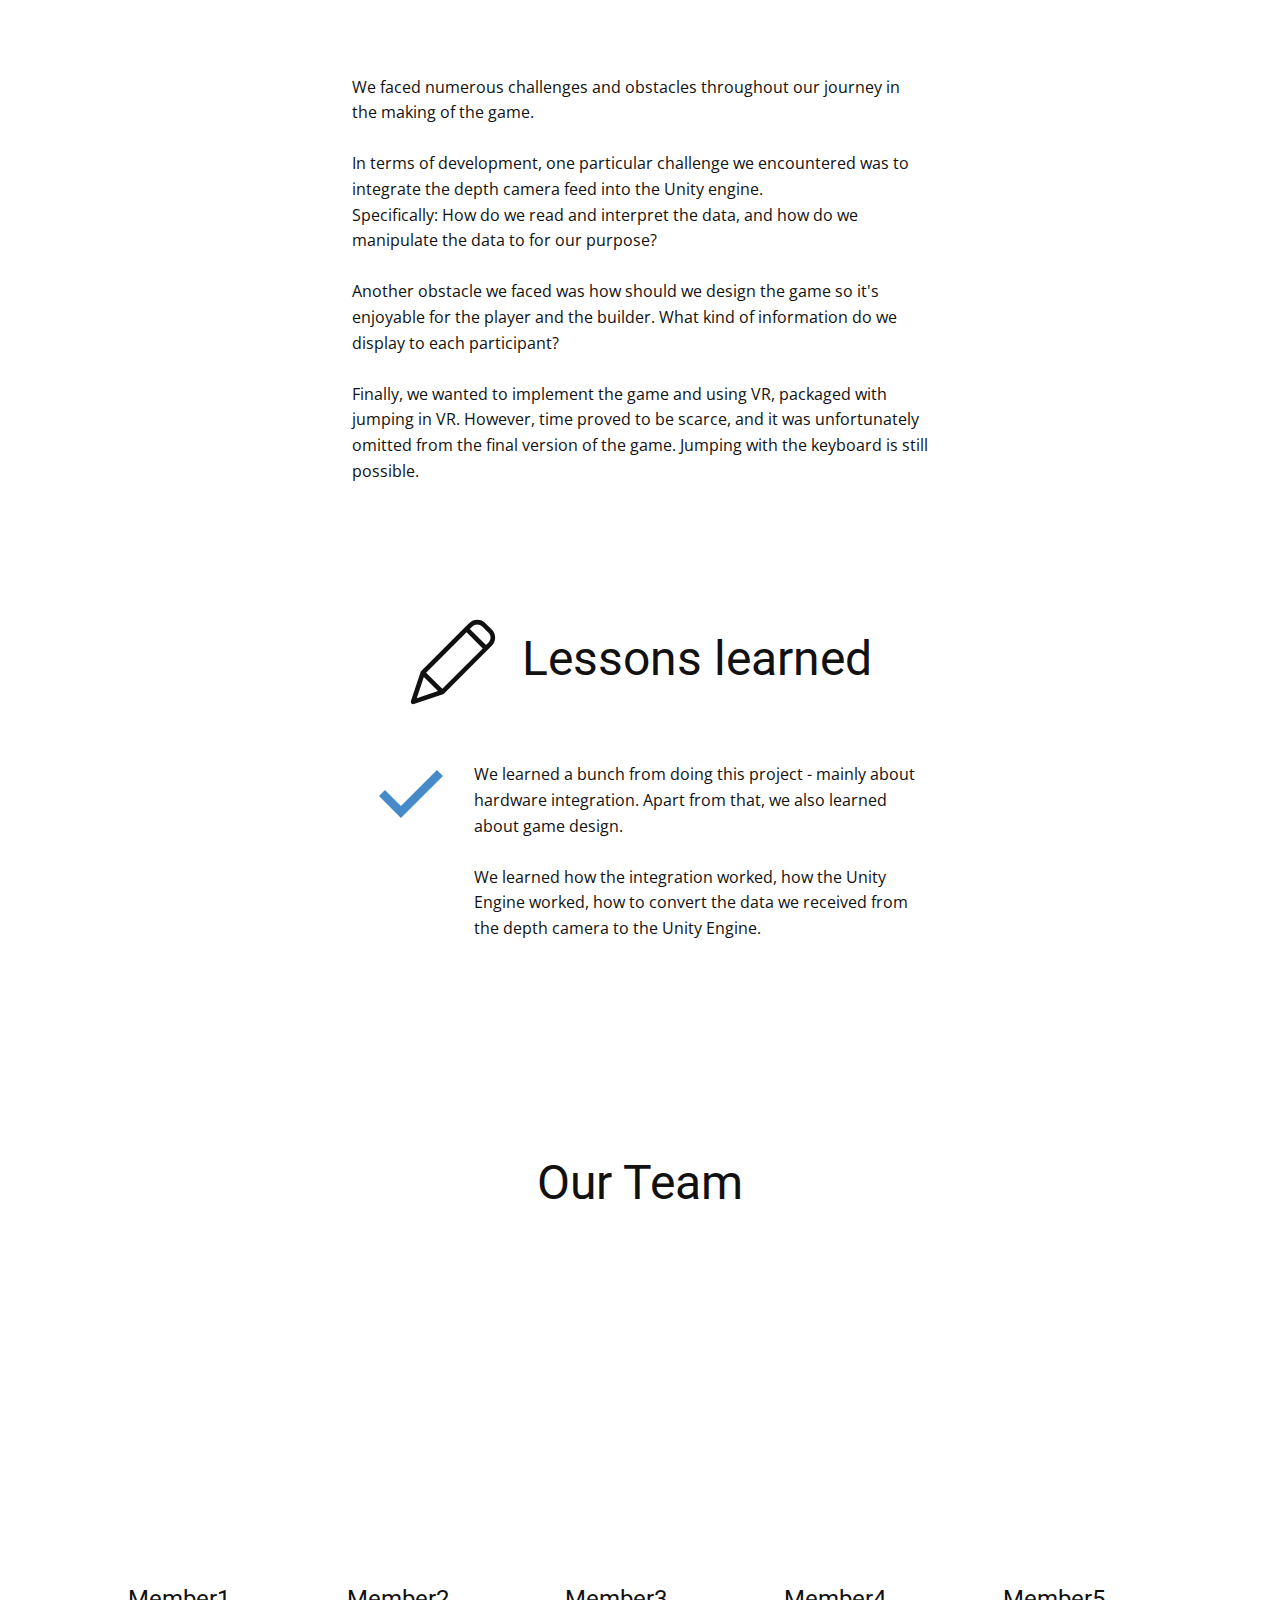
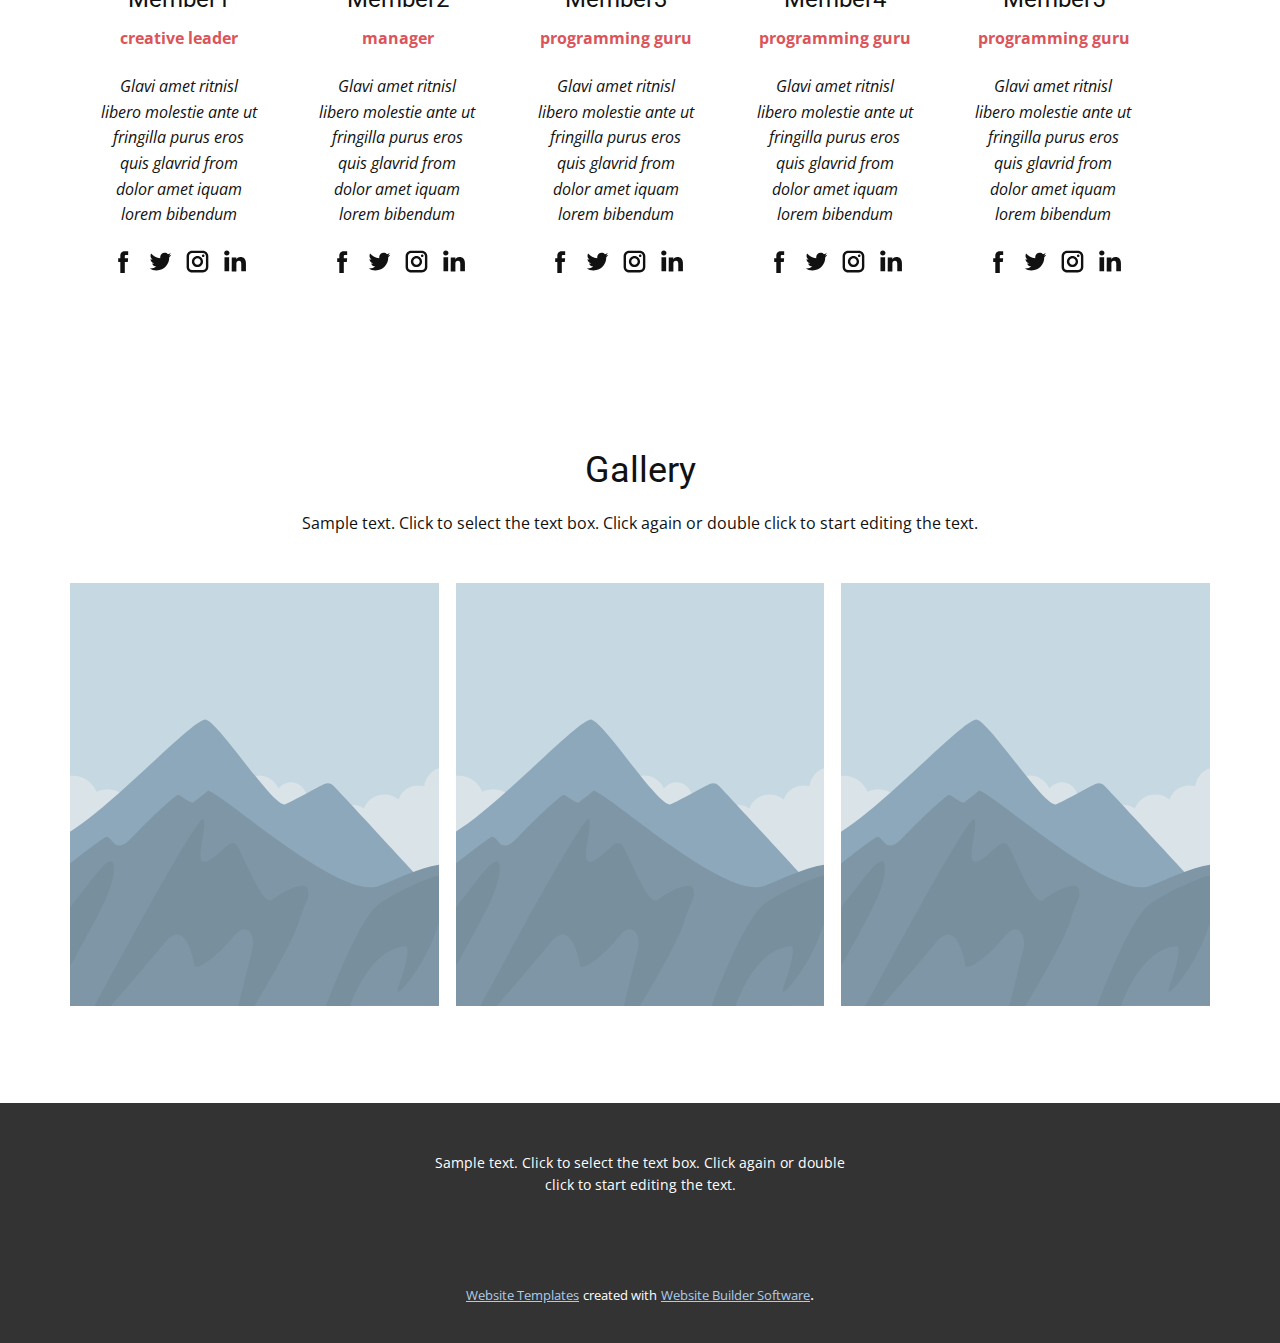
==== commit 4d1466c8: "fleshed out various sections" ====
--- a/Home.html
+++ b/Home.html
@@ -13,7 +13,6 @@
     <script class="u-script" type="text/javascript" src="nicepage.js" defer=""></script>
     <meta name="generator" content="Nicepage 3.29.1, nicepage.com">
     <link id="u-theme-google-font" rel="stylesheet" href="https://fonts.googleapis.com/css?family=Roboto:100,100i,300,300i,400,400i,500,500i,700,700i,900,900i|Open+Sans:300,300i,400,400i,600,600i,700,700i,800,800i">
-    
     
     
     
@@ -85,6 +84,9 @@
                     <li>Grab as many diamonds as you can!</li>
                     <li>Don't fall into the lava!</li>
                   </ul>
+                  <p class="u-align-left u-text u-text-3">"Don't mine the lava" is a game targeted towards 2 players - one builder and one player. The goal of the builder is to assist the player to gather as many diamonds as possible by building pathways for the player.<br>
+                    <br>But beware! There are limited blocks to build with, and the lava is continuously rising. How many diamonds will you be able to grab before you succumb to the heat?
+                  </p>
                 </div>
               </div>
               <div class="u-align-center u-container-style u-image u-layout-cell u-right-cell u-size-30 u-size-xs-60 u-image-1" src="" data-image-width="1080" data-image-height="1080">
@@ -106,8 +108,8 @@
             <div class="u-container-style u-list-item u-repeater-item">
               <div class="u-container-layout u-similar-container u-valign-top u-container-layout-1">
                 <p class="u-text u-text-2">Our goal with this game is to explore and integrate interaction and graphics. We believe that the best way to do it is to create a game, incorporating both interaction and graphics at the same time!<br>
-                  <br>We believe we can spread joy and laughter and other emotions with this game, by enabling cooperation between parties.<br>
-                  <br>The best way was therefore to implement some depth sensor camera, so it can read the height of the building blocks, and thus makes it a suitable component to have in the making of the game.<br>
+                  <br>Moreover, we wanted to spread joy and laughter and other emotions with this game that people can share with each other. That is why we enabled cooperation between parties.<br>
+                  <br>Equipped with a depth sensor camera, we are able to read the input blocks of the builder, and then using Unity, we create a mesh that resembles the structure. The depth sensor camera provides the height of the building blocks, making it a&nbsp;suitable component to have in the making of the game.<br>
                 </p>
               </div>
             </div>
@@ -133,16 +135,17 @@
           <div class="u-repeater u-repeater-1">
             <div class="u-container-style u-list-item u-repeater-item">
               <div class="u-container-layout u-similar-container u-container-layout-1">
-                <h5 class="u-text u-text-2">Unity 3D</h5>
+                <h5 class="u-text u-text-2">Unity</h5>
                 <img class="u-image u-image-default u-preserve-proportions u-image-1" src="images/Unity.jpg" alt="" data-image-width="910" data-image-height="512">
-                <p class="u-text u-text-3">A very capable 3D engine that serves as our base for powering our game.</p>
+                <p class="u-text u-text-3">A 3D engine that serves as our base for powering our game. Unity is a very popular and commonly used engine for various purposes, but mostly known for game creation. It uses C# programming language to interweave the various components, including, but not limited to physics, animation and visual effects.</p>
               </div>
             </div>
             <div class="u-container-style u-list-item u-repeater-item">
               <div class="u-container-layout u-similar-container u-container-layout-2">
                 <h5 class="u-text u-text-4">Blender</h5>
                 <img class="u-image u-image-default u-preserve-proportions u-image-2" src="images/Blender1.png" alt="" data-image-width="249" data-image-height="202">
-                <p class="u-text u-text-5">A modelling program that we used to create more complex models.</p>
+                <p class="u-text u-text-5">Blender is an open source 3D computer graphics toolset that we used to create more complex models, such as the character and the diamonds. Blender is capable of many other things, such as motion graphics, 3D printed models, art and more.<br>
+                </p>
               </div>
             </div>
             <div class="u-container-style u-list-item u-repeater-item">
@@ -165,8 +168,9 @@
             <div class="u-container-style u-list-item u-repeater-item">
               <div class="u-container-layout u-similar-container u-container-layout-1">
                 <p class="u-text u-text-2">We faced numerous challenges and obstacles throughout our journey in the making of the game.<br>
-                  <br>One particular challenge we faced was to integrate the depth camera feed into the Unity engine.<br>Specifically: How to we read and interpret the data, and how do we manipulate the data to for our purpose?<br>
+                  <br>In terms of development, one particular challenge we encountered was to integrate the depth camera feed into the Unity engine.<br>Specifically: How do we read and interpret the data, and how do we manipulate the data to for our purpose?<br>
                   <br>Another obstacle we faced was how should we design the game so it's enjoyable for the player and the builder. What kind of information do we display to each participant?<br>
+                  <br>Finally, we wanted to implement the game and using VR, packaged with jumping in VR. However, time proved to be scarce, and it was unfortunately omitted from the final version of the game. Jumping with the keyboard is still possible.
                 </p>
               </div>
             </div>
@@ -185,68 +189,18 @@
             <svg class="u-svg-link" preserveAspectRatio="xMidYMin slice" viewBox="0 0 515.556 515.556" style=""><use xmlns:xlink="http://www.w3.org/1999/xlink" xlink:href="#svg-c319"></use></svg>
             <svg xmlns="http://www.w3.org/2000/svg" id="svg-c319" enable-background="new 0 0 515.556 515.556" viewBox="0 0 515.556 515.556" class="u-svg-content"><path d="m0 274.226 176.549 176.886 339.007-338.672-48.67-47.997-290.337 290-128.553-128.552z"></path></svg>
           </span>
-                <p class="u-text u-text-2">We learned a bunch from doing this project - mainly about hardware integration, but also game design.</p>
-              </div>
-            </div>
-            <div class="u-container-style u-list-item u-repeater-item">
-              <div class="u-container-layout u-similar-container u-container-layout-2"><span class="u-icon u-icon-circle u-text-palette-1-base u-icon-3">
-            <svg class="u-svg-link" preserveAspectRatio="xMidYMin slice" viewBox="0 0 515.556 515.556" style=""><use xmlns:xlink="http://www.w3.org/1999/xlink" xlink:href="#svg-c319"></use></svg>
-            <svg xmlns="http://www.w3.org/2000/svg" id="svg-c319" enable-background="new 0 0 515.556 515.556" viewBox="0 0 515.556 515.556" class="u-svg-content"><path d="m0 274.226 176.549 176.886 339.007-338.672-48.67-47.997-290.337 290-128.553-128.552z"></path></svg>
-          </span>
-                <p class="u-text u-text-3">Sample text. Click to select the text box. Click again or double click to start editing the text.&nbsp;Duis aute irure dolor in reprehenderit in voluptate velit esse cillum dolore eu fugiat nulla pariatur. </p>
-              </div>
-            </div>
-            <div class="u-container-style u-list-item u-repeater-item">
-              <div class="u-container-layout u-similar-container u-container-layout-3"><span class="u-icon u-icon-circle u-text-palette-1-base u-icon-4">
-            <svg class="u-svg-link" preserveAspectRatio="xMidYMin slice" viewBox="0 0 515.556 515.556" style=""><use xmlns:xlink="http://www.w3.org/1999/xlink" xlink:href="#svg-c319"></use></svg>
-            <svg xmlns="http://www.w3.org/2000/svg" id="svg-c319" enable-background="new 0 0 515.556 515.556" viewBox="0 0 515.556 515.556" class="u-svg-content"><path d="m0 274.226 176.549 176.886 339.007-338.672-48.67-47.997-290.337 290-128.553-128.552z"></path></svg>
-          </span>
-                <p class="u-text u-text-4">Sample text. Click to select the text box. Click again or double click to start editing the text.&nbsp;Duis aute irure dolor in reprehenderit in voluptate velit esse cillum dolore eu fugiat nulla pariatur. </p>
-              </div>
-            </div>
-          </div>
-        </div>
-      </div>
-    </section>
-    <section class="u-clearfix u-section-7" id="sec-f49f">
-      <div class="u-clearfix u-sheet u-valign-middle u-sheet-1">
-        <h1 class="u-text u-text-default u-text-1"><span class="u-icon u-icon-1"><svg class="u-svg-content" viewBox="0 0 512 512" x="0px" y="0px" style="width: 1em; height: 1em;"><g><g><path d="M264.405,80.032L228.98,61.71c-57.496-29.416-126.159-29.422-183.741,0.037L9.886,80.032C3.81,83.177,0,89.437,0,96.276    v357.79c0,6.382,3.328,12.306,8.777,15.616c5.455,3.322,12.245,3.554,17.908,0.628l35.285-18.249    c47.067-24.082,103.278-24.094,150.278-0.037l35.352,18.286c2.639,1.365,5.522,2.042,8.399,2.042c3.304,0,6.595-0.89,9.509-2.664    c5.449-3.316,8.777-9.24,8.777-15.622V96.276C274.286,89.437,270.47,83.171,264.405,80.032z M237.714,424.017l-8.741-4.517    c-28.745-14.708-60.27-22.059-91.813-22.059c-31.555,0-63.128,7.363-91.928,22.095l-8.661,4.48V107.4l25.393-13.135    c47.074-24.082,103.284-24.088,150.284-0.037l25.466,13.172V424.017z"></path>
-</g>
-</g><g><g><path d="M502.12,80.032L466.694,61.71c-57.509-29.422-126.177-29.422-183.741,0.037l-35.352,18.286    c-6.077,3.145-9.886,9.405-9.886,16.244v357.79c0,6.382,3.328,12.306,8.777,15.616c5.461,3.322,12.251,3.554,17.908,0.628    l35.279-18.249c47.067-24.082,103.272-24.082,150.284-0.037l35.352,18.286c2.639,1.365,5.516,2.042,8.399,2.042    c3.298,0,6.595-0.89,9.509-2.664c5.449-3.316,8.777-9.24,8.777-15.622V96.276C512,89.437,508.184,83.171,502.12,80.032z     M475.429,424.017l-8.741-4.517c-28.739-14.708-60.264-22.059-91.813-22.059c-31.555,0-63.128,7.363-91.922,22.095l-8.667,4.48    V107.4l25.393-13.135c47.067-24.082,103.272-24.076,150.284-0.037l25.466,13.172V424.017z"></path>
-</g>
-</g></svg><img></span>&nbsp;Related Work
-        </h1>
-        <div class="u-list u-list-1">
-          <div class="u-repeater u-repeater-1">
-            <div class="u-container-style u-list-item u-repeater-item">
-              <div class="u-container-layout u-similar-container u-container-layout-1"><span class="u-icon u-icon-circle u-text-palette-1-base u-icon-2">
-            <svg class="u-svg-link" preserveAspectRatio="xMidYMin slice" viewBox="0 0 515.556 515.556" style=""><use xmlns:xlink="http://www.w3.org/1999/xlink" xlink:href="#svg-c319"></use></svg>
-            <svg xmlns="http://www.w3.org/2000/svg" id="svg-c319" enable-background="new 0 0 515.556 515.556" viewBox="0 0 515.556 515.556" class="u-svg-content"><path d="m0 274.226 176.549 176.886 339.007-338.672-48.67-47.997-290.337 290-128.553-128.552z"></path></svg>
-          </span>
-                <p class="u-text u-text-2">Sample text. Click to select the text box. Click again or double click to start editing the text.&nbsp;Duis aute irure dolor in reprehenderit in voluptate velit esse cillum dolore eu fugiat nulla pariatur. </p>
-              </div>
-            </div>
-            <div class="u-container-style u-list-item u-repeater-item">
-              <div class="u-container-layout u-similar-container u-container-layout-2"><span class="u-icon u-icon-circle u-text-palette-1-base u-icon-3">
-            <svg class="u-svg-link" preserveAspectRatio="xMidYMin slice" viewBox="0 0 515.556 515.556" style=""><use xmlns:xlink="http://www.w3.org/1999/xlink" xlink:href="#svg-c319"></use></svg>
-            <svg xmlns="http://www.w3.org/2000/svg" id="svg-c319" enable-background="new 0 0 515.556 515.556" viewBox="0 0 515.556 515.556" class="u-svg-content"><path d="m0 274.226 176.549 176.886 339.007-338.672-48.67-47.997-290.337 290-128.553-128.552z"></path></svg>
-          </span>
-                <p class="u-text u-text-3">Sample text. Click to select the text box. Click again or double click to start editing the text.&nbsp;Duis aute irure dolor in reprehenderit in voluptate velit esse cillum dolore eu fugiat nulla pariatur. </p>
-              </div>
-            </div>
-            <div class="u-container-style u-list-item u-repeater-item">
-              <div class="u-container-layout u-similar-container u-container-layout-3"><span class="u-icon u-icon-circle u-text-palette-1-base u-icon-4">
-            <svg class="u-svg-link" preserveAspectRatio="xMidYMin slice" viewBox="0 0 515.556 515.556" style=""><use xmlns:xlink="http://www.w3.org/1999/xlink" xlink:href="#svg-c319"></use></svg>
-            <svg xmlns="http://www.w3.org/2000/svg" id="svg-c319" enable-background="new 0 0 515.556 515.556" viewBox="0 0 515.556 515.556" class="u-svg-content"><path d="m0 274.226 176.549 176.886 339.007-338.672-48.67-47.997-290.337 290-128.553-128.552z"></path></svg>
-          </span>
-                <p class="u-text u-text-4">Sample text. Click to select the text box. Click again or double click to start editing the text.&nbsp;Duis aute irure dolor in reprehenderit in voluptate velit esse cillum dolore eu fugiat nulla pariatur. </p>
-              </div>
-            </div>
-          </div>
-        </div>
-      </div>
-    </section>
-    <section class="u-align-center u-clearfix u-section-8" id="sec-233c">
+                <p class="u-text u-text-2">We learned a bunch from doing this project - mainly about hardware integration. Apart from that, we also learned about game design.<br>
+                  <br>We learned how the integration worked, how the Unity Engine worked,&nbsp;how to convert the data we received from the depth camera to the Unity Engine.<br>
+                  <br>
+                  <br>
+                </p>
+              </div>
+            </div>
+          </div>
+        </div>
+      </div>
+    </section>
+    <section class="u-align-center u-clearfix u-section-7" id="sec-233c">
       <div class="u-clearfix u-sheet u-sheet-1">
         <h1 class="u-text u-text-default u-text-1">Our Team</h1>
         <div class="u-list u-list-1">
@@ -400,7 +354,7 @@
         </div>
       </div>
     </section>
-    <section class="u-align-center u-clearfix u-section-9" id="sec-bed2">
+    <section class="u-align-center u-clearfix u-section-8" id="sec-bed2">
       <div class="u-clearfix u-sheet u-valign-middle u-sheet-1">
         <h2 class="u-text u-text-default u-text-1">Gallery</h2>
         <p class="u-text u-text-2">Sample text. Click to select the text box. Click again or double click to start editing the text.</p>
--- a/Home.css
+++ b/Home.css
@@ -58,7 +58,7 @@
 }
 
 .u-section-2 .u-layout-cell-1 {
-  min-height: 655px;
+  min-height: 656px;
   pointer-events: auto;
 }
 
@@ -67,13 +67,18 @@
 }
 
 .u-section-2 .u-text-1 {
-  margin: 202px auto 0;
+  margin: 65px 0 0;
 }
 
 .u-section-2 .u-text-2 {
   line-height: 2.2;
   width: 356px;
-  margin: 87px auto 0;
+  margin: 32px auto 0;
+}
+
+.u-section-2 .u-text-3 {
+  width: 356px;
+  margin: 32px auto 0;
 }
 
 .u-section-2 .u-image-1 {
@@ -102,10 +107,14 @@
   }
 
   .u-section-2 .u-layout-cell-1 {
-    min-height: 540px;
+    min-height: 541px;
   }
 
   .u-section-2 .u-text-2 {
+    width: 350px;
+  }
+
+  .u-section-2 .u-text-3 {
     width: 350px;
   }
 
@@ -129,6 +138,10 @@
   }
 
   .u-section-2 .u-text-2 {
+    width: 300px;
+  }
+
+  .u-section-2 .u-text-3 {
     width: 300px;
   }
 
@@ -228,7 +241,7 @@
     width: 340px;
   }
 }.u-section-4 .u-sheet-1 {
-  min-height: 631px;
+  min-height: 963px;
 }
 
 .u-section-4 .u-text-1 {
@@ -241,15 +254,15 @@
 }
 
 .u-section-4 .u-list-1 {
-  width: 622px;
+  width: 641px;
   grid-template-rows: auto auto auto;
-  margin: 0 auto 60px;
+  margin: 4px auto 60px 236px;
 }
 
 .u-section-4 .u-repeater-1 {
   grid-template-columns: 100%;
   grid-gap: 10px 10px;
-  min-height: 452px;
+  min-height: 718px;
 }
 
 .u-section-4 .u-container-layout-1 {
@@ -258,17 +271,17 @@
 
 .u-section-4 .u-text-2 {
   font-weight: 700;
-  margin: 27px 30px 0 117px;
+  margin: 40px 30px 0 117px;
 }
 
 .u-section-4 .u-image-1 {
   width: 97px;
   height: 79px;
-  margin: 4px auto 0 -18px;
+  margin: -11px auto 0 0;
 }
 
 .u-section-4 .u-text-3 {
-  margin: -64px 30px 0 117px;
+  margin: -49px 30px 0 117px;
 }
 
 .u-section-4 .u-container-layout-2 {
@@ -277,17 +290,17 @@
 
 .u-section-4 .u-text-4 {
   font-weight: 700;
-  margin: 27px 30px 0 117px;
+  margin: 40px 30px 0 117px;
 }
 
 .u-section-4 .u-image-2 {
   width: 97px;
   height: 79px;
-  margin: 4px auto 0 -18px;
+  margin: -11px auto 0 0;
 }
 
 .u-section-4 .u-text-5 {
-  margin: -64px 30px 0 117px;
+  margin: -49px 30px 0 117px;
 }
 
 .u-section-4 .u-container-layout-3 {
@@ -296,17 +309,17 @@
 
 .u-section-4 .u-text-6 {
   font-weight: 700;
-  margin: 27px 30px 0 117px;
+  margin: 40px 30px 0 117px;
 }
 
 .u-section-4 .u-image-3 {
   width: 97px;
   height: 79px;
-  margin: 4px auto 0 -18px;
+  margin: -11px auto 0 0;
 }
 
 .u-section-4 .u-text-7 {
-  margin: -64px 30px 0 117px;
+  margin: -49px 30px 0 117px;
 }
 
 @media (max-width: 1199px) {
@@ -323,19 +336,26 @@
   }
 }
 
+@media (max-width: 991px) {
+  .u-section-4 .u-list-1 {
+    margin-left: 79px;
+  }
+}
+
 @media (max-width: 767px) {
   .u-section-4 .u-list-1 {
     width: 540px;
+    margin-left: 0;
   }
 
   .u-section-4 .u-text-2 {
     margin-right: 0;
-    margin-left: 65px;
+    margin-left: 46px;
   }
 
   .u-section-4 .u-text-3 {
     margin-right: 0;
-    margin-left: 65px;
+    margin-left: 46px;
   }
 
   .u-section-4 .u-text-4 {
@@ -473,7 +493,7 @@
 .u-section-6 .u-repeater-1 {
   grid-template-columns: 100%;
   grid-gap: 10px 10px;
-  min-height: 459px;
+  min-height: 122px;
 }
 
 .u-section-6 .u-container-layout-1 {
@@ -490,34 +510,6 @@
   margin: -64px 0 0 115px;
 }
 
-.u-section-6 .u-container-layout-2 {
-  padding: 30px;
-}
-
-.u-section-6 .u-icon-3 {
-  height: 64px;
-  width: 64px;
-  margin: 0 20px;
-}
-
-.u-section-6 .u-text-3 {
-  margin: -64px 0 0 115px;
-}
-
-.u-section-6 .u-container-layout-3 {
-  padding: 30px;
-}
-
-.u-section-6 .u-icon-4 {
-  height: 64px;
-  width: 64px;
-  margin: 0 20px;
-}
-
-.u-section-6 .u-text-4 {
-  margin: -64px 0 0 115px;
-}
-
 @media (max-width: 1199px) {
   .u-section-6 .u-list-1 {
     height: auto;
@@ -533,16 +525,6 @@
     padding-left: 10px;
     padding-right: 10px;
   }
-
-  .u-section-6 .u-container-layout-2 {
-    padding-left: 10px;
-    padding-right: 10px;
-  }
-
-  .u-section-6 .u-container-layout-3 {
-    padding-left: 10px;
-    padding-right: 10px;
-  }
 }
 
 @media (max-width: 575px) {
@@ -550,142 +532,44 @@
     width: 340px;
   }
 }.u-section-7 .u-sheet-1 {
-  min-height: 538px;
+  min-height: 852px;
 }
 
 .u-section-7 .u-text-1 {
-  margin: 20px auto 0;
-}
-
-.u-section-7 .u-icon-1 {
-  color: rgb(17, 17, 17) !important;
-  font-size: 1.875em;
+  margin: 55px auto 0;
 }
 
 .u-section-7 .u-list-1 {
-  width: 622px;
-  grid-template-rows: auto auto auto;
-  margin: 20px auto 50px;
-}
-
-.u-section-7 .u-repeater-1 {
-  grid-template-columns: 100%;
-  grid-gap: 10px 10px;
-  min-height: 459px;
-}
-
-.u-section-7 .u-container-layout-1 {
-  padding: 30px;
-}
-
-.u-section-7 .u-icon-2 {
-  height: 64px;
-  width: 64px;
-  margin: 0 20px;
-}
-
-.u-section-7 .u-text-2 {
-  margin: -64px 0 0 115px;
-}
-
-.u-section-7 .u-container-layout-2 {
-  padding: 30px;
-}
-
-.u-section-7 .u-icon-3 {
-  height: 64px;
-  width: 64px;
-  margin: 0 20px;
-}
-
-.u-section-7 .u-text-3 {
-  margin: -64px 0 0 115px;
-}
-
-.u-section-7 .u-container-layout-3 {
-  padding: 30px;
-}
-
-.u-section-7 .u-icon-4 {
-  height: 64px;
-  width: 64px;
-  margin: 0 20px;
-}
-
-.u-section-7 .u-text-4 {
-  margin: -64px 0 0 115px;
-}
-
-@media (max-width: 1199px) {
-  .u-section-7 .u-list-1 {
-    height: auto;
-  }
-}
-
-@media (max-width: 767px) {
-  .u-section-7 .u-list-1 {
-    width: 540px;
-  }
-
-  .u-section-7 .u-container-layout-1 {
-    padding-left: 10px;
-    padding-right: 10px;
-  }
-
-  .u-section-7 .u-container-layout-2 {
-    padding-left: 10px;
-    padding-right: 10px;
-  }
-
-  .u-section-7 .u-container-layout-3 {
-    padding-left: 10px;
-    padding-right: 10px;
-  }
-}
-
-@media (max-width: 575px) {
-  .u-section-7 .u-list-1 {
-    width: 340px;
-  }
-}.u-section-8 .u-sheet-1 {
-  min-height: 852px;
-}
-
-.u-section-8 .u-text-1 {
-  margin: 55px auto 0;
-}
-
-.u-section-8 .u-list-1 {
   width: 1093px;
   margin: 85px auto 27px 0;
 }
 
-.u-section-8 .u-repeater-1 {
+.u-section-7 .u-repeater-1 {
   grid-template-columns: 20% 20% 20% 20% 20%;
   min-height: 605px;
   grid-gap: 0px 0px;
 }
 
-.u-section-8 .u-container-layout-1 {
+.u-section-7 .u-container-layout-1 {
   padding: 30px;
 }
 
-.u-section-8 .u-text-2 {
+.u-section-7 .u-text-2 {
   text-transform: none;
   margin: 260px auto 0;
 }
 
-.u-section-8 .u-text-3 {
+.u-section-7 .u-text-3 {
   font-weight: 700;
   margin: 12px auto 0;
 }
 
-.u-section-8 .u-text-4 {
+.u-section-7 .u-text-4 {
   font-style: italic;
   margin: 23px 1px 0 0;
 }
 
-.u-section-8 .u-social-icons-1 {
+.u-section-7 .u-social-icons-1 {
   white-space: nowrap;
   height: 27px;
   min-height: 16px;
@@ -694,43 +578,43 @@
   margin: 20px auto 0;
 }
 
-.u-section-8 .u-icon-1 {
-  height: 100%;
-}
-
-.u-section-8 .u-icon-2 {
-  height: 100%;
-}
-
-.u-section-8 .u-icon-3 {
-  height: 100%;
-}
-
-.u-section-8 .u-icon-4 {
-  height: 100%;
-}
-
-.u-section-8 .u-container-layout-2 {
+.u-section-7 .u-icon-1 {
+  height: 100%;
+}
+
+.u-section-7 .u-icon-2 {
+  height: 100%;
+}
+
+.u-section-7 .u-icon-3 {
+  height: 100%;
+}
+
+.u-section-7 .u-icon-4 {
+  height: 100%;
+}
+
+.u-section-7 .u-container-layout-2 {
   padding: 30px;
 }
 
-.u-section-8 .u-text-5 {
+.u-section-7 .u-text-5 {
   text-transform: none;
   font-size: 1.5rem;
   margin: 260px auto 0;
 }
 
-.u-section-8 .u-text-6 {
+.u-section-7 .u-text-6 {
   font-weight: 700;
   margin: 12px auto 0;
 }
 
-.u-section-8 .u-text-7 {
+.u-section-7 .u-text-7 {
   font-style: italic;
   margin: 23px 1px 0 0;
 }
 
-.u-section-8 .u-social-icons-2 {
+.u-section-7 .u-social-icons-2 {
   white-space: nowrap;
   height: 27px;
   min-height: 16px;
@@ -739,43 +623,43 @@
   margin: 20px auto 0;
 }
 
-.u-section-8 .u-icon-5 {
-  height: 100%;
-}
-
-.u-section-8 .u-icon-6 {
-  height: 100%;
-}
-
-.u-section-8 .u-icon-7 {
-  height: 100%;
-}
-
-.u-section-8 .u-icon-8 {
-  height: 100%;
-}
-
-.u-section-8 .u-container-layout-3 {
+.u-section-7 .u-icon-5 {
+  height: 100%;
+}
+
+.u-section-7 .u-icon-6 {
+  height: 100%;
+}
+
+.u-section-7 .u-icon-7 {
+  height: 100%;
+}
+
+.u-section-7 .u-icon-8 {
+  height: 100%;
+}
+
+.u-section-7 .u-container-layout-3 {
   padding: 30px;
 }
 
-.u-section-8 .u-text-8 {
+.u-section-7 .u-text-8 {
   text-transform: none;
   font-size: 1.5rem;
   margin: 260px auto 0;
 }
 
-.u-section-8 .u-text-9 {
+.u-section-7 .u-text-9 {
   font-weight: 700;
   margin: 12px auto 0;
 }
 
-.u-section-8 .u-text-10 {
+.u-section-7 .u-text-10 {
   font-style: italic;
   margin: 23px 1px 0 0;
 }
 
-.u-section-8 .u-social-icons-3 {
+.u-section-7 .u-social-icons-3 {
   white-space: nowrap;
   height: 27px;
   min-height: 16px;
@@ -784,43 +668,43 @@
   margin: 20px auto 0;
 }
 
-.u-section-8 .u-icon-9 {
-  height: 100%;
-}
-
-.u-section-8 .u-icon-10 {
-  height: 100%;
-}
-
-.u-section-8 .u-icon-11 {
-  height: 100%;
-}
-
-.u-section-8 .u-icon-12 {
-  height: 100%;
-}
-
-.u-section-8 .u-container-layout-4 {
+.u-section-7 .u-icon-9 {
+  height: 100%;
+}
+
+.u-section-7 .u-icon-10 {
+  height: 100%;
+}
+
+.u-section-7 .u-icon-11 {
+  height: 100%;
+}
+
+.u-section-7 .u-icon-12 {
+  height: 100%;
+}
+
+.u-section-7 .u-container-layout-4 {
   padding: 30px;
 }
 
-.u-section-8 .u-text-11 {
+.u-section-7 .u-text-11 {
   text-transform: none;
   font-size: 1.5rem;
   margin: 260px auto 0;
 }
 
-.u-section-8 .u-text-12 {
+.u-section-7 .u-text-12 {
   font-weight: 700;
   margin: 12px auto 0;
 }
 
-.u-section-8 .u-text-13 {
+.u-section-7 .u-text-13 {
   font-style: italic;
   margin: 23px 1px 0 0;
 }
 
-.u-section-8 .u-social-icons-4 {
+.u-section-7 .u-social-icons-4 {
   white-space: nowrap;
   height: 27px;
   min-height: 16px;
@@ -829,43 +713,43 @@
   margin: 20px auto 0;
 }
 
-.u-section-8 .u-icon-13 {
-  height: 100%;
-}
-
-.u-section-8 .u-icon-14 {
-  height: 100%;
-}
-
-.u-section-8 .u-icon-15 {
-  height: 100%;
-}
-
-.u-section-8 .u-icon-16 {
-  height: 100%;
-}
-
-.u-section-8 .u-container-layout-5 {
+.u-section-7 .u-icon-13 {
+  height: 100%;
+}
+
+.u-section-7 .u-icon-14 {
+  height: 100%;
+}
+
+.u-section-7 .u-icon-15 {
+  height: 100%;
+}
+
+.u-section-7 .u-icon-16 {
+  height: 100%;
+}
+
+.u-section-7 .u-container-layout-5 {
   padding: 30px;
 }
 
-.u-section-8 .u-text-14 {
+.u-section-7 .u-text-14 {
   text-transform: none;
   font-size: 1.5rem;
   margin: 260px auto 0;
 }
 
-.u-section-8 .u-text-15 {
+.u-section-7 .u-text-15 {
   font-weight: 700;
   margin: 12px auto 0;
 }
 
-.u-section-8 .u-text-16 {
+.u-section-7 .u-text-16 {
   font-style: italic;
   margin: 23px 1px 0 0;
 }
 
-.u-section-8 .u-social-icons-5 {
+.u-section-7 .u-social-icons-5 {
   white-space: nowrap;
   height: 27px;
   min-height: 16px;
@@ -874,205 +758,205 @@
   margin: 20px auto 0;
 }
 
-.u-section-8 .u-icon-17 {
-  height: 100%;
-}
-
-.u-section-8 .u-icon-18 {
-  height: 100%;
-}
-
-.u-section-8 .u-icon-19 {
-  height: 100%;
-}
-
-.u-section-8 .u-icon-20 {
+.u-section-7 .u-icon-17 {
+  height: 100%;
+}
+
+.u-section-7 .u-icon-18 {
+  height: 100%;
+}
+
+.u-section-7 .u-icon-19 {
+  height: 100%;
+}
+
+.u-section-7 .u-icon-20 {
   height: 100%;
 }
 
 @media (max-width: 1199px) {
-  .u-section-8 .u-sheet-1 {
+  .u-section-7 .u-sheet-1 {
     min-height: 708px;
   }
 
-  .u-section-8 .u-list-1 {
+  .u-section-7 .u-list-1 {
     height: auto;
     width: 940px;
   }
 
-  .u-section-8 .u-repeater-1 {
+  .u-section-7 .u-repeater-1 {
     grid-template-columns: 33.3333% 33.3333% 33.3333%;
     min-height: 520px;
   }
 
-  .u-section-8 .u-text-4 {
-    margin-right: 0;
-  }
-
-  .u-section-8 .u-text-7 {
-    margin-right: 0;
-  }
-
-  .u-section-8 .u-text-10 {
-    margin-right: 0;
-  }
-
-  .u-section-8 .u-text-13 {
-    margin-right: 0;
-  }
-
-  .u-section-8 .u-text-16 {
+  .u-section-7 .u-text-4 {
+    margin-right: 0;
+  }
+
+  .u-section-7 .u-text-7 {
+    margin-right: 0;
+  }
+
+  .u-section-7 .u-text-10 {
+    margin-right: 0;
+  }
+
+  .u-section-7 .u-text-13 {
+    margin-right: 0;
+  }
+
+  .u-section-7 .u-text-16 {
     margin-right: 0;
   }
 }
 
 @media (max-width: 991px) {
-  .u-section-8 .u-sheet-1 {
+  .u-section-7 .u-sheet-1 {
     min-height: 1306px;
   }
 
-  .u-section-8 .u-list-1 {
+  .u-section-7 .u-list-1 {
     width: 720px;
   }
 
-  .u-section-8 .u-repeater-1 {
+  .u-section-7 .u-repeater-1 {
     min-height: 1328px;
   }
 }
 
 @media (max-width: 767px) {
-  .u-section-8 .u-list-1 {
+  .u-section-7 .u-list-1 {
     width: 540px;
   }
 
-  .u-section-8 .u-repeater-1 {
+  .u-section-7 .u-repeater-1 {
     grid-template-columns: 100%;
     min-height: 2241px;
   }
 
-  .u-section-8 .u-container-layout-1 {
+  .u-section-7 .u-container-layout-1 {
     padding-left: 10px;
     padding-right: 10px;
   }
 
-  .u-section-8 .u-container-layout-2 {
+  .u-section-7 .u-container-layout-2 {
     padding-left: 10px;
     padding-right: 10px;
   }
 
-  .u-section-8 .u-container-layout-3 {
+  .u-section-7 .u-container-layout-3 {
     padding-left: 10px;
     padding-right: 10px;
   }
 
-  .u-section-8 .u-container-layout-4 {
+  .u-section-7 .u-container-layout-4 {
     padding-left: 10px;
     padding-right: 10px;
   }
 
-  .u-section-8 .u-container-layout-5 {
+  .u-section-7 .u-container-layout-5 {
     padding-left: 10px;
     padding-right: 10px;
   }
 }
 
 @media (max-width: 575px) {
-  .u-section-8 .u-list-1 {
+  .u-section-7 .u-list-1 {
     width: 340px;
   }
-}.u-section-9 .u-sheet-1 {
+}.u-section-8 .u-sheet-1 {
   min-height: 749px;
 }
 
-.u-section-9 .u-text-1 {
+.u-section-8 .u-text-1 {
   margin: 60px auto 0;
 }
 
-.u-section-9 .u-text-2 {
+.u-section-8 .u-text-2 {
   margin: 20px 197px 0;
 }
 
-.u-section-9 .u-gallery-1 {
+.u-section-8 .u-gallery-1 {
   height: 423px;
   margin-top: 47px;
   margin-bottom: 60px;
   grid-gap: 17px;
 }
 
-.u-section-9 .u-gallery-inner-1 {
+.u-section-8 .u-gallery-inner-1 {
   grid-template-columns: repeat(3, auto);
   grid-gap: 17px;
 }
 
-.u-section-9 .u-over-slide-1 {
+.u-section-8 .u-over-slide-1 {
   background-image: linear-gradient(0deg, rgba(0,0,0,0.2), rgba(0,0,0,0.2));
   padding: 20px;
 }
 
-.u-section-9 .u-over-slide-2 {
+.u-section-8 .u-over-slide-2 {
   background-image: linear-gradient(0deg, rgba(0,0,0,0.2), rgba(0,0,0,0.2));
   padding: 20px;
 }
 
-.u-section-9 .u-over-slide-3 {
+.u-section-8 .u-over-slide-3 {
   background-image: linear-gradient(0deg, rgba(0,0,0,0.2), rgba(0,0,0,0.2));
   padding: 20px;
 }
 
 @media (max-width: 1199px) {
-  .u-section-9 .u-sheet-1 {
+  .u-section-8 .u-sheet-1 {
     min-height: 675px;
   }
 
-  .u-section-9 .u-text-2 {
+  .u-section-8 .u-text-2 {
     margin-left: 97px;
     margin-right: 97px;
   }
 
-  .u-section-9 .u-gallery-1 {
+  .u-section-8 .u-gallery-1 {
     height: 349px;
   }
 }
 
 @media (max-width: 991px) {
-  .u-section-9 .u-sheet-1 {
+  .u-section-8 .u-sheet-1 {
     min-height: 1128px;
   }
 
-  .u-section-9 .u-text-2 {
+  .u-section-8 .u-text-2 {
     margin-left: 0;
     margin-right: 0;
   }
 
-  .u-section-9 .u-gallery-1 {
+  .u-section-8 .u-gallery-1 {
     height: 802px;
   }
 
-  .u-section-9 .u-gallery-inner-1 {
+  .u-section-8 .u-gallery-inner-1 {
     grid-template-columns: repeat(2, auto);
   }
 }
 
 @media (max-width: 767px) {
-  .u-section-9 .u-sheet-1 {
+  .u-section-8 .u-sheet-1 {
     min-height: 2093px;
   }
 
-  .u-section-9 .u-gallery-1 {
+  .u-section-8 .u-gallery-1 {
     height: 1805px;
   }
 
-  .u-section-9 .u-gallery-inner-1 {
+  .u-section-8 .u-gallery-inner-1 {
     grid-template-columns: repeat(1, auto);
   }
 }
 
 @media (max-width: 575px) {
-  .u-section-9 .u-sheet-1 {
+  .u-section-8 .u-sheet-1 {
     min-height: 1418px;
   }
 
-  .u-section-9 .u-gallery-1 {
+  .u-section-8 .u-gallery-1 {
     height: 1136px;
   }
 }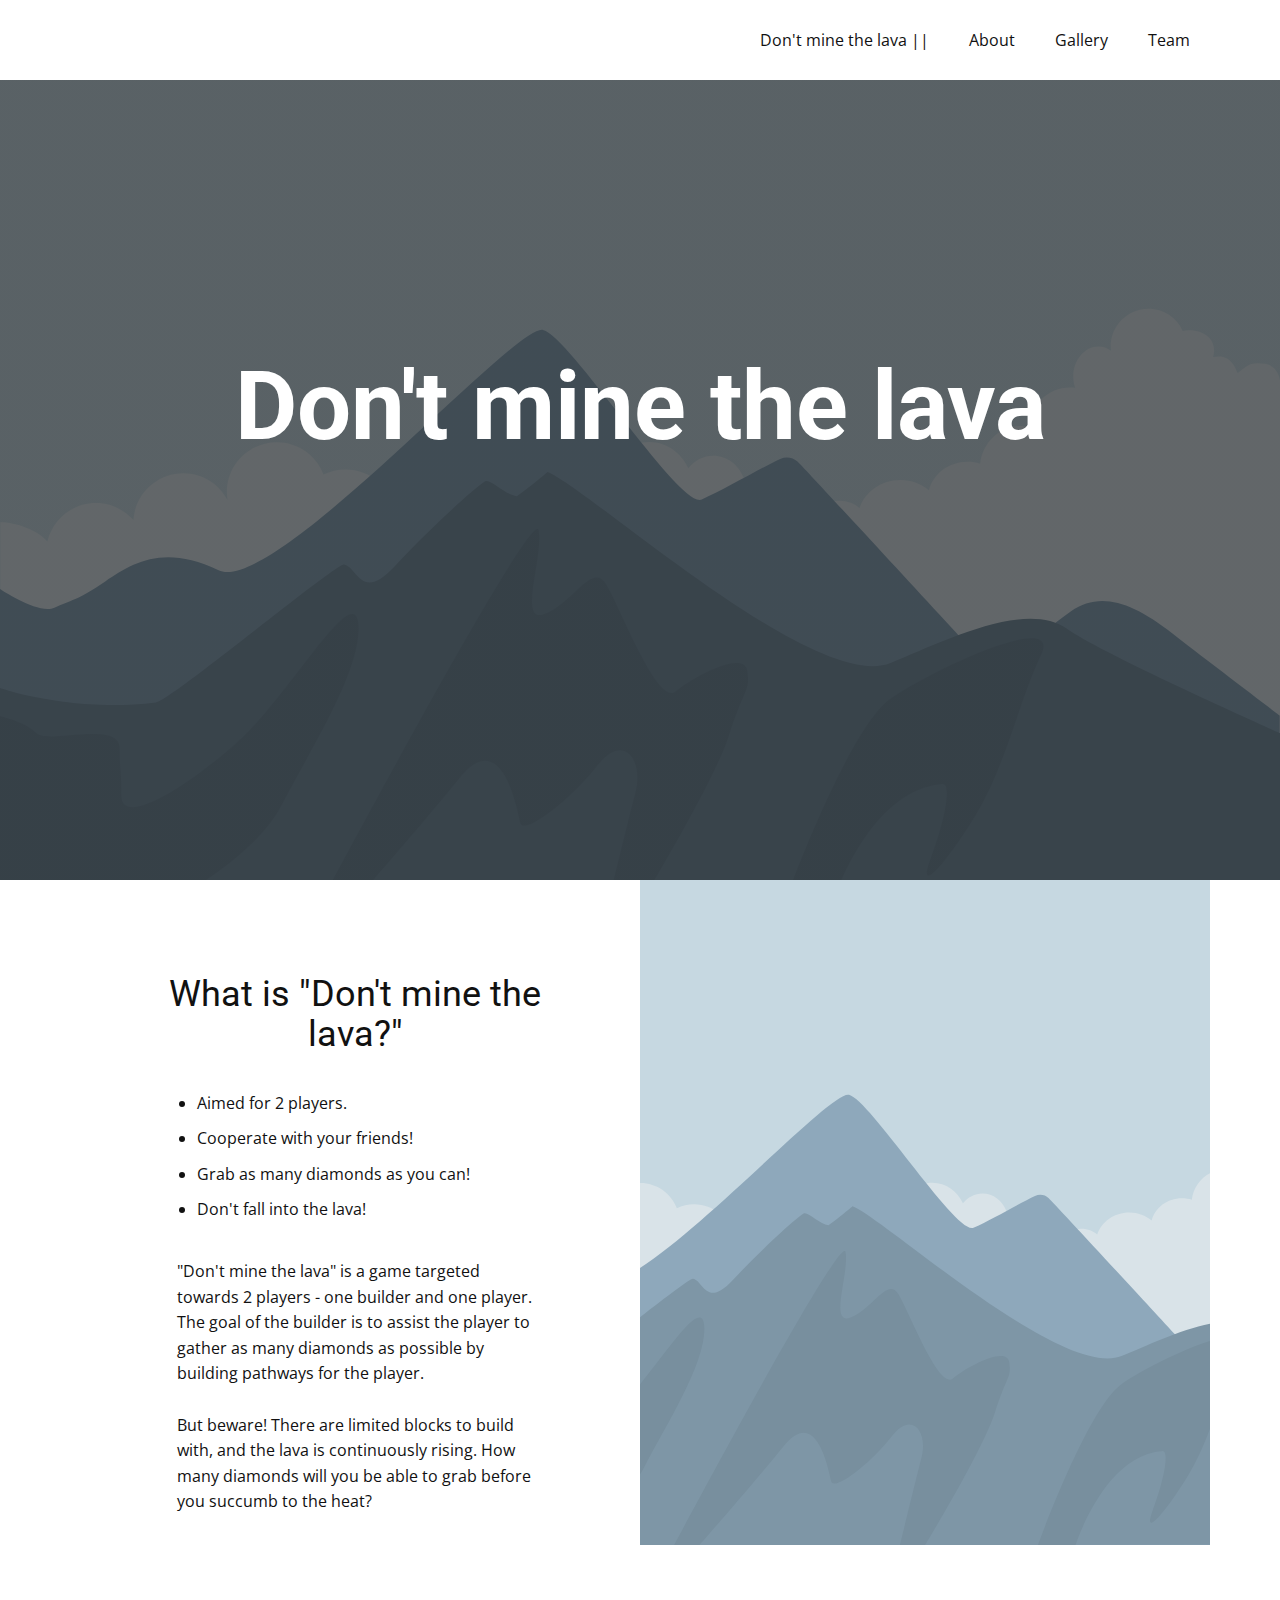
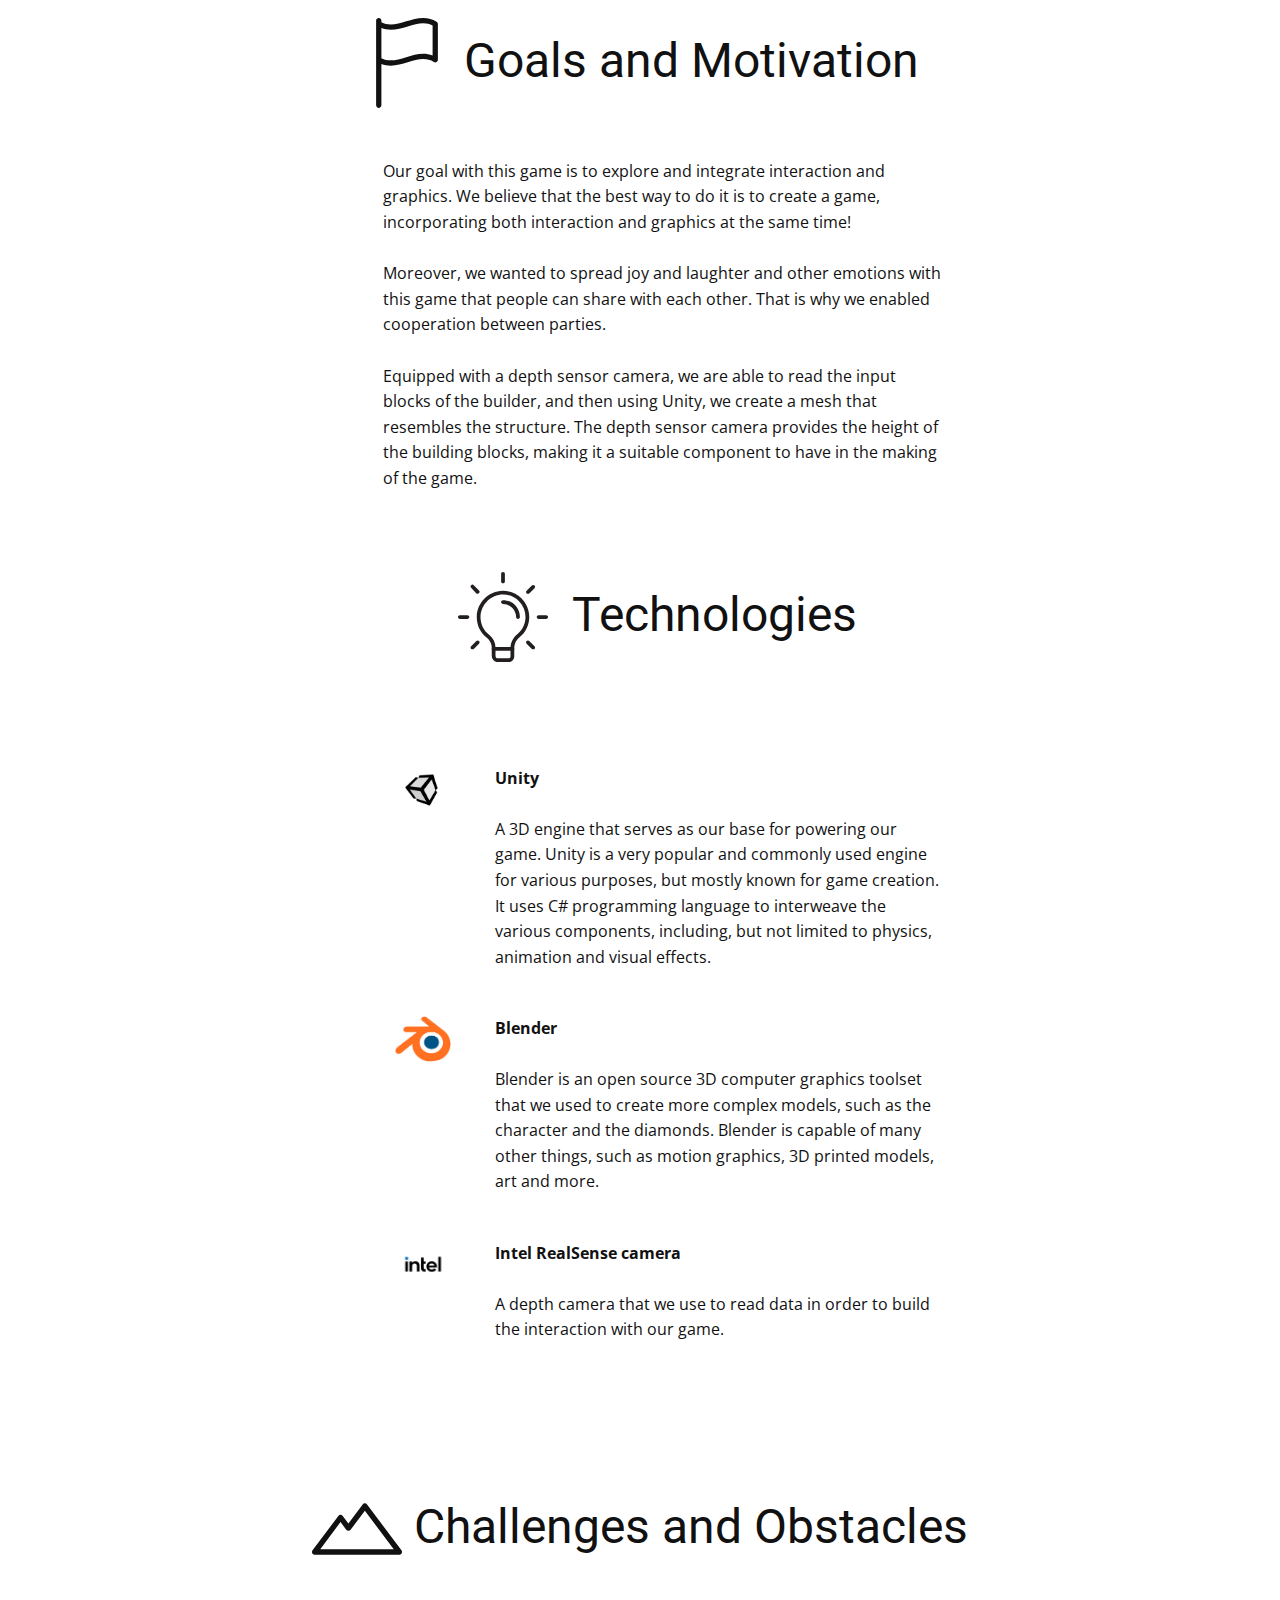
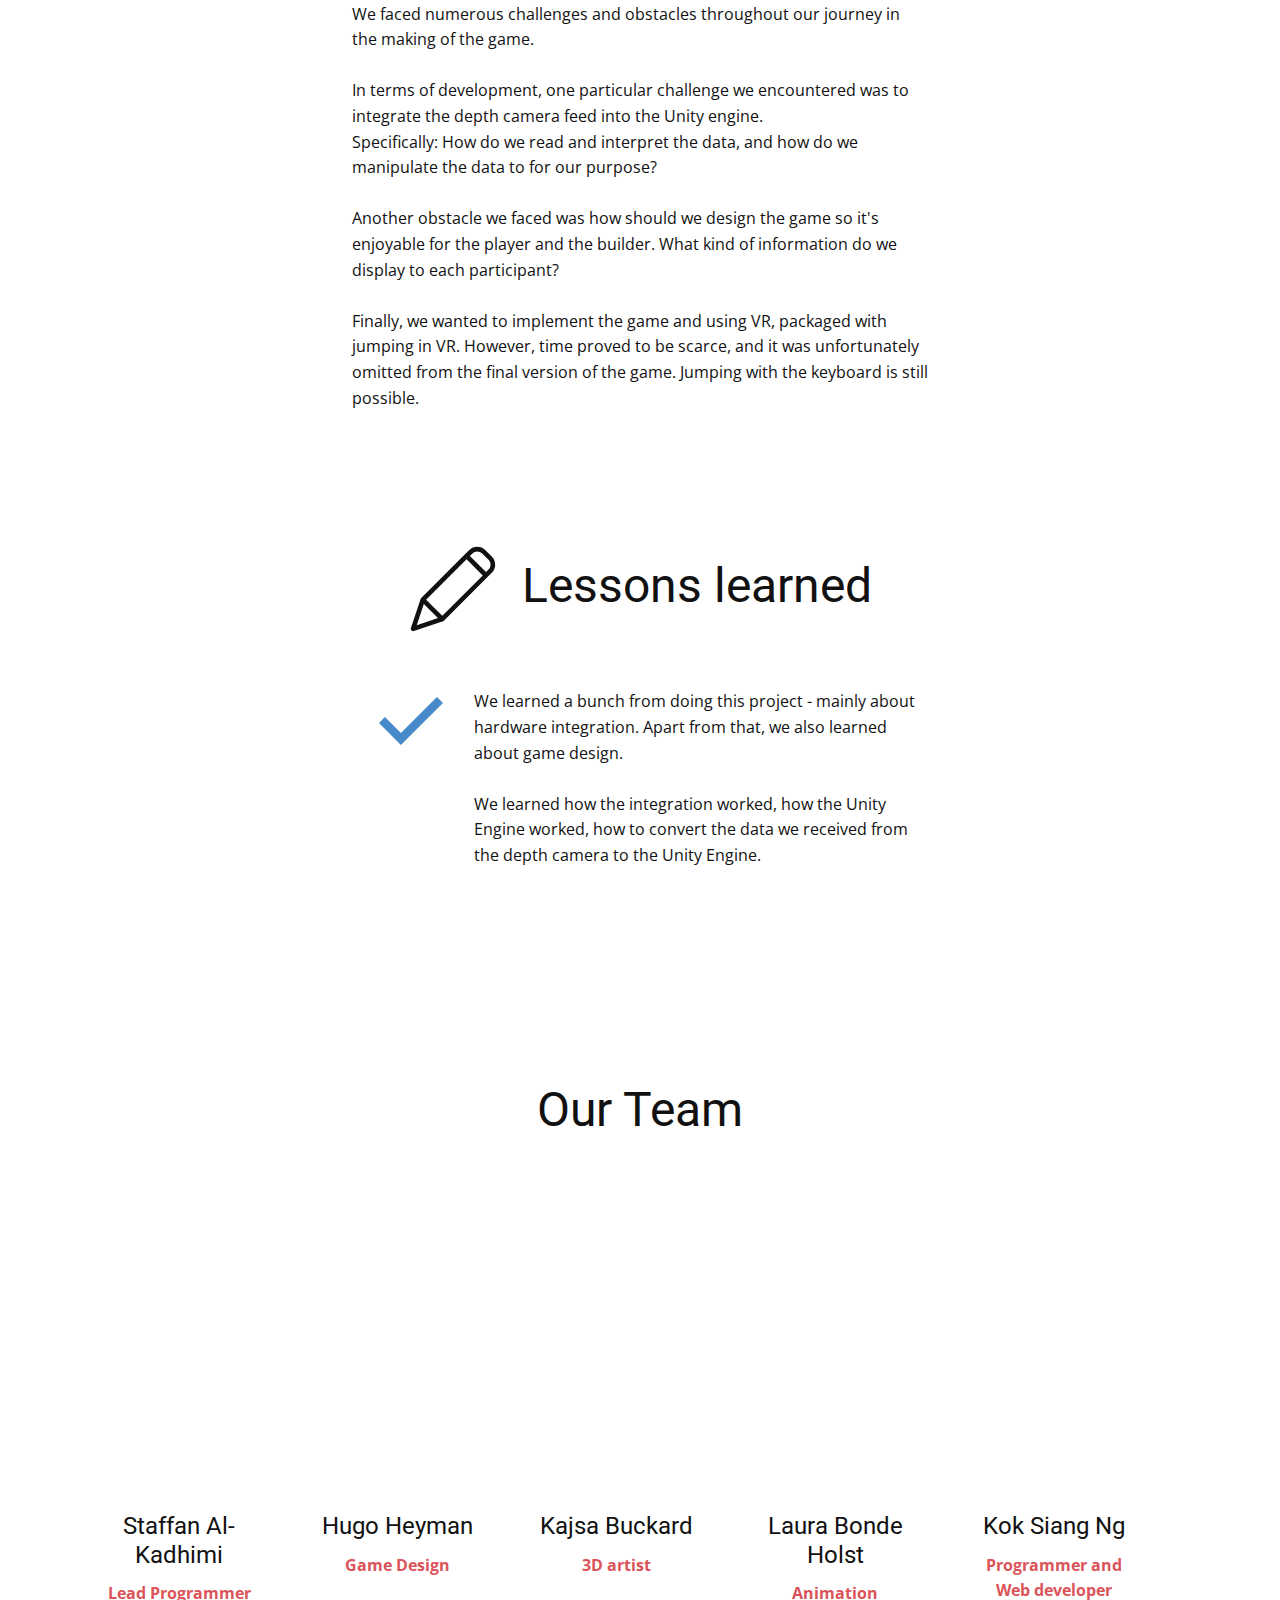
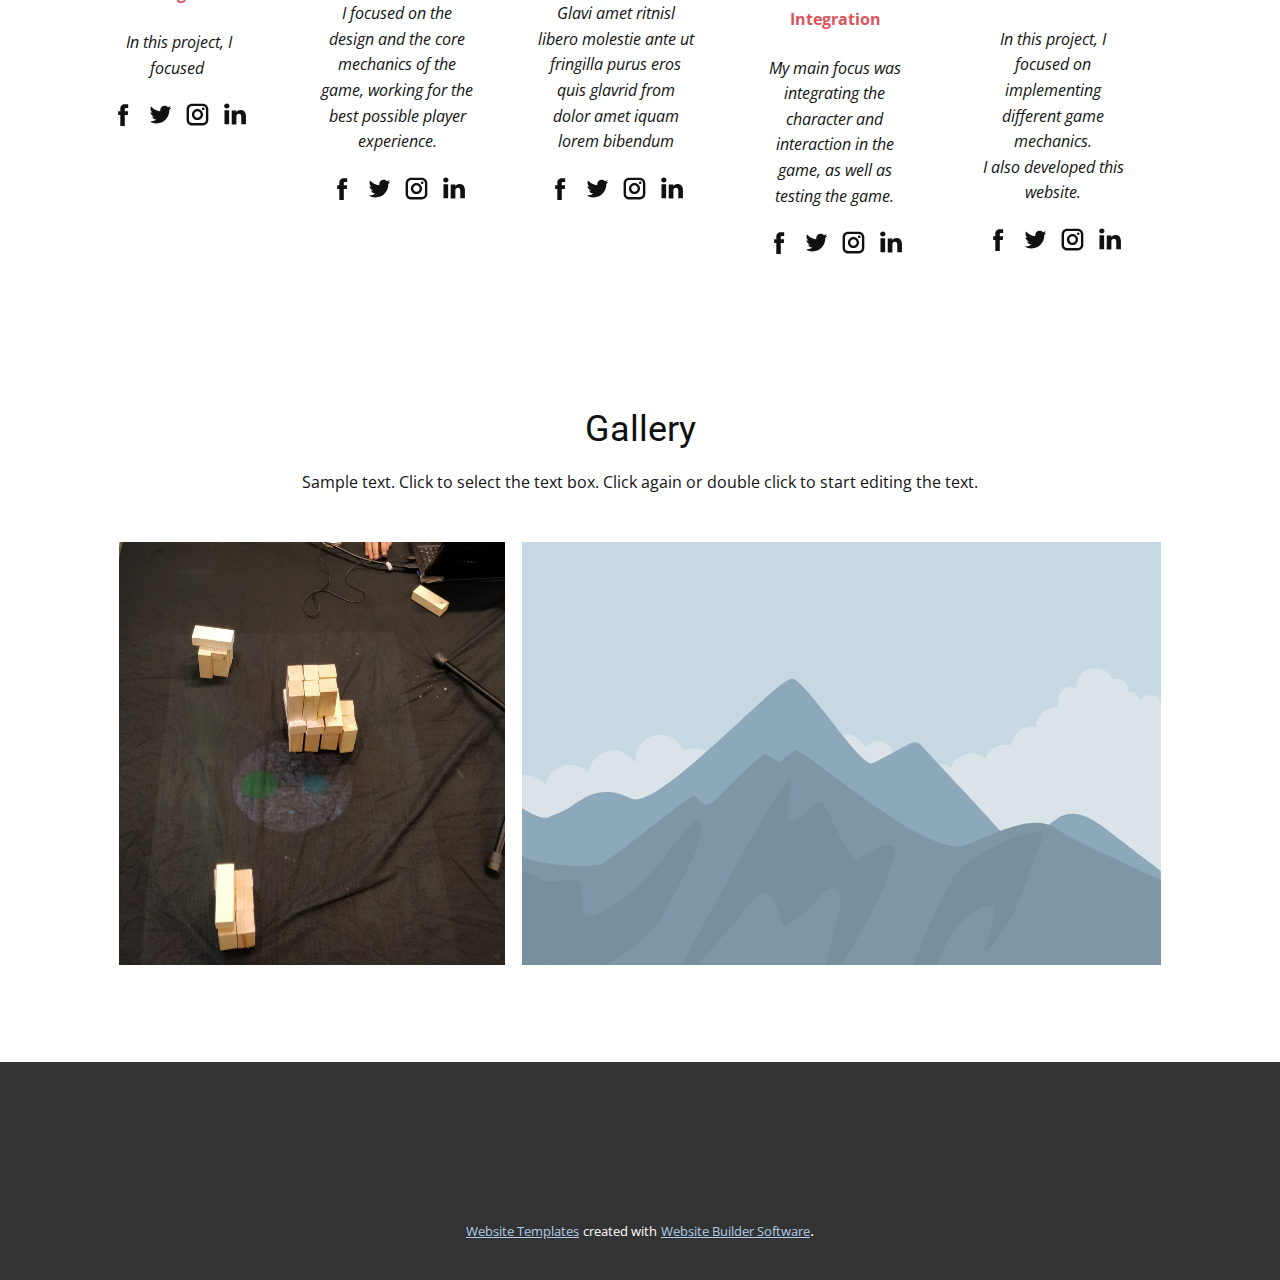
==== commit 08d70497: "improvements" ====
--- a/Home.html
+++ b/Home.html
@@ -77,7 +77,7 @@
             <div class="u-layout-row" style="">
               <div class="u-container-style u-layout-cell u-left-cell u-size-30 u-size-xs-60 u-white u-layout-cell-1" src="">
                 <div class="u-container-layout u-container-layout-1">
-                  <h2 class="u-align-center u-text u-text-default u-text-1">What is "Don't mine the lava?"</h2>
+                  <h2 class="u-align-center u-text u-text-1">What is "Don't mine the lava?"</h2>
                   <ul class="u-align-left u-spacing-0 u-text u-text-2">
                     <li>Aimed for 2 players.</li>
                     <li>Cooperate with your friends!</li>
@@ -117,7 +117,7 @@
         </div>
       </div>
     </section>
-    <section class="u-clearfix u-section-4" id="sec-edd1">
+    <section class="u-clearfix u-section-4" id="sec-d82b">
       <div class="u-clearfix u-sheet u-sheet-1">
         <h1 class="u-text u-text-default u-text-1"><span class="u-icon u-icon-1"><svg class="u-svg-content" viewBox="0 0 24 24" style="width: 1em; height: 1em;"><g><path d="m13.5 24h-3c-.7 0-1.5-.6-1.5-1.8v-2.1c0-1-.5-1.9-1.3-2.6-1.8-1.4-2.7-3.4-2.7-5.6.1-3.8 3.2-6.8 6.9-6.9 1.9 0 3.7.7 5 2s2.1 3.1 2.1 5c0 2.1-.9 4.1-2.6 5.4-.9.7-1.4 1.8-1.4 2.8v2.3c0 .8-.7 1.5-1.5 1.5zm-1.5-18c-3.2 0-5.9 2.7-6 5.9 0 1.9.8 3.7 2.3 4.8 1.1.9 1.7 2.1 1.7 3.4v2.1c0 .2 0 .8.5.8h3c.3 0 .5-.2.5-.5v-2.3c0-1.3.7-2.7 1.8-3.6 1.4-1.1 2.2-2.8 2.2-4.6 0-1.6-.6-3.1-1.8-4.3-1.1-1.1-2.6-1.7-4.2-1.7z"></path>
 </g><g><path d="m14.5 21h-5c-.3 0-.5-.2-.5-.5s.2-.5.5-.5h5c.3 0 .5.2.5.5s-.2.5-.5.5z"></path>
@@ -131,28 +131,29 @@
 </g><g><path d="m16 12.5c-.3 0-.5-.2-.5-.5 0-1.9-1.6-3.5-3.5-3.5-.3 0-.5-.2-.5-.5s.2-.5.5-.5c2.5 0 4.5 2 4.5 4.5 0 .3-.2.5-.5.5z"></path>
 </g></svg><img></span>&nbsp;​&nbsp;Technologies&nbsp;
         </h1>
-        <div class="u-expanded-width-xs u-layout-grid u-list u-list-1">
+        <div class="u-list u-list-1">
           <div class="u-repeater u-repeater-1">
             <div class="u-container-style u-list-item u-repeater-item">
-              <div class="u-container-layout u-similar-container u-container-layout-1">
-                <h5 class="u-text u-text-2">Unity</h5>
-                <img class="u-image u-image-default u-preserve-proportions u-image-1" src="images/Unity.jpg" alt="" data-image-width="910" data-image-height="512">
-                <p class="u-text u-text-3">A 3D engine that serves as our base for powering our game. Unity is a very popular and commonly used engine for various purposes, but mostly known for game creation. It uses C# programming language to interweave the various components, including, but not limited to physics, animation and visual effects.</p>
-              </div>
-            </div>
-            <div class="u-container-style u-list-item u-repeater-item">
-              <div class="u-container-layout u-similar-container u-container-layout-2">
-                <h5 class="u-text u-text-4">Blender</h5>
-                <img class="u-image u-image-default u-preserve-proportions u-image-2" src="images/Blender1.png" alt="" data-image-width="249" data-image-height="202">
-                <p class="u-text u-text-5">Blender is an open source 3D computer graphics toolset that we used to create more complex models, such as the character and the diamonds. Blender is capable of many other things, such as motion graphics, 3D printed models, art and more.<br>
-                </p>
-              </div>
-            </div>
-            <div class="u-container-style u-list-item u-repeater-item">
-              <div class="u-container-layout u-similar-container u-container-layout-3">
-                <h5 class="u-text u-text-6">Intel RealSense camera</h5>
-                <img class="u-image u-image-default u-preserve-proportions u-image-3" src="images/Intel2.png" alt="" data-image-width="512" data-image-height="384">
-                <p class="u-text u-text-7">A depth camera that we use to read data in order to build the interaction with our game.</p>
+              <div class="u-container-layout u-similar-container u-container-layout-1"><span class="u-file-icon u-icon u-icon-circle u-text-palette-1-base u-icon-2"><img src="images/Unity1.jpg" alt=""></span>
+                <p class="u-text u-text-2"><b>Unity</b>
+                  <br>&nbsp;<br>A 3D engine that serves as our base for powering our game. Unity is a very popular and commonly used engine for various purposes, but mostly known for game creation. It uses C# programming language to interweave the various components, including, but not limited to physics, animation and visual effects.
+                </p>
+              </div>
+            </div>
+            <div class="u-container-style u-list-item u-repeater-item">
+              <div class="u-container-layout u-similar-container u-container-layout-2"><span class="u-file-icon u-icon u-icon-circle u-text-palette-1-base u-icon-3"><img src="images/Blender1.png" alt=""></span>
+                <p class="u-text u-text-3"><b>Blender</b>
+                  <br>
+                  <br> Blender is an open source 3D computer graphics toolset that we used to create more complex models, such as the character and the diamonds. Blender is capable of many other things, such as motion graphics, 3D printed models, art and more.
+                </p>
+              </div>
+            </div>
+            <div class="u-container-style u-list-item u-repeater-item">
+              <div class="u-container-layout u-similar-container u-container-layout-3"><span class="u-file-icon u-icon u-icon-circle u-text-palette-1-base u-icon-4"><img src="images/Intel2.png" alt=""></span>
+                <p class="u-text u-text-4"><b>Intel RealSense camera</b>
+                  <br>
+                  <br>A depth camera that we use to read data in order to build the interaction with our game.
+                </p>
               </div>
             </div>
           </div>
@@ -160,7 +161,7 @@
       </div>
     </section>
     <section class="u-clearfix u-section-5" id="carousel_b93d">
-      <div class="u-clearfix u-sheet u-valign-middle u-sheet-1">
+      <div class="u-clearfix u-sheet u-sheet-1">
         <h1 class="u-text u-text-default u-text-1"><span class="u-icon u-icon-1"><svg class="u-svg-content" viewBox="0 0 245.562 245.562" x="0px" y="0px" style="width: 1em; height: 1em;"><path d="M244.062,180.838L150.227,55.725c-1.417-1.889-3.639-3-6-3c-2.361,0-4.584,1.111-6,3l-38.904,51.873L83.876,87.002  c-1.416-1.889-3.639-3-6-3c-2.361,0-4.583,1.111-6,3L1.5,180.838c-1.704,2.272-1.978,5.314-0.708,7.855  c1.27,2.54,3.867,4.145,6.708,4.145h230.562c2.841,0,5.438-1.605,6.708-4.145C246.041,186.151,245.767,183.11,244.062,180.838z   M22.5,177.838l55.376-73.836l15.446,20.596c1.416,1.889,3.639,3,6,3c2.361,0,4.583-1.111,6-3l38.904-51.873l78.836,105.113H22.5z"></path></svg><img></span>&nbsp;Challenges and Obstacles
         </h1>
         <div class="u-list u-list-1">
@@ -207,9 +208,9 @@
           <div class="u-repeater u-repeater-1">
             <div class="u-align-center u-container-style u-list-item u-repeater-item">
               <div class="u-container-layout u-similar-container u-container-layout-1">
-                <h4 class="u-align-center u-text u-text-default u-text-2">Member1</h4>
-                <p class="u-text u-text-default u-text-palette-2-base u-text-3">creative leader</p>
-                <p class="u-text u-text-4">Glavi amet ritnisl libero molestie ante ut fringilla purus eros quis glavrid from dolor amet iquam lorem bibendum</p>
+                <h4 class="u-align-center u-text u-text-default u-text-2">Staffan Al-Kadhimi</h4>
+                <p class="u-text u-text-default u-text-palette-2-base u-text-3">Lead Programmer</p>
+                <p class="u-text u-text-4">In this project, I focused&nbsp;</p>
                 <div class="u-social-icons u-spacing-10 u-social-icons-1">
                   <a class="u-social-url" target="_blank" href=""><span class="u-icon u-icon-circle u-social-facebook u-social-icon u-icon-1">
                     <svg class="u-svg-link" preserveAspectRatio="xMidYMin slice" viewBox="0 0 112 112" style=""><use xmlns:xlink="http://www.w3.org/1999/xlink" xlink:href="#svg-7a73"></use></svg>
@@ -236,9 +237,9 @@
             </div>
             <div class="u-align-center u-container-style u-list-item u-repeater-item">
               <div class="u-container-layout u-similar-container u-container-layout-2">
-                <h4 class="u-align-center u-text u-text-default u-text-5">Member2</h4>
-                <p class="u-text u-text-default u-text-palette-2-base u-text-6">manager</p>
-                <p class="u-text u-text-7">Glavi amet ritnisl libero molestie ante ut fringilla purus eros quis glavrid from dolor amet iquam lorem bibendum</p>
+                <h4 class="u-align-center u-text u-text-default u-text-5">Hugo Heyman</h4>
+                <p class="u-text u-text-default u-text-palette-2-base u-text-6">Game Design</p>
+                <p class="u-text u-text-7">I focused on the design and the core mechanics of the game, working for the best possible player experience.</p>
                 <div class="u-social-icons u-spacing-10 u-social-icons-2">
                   <a class="u-social-url" target="_blank" href=""><span class="u-icon u-icon-circle u-social-facebook u-social-icon u-icon-5">
                     <svg class="u-svg-link" preserveAspectRatio="xMidYMin slice" viewBox="0 0 112 112" style=""><use xmlns:xlink="http://www.w3.org/1999/xlink" xlink:href="#svg-7a73"></use></svg>
@@ -265,8 +266,8 @@
             </div>
             <div class="u-align-center u-container-style u-list-item u-repeater-item">
               <div class="u-container-layout u-similar-container u-container-layout-3">
-                <h4 class="u-align-center u-text u-text-default u-text-8">Member3</h4>
-                <p class="u-text u-text-default u-text-palette-2-base u-text-9">programming guru</p>
+                <h4 class="u-align-center u-text u-text-default u-text-8">Kajsa Buckard</h4>
+                <p class="u-text u-text-default u-text-palette-2-base u-text-9">3D artist</p>
                 <p class="u-text u-text-10">Glavi amet ritnisl libero molestie ante ut fringilla purus eros quis glavrid from dolor amet iquam lorem bibendum</p>
                 <div class="u-social-icons u-spacing-10 u-social-icons-3">
                   <a class="u-social-url" target="_blank" href=""><span class="u-icon u-icon-circle u-social-facebook u-social-icon u-icon-9">
@@ -294,9 +295,9 @@
             </div>
             <div class="u-align-center u-container-style u-list-item u-repeater-item">
               <div class="u-container-layout u-similar-container u-container-layout-4">
-                <h4 class="u-align-center u-text u-text-default u-text-11">Member4</h4>
-                <p class="u-text u-text-default u-text-palette-2-base u-text-12">programming guru</p>
-                <p class="u-text u-text-13">Glavi amet ritnisl libero molestie ante ut fringilla purus eros quis glavrid from dolor amet iquam lorem bibendum</p>
+                <h4 class="u-align-center u-text u-text-default u-text-11">Laura Bonde Holst</h4>
+                <p class="u-text u-text-default u-text-palette-2-base u-text-12">Animation Integration</p>
+                <p class="u-text u-text-13">My main focus was integrating the character and interaction in the game, as well as testing the game.</p>
                 <div class="u-social-icons u-spacing-10 u-social-icons-4">
                   <a class="u-social-url" target="_blank" href=""><span class="u-icon u-icon-circle u-social-facebook u-social-icon u-icon-13">
                     <svg class="u-svg-link" preserveAspectRatio="xMidYMin slice" viewBox="0 0 112 112" style=""><use xmlns:xlink="http://www.w3.org/1999/xlink" xlink:href="#svg-7a73"></use></svg>
@@ -323,9 +324,10 @@
             </div>
             <div class="u-align-center u-container-style u-list-item u-repeater-item">
               <div class="u-container-layout u-similar-container u-container-layout-5">
-                <h4 class="u-align-center u-text u-text-default u-text-14">Member5</h4>
-                <p class="u-text u-text-default u-text-palette-2-base u-text-15">programming guru</p>
-                <p class="u-text u-text-16">Glavi amet ritnisl libero molestie ante ut fringilla purus eros quis glavrid from dolor amet iquam lorem bibendum</p>
+                <h4 class="u-align-center u-text u-text-default u-text-14">Kok Siang Ng</h4>
+                <p class="u-text u-text-default u-text-palette-2-base u-text-15">Programmer and Web developer</p>
+                <p class="u-text u-text-16">In this project, I focused on implementing different game mechanics.<br>I also developed this website.
+                </p>
                 <div class="u-social-icons u-spacing-10 u-social-icons-5">
                   <a class="u-social-url" target="_blank" href=""><span class="u-icon u-icon-circle u-social-facebook u-social-icon u-icon-17">
                     <svg class="u-svg-link" preserveAspectRatio="xMidYMin slice" viewBox="0 0 112 112" style=""><use xmlns:xlink="http://www.w3.org/1999/xlink" xlink:href="#svg-7a73"></use></svg>
@@ -358,44 +360,44 @@
       <div class="u-clearfix u-sheet u-valign-middle u-sheet-1">
         <h2 class="u-text u-text-default u-text-1">Gallery</h2>
         <p class="u-text u-text-2">Sample text. Click to select the text box. Click again or double click to start editing the text.</p>
-        <div class="u-expanded-width u-gallery u-layout-grid u-lightbox u-show-text-on-hover u-gallery-1">
-          <div class="u-gallery-inner u-gallery-inner-1">
-            <div class="u-effect-fade u-gallery-item">
-              <div class="u-back-slide">
-                <img class="u-back-image u-expanded" src="images/1.svg">
-              </div>
-              <div class="u-over-slide u-shading u-over-slide-1">
-                <h3 class="u-gallery-heading"></h3>
-                <p class="u-gallery-text"></p>
-              </div>
-            </div>
-            <div class="u-effect-fade u-gallery-item">
-              <div class="u-back-slide">
-                <img class="u-back-image u-expanded" src="images/1.svg">
-              </div>
-              <div class="u-over-slide u-shading u-over-slide-2">
-                <h3 class="u-gallery-heading"></h3>
-                <p class="u-gallery-text"></p>
-              </div>
-            </div>
-            <div class="u-effect-fade u-gallery-item">
-              <div class="u-back-slide">
-                <img class="u-back-image u-expanded" src="images/1.svg">
-              </div>
-              <div class="u-over-slide u-shading u-over-slide-3">
-                <h3 class="u-gallery-heading"></h3>
-                <p class="u-gallery-text"></p>
-              </div>
-            </div>
-          </div>
-        </div>
-      </div>
-    </section>
-    
-    
-    <footer class="u-align-center u-clearfix u-footer u-grey-80 u-footer" id="sec-71fd"><div class="u-clearfix u-sheet u-sheet-1">
-        <p class="u-small-text u-text u-text-variant u-text-1">Sample text. Click to select the text box. Click again or double click to start editing the text.</p>
-      </div></footer>
+        <div class="u-expanded-width u-gallery u-layout-horizontal u-lightbox u-show-text-on-hover u-gallery-1" id="carousel-f65d">
+          <div class="u-gallery-inner u-gallery-inner-1" role="listbox"><div class="u-effect-fade u-gallery-item u-gallery-item-1"><div class="u-back-slide" data-image-width="1459" data-image-height="1600"><img class="u-back-image" src="images/P21.jpg">
+</div><div class="u-over-slide u-shading u-over-slide-1"><h3 class="u-gallery-heading"></h3><p class="u-gallery-text"></p>
+</div>
+</div><div class="u-effect-fade u-gallery-item u-gallery-item-2"><div class="u-back-slide"><img class="u-back-image" src="images/6.svg">
+</div><div class="u-over-slide u-shading u-over-slide-2"><h3 class="u-gallery-heading"></h3><p class="u-gallery-text"></p>
+</div>
+</div></div>
+          <a class="u-absolute-vcenter u-gallery-nav u-gallery-nav-prev u-grey-70 u-icon-circle u-opacity u-opacity-70 u-spacing-10 u-text-white u-gallery-nav-1" href="#" role="button">
+            <span aria-hidden="true">
+              <svg viewBox="0 0 451.847 451.847"><path d="M97.141,225.92c0-8.095,3.091-16.192,9.259-22.366L300.689,9.27c12.359-12.359,32.397-12.359,44.751,0
+c12.354,12.354,12.354,32.388,0,44.748L173.525,225.92l171.903,171.909c12.354,12.354,12.354,32.391,0,44.744
+c-12.354,12.365-32.386,12.365-44.745,0l-194.29-194.281C100.226,242.115,97.141,234.018,97.141,225.92z"></path></svg>
+            </span>
+            <span class="sr-only">
+              <svg viewBox="0 0 451.847 451.847"><path d="M97.141,225.92c0-8.095,3.091-16.192,9.259-22.366L300.689,9.27c12.359-12.359,32.397-12.359,44.751,0
+c12.354,12.354,12.354,32.388,0,44.748L173.525,225.92l171.903,171.909c12.354,12.354,12.354,32.391,0,44.744
+c-12.354,12.365-32.386,12.365-44.745,0l-194.29-194.281C100.226,242.115,97.141,234.018,97.141,225.92z"></path></svg>
+            </span>
+          </a>
+          <a class="u-absolute-vcenter u-gallery-nav u-gallery-nav-next u-grey-70 u-icon-circle u-opacity u-opacity-70 u-spacing-10 u-text-white u-gallery-nav-2" href="#" role="button">
+            <span aria-hidden="true">
+              <svg viewBox="0 0 451.846 451.847"><path d="M345.441,248.292L151.154,442.573c-12.359,12.365-32.397,12.365-44.75,0c-12.354-12.354-12.354-32.391,0-44.744
+L278.318,225.92L106.409,54.017c-12.354-12.359-12.354-32.394,0-44.748c12.354-12.359,32.391-12.359,44.75,0l194.287,194.284
+c6.177,6.18,9.262,14.271,9.262,22.366C354.708,234.018,351.617,242.115,345.441,248.292z"></path></svg>
+            </span>
+            <span class="sr-only">
+              <svg viewBox="0 0 451.846 451.847"><path d="M345.441,248.292L151.154,442.573c-12.359,12.365-32.397,12.365-44.75,0c-12.354-12.354-12.354-32.391,0-44.744
+L278.318,225.92L106.409,54.017c-12.354-12.359-12.354-32.394,0-44.748c12.354-12.359,32.391-12.359,44.75,0l194.287,194.284
+c6.177,6.18,9.262,14.271,9.262,22.366C354.708,234.018,351.617,242.115,345.441,248.292z"></path></svg>
+            </span>
+          </a>
+        </div>
+      </div>
+    </section>
+    
+    
+    <footer class="u-align-center u-clearfix u-footer u-grey-80 u-footer" id="sec-71fd"><div class="u-align-left u-clearfix u-sheet u-sheet-1"></div></footer>
     <section class="u-backlink u-clearfix u-grey-80">
       <a class="u-link" href="https://nicepage.com/website-templates" target="_blank">
         <span>Website Templates</span>
--- a/nicepage.css
+++ b/nicepage.css
@@ -34653,11 +34653,6 @@
 .u-footer .u-sheet-1 {
   min-height: 120px;
 }
-
-.u-footer .u-text-1 {
-  width: 417px;
-  margin: 49px auto;
-}
 @media (max-width: 1199px) {
   .u-footer .u-sheet-1 {
     min-height: 99px;
@@ -34677,10 +34672,6 @@
   .u-footer .u-sheet-1 {
     min-height: 36px;
   }
-
-  .u-footer .u-text-1 {
-    width: 340px;
-  }
 }
 
  /*begin-variables base-font-size*/ 
--- a/Home.css
+++ b/Home.css
@@ -1,5 +1,5 @@
  .u-section-1 {
-  background-image: linear-gradient(0deg, rgba(0,0,0,0.55), rgba(0,0,0,0.55)), url("images/1.svg");
+  background-image: linear-gradient(0deg, rgba(0,0,0,0.55), rgba(0,0,0,0.55)), url("images/6.svg");
   background-position: 50% 50%;
 }
 
@@ -84,7 +84,7 @@
 .u-section-2 .u-image-1 {
   min-height: 655px;
   pointer-events: auto;
-  background-image: url("images/1.svg");
+  background-image: url("images/6.svg");
   background-position: 50% 50%;
 }
 
@@ -176,11 +176,11 @@
     min-height: 391px;
   }
 }.u-section-3 .u-sheet-1 {
-  min-height: 524px;
+  min-height: 576px;
 }
 
 .u-section-3 .u-text-1 {
-  margin: 20px auto 0;
+  margin: 70px auto 0;
 }
 
 .u-section-3 .u-icon-1 {
@@ -191,13 +191,13 @@
 .u-section-3 .u-list-1 {
   width: 622px;
   grid-template-rows: auto auto auto;
-  margin: 20px 237px 60px auto;
+  margin: 15px 235px 25px auto;
 }
 
 .u-section-3 .u-repeater-1 {
   grid-template-columns: 100%;
   grid-gap: 10px 10px;
-  min-height: 310px;
+  min-height: 367px;
 }
 
 .u-section-3 .u-container-layout-1 {
@@ -241,11 +241,11 @@
     width: 340px;
   }
 }.u-section-4 .u-sheet-1 {
-  min-height: 963px;
+  min-height: 880px;
 }
 
 .u-section-4 .u-text-1 {
-  margin: 20px auto 0;
+  margin: 22px 341px 0 auto;
 }
 
 .u-section-4 .u-icon-1 {
@@ -254,171 +254,133 @@
 }
 
 .u-section-4 .u-list-1 {
-  width: 641px;
+  width: 622px;
   grid-template-rows: auto auto auto;
-  margin: 4px auto 60px 236px;
+  margin: 63px 235px 60px auto;
 }
 
 .u-section-4 .u-repeater-1 {
   grid-template-columns: 100%;
   grid-gap: 10px 10px;
-  min-height: 718px;
+  min-height: 613px;
 }
 
 .u-section-4 .u-container-layout-1 {
-  padding: 0;
+  padding: 0 29px;
+}
+
+.u-section-4 .u-icon-2 {
+  height: 46px;
+  width: 82px;
+  margin: 35px auto 0 0;
 }
 
 .u-section-4 .u-text-2 {
-  font-weight: 700;
-  margin: 40px 30px 0 117px;
-}
-
-.u-section-4 .u-image-1 {
-  width: 97px;
-  height: 79px;
-  margin: -11px auto 0 0;
+  margin: -46px 4px 0 113px;
+}
+
+.u-section-4 .u-container-layout-2 {
+  padding: 0 29px;
+}
+
+.u-section-4 .u-icon-3 {
+  height: 46px;
+  width: 82px;
+  margin: 35px auto 0 0;
 }
 
 .u-section-4 .u-text-3 {
-  margin: -49px 30px 0 117px;
-}
-
-.u-section-4 .u-container-layout-2 {
-  padding: 0;
+  margin: -46px 4px 0 113px;
+}
+
+.u-section-4 .u-container-layout-3 {
+  padding: 0 29px;
+}
+
+.u-section-4 .u-icon-4 {
+  height: 46px;
+  width: 82px;
+  margin: 35px auto 0 0;
 }
 
 .u-section-4 .u-text-4 {
-  font-weight: 700;
-  margin: 40px 30px 0 117px;
-}
-
-.u-section-4 .u-image-2 {
-  width: 97px;
-  height: 79px;
-  margin: -11px auto 0 0;
-}
-
-.u-section-4 .u-text-5 {
-  margin: -49px 30px 0 117px;
-}
-
-.u-section-4 .u-container-layout-3 {
-  padding: 0;
-}
-
-.u-section-4 .u-text-6 {
-  font-weight: 700;
-  margin: 40px 30px 0 117px;
-}
-
-.u-section-4 .u-image-3 {
-  width: 97px;
-  height: 79px;
-  margin: -11px auto 0 0;
-}
-
-.u-section-4 .u-text-7 {
-  margin: -49px 30px 0 117px;
+  margin: -46px 4px 0 113px;
 }
 
 @media (max-width: 1199px) {
-  .u-section-4 .u-text-3 {
-    margin-top: -34px;
-  }
-
-  .u-section-4 .u-text-5 {
-    margin-top: -34px;
-  }
-
-  .u-section-4 .u-text-7 {
-    margin-top: -34px;
+  .u-section-4 .u-text-1 {
+    margin-right: 281px;
   }
 }
 
 @media (max-width: 991px) {
+  .u-section-4 .u-text-1 {
+    margin-right: 215px;
+  }
+
   .u-section-4 .u-list-1 {
-    margin-left: 79px;
+    margin-right: 98px;
   }
 }
 
 @media (max-width: 767px) {
+  .u-section-4 .u-text-1 {
+    margin-right: 161px;
+  }
+
   .u-section-4 .u-list-1 {
     width: 540px;
+    margin-right: 0;
+  }
+
+  .u-section-4 .u-container-layout-1 {
+    padding-left: 10px;
+    padding-right: 10px;
+  }
+
+  .u-section-4 .u-text-2 {
+    margin-top: 20px;
+    margin-right: auto;
     margin-left: 0;
   }
 
-  .u-section-4 .u-text-2 {
-    margin-right: 0;
-    margin-left: 46px;
+  .u-section-4 .u-container-layout-2 {
+    padding-left: 10px;
+    padding-right: 10px;
   }
 
   .u-section-4 .u-text-3 {
-    margin-right: 0;
-    margin-left: 46px;
+    margin-top: 20px;
+    margin-right: auto;
+    margin-left: 0;
+  }
+
+  .u-section-4 .u-container-layout-3 {
+    padding-left: 10px;
+    padding-right: 10px;
   }
 
   .u-section-4 .u-text-4 {
-    margin-right: 0;
-    margin-left: 80px;
-  }
-
-  .u-section-4 .u-text-5 {
-    width: auto;
-    margin-right: 0;
-    margin-left: 80px;
-  }
-
-  .u-section-4 .u-text-6 {
-    margin-right: 0;
-    margin-left: 80px;
-  }
-
-  .u-section-4 .u-text-7 {
-    width: auto;
-    margin-right: 0;
-    margin-left: 80px;
+    margin-top: 20px;
+    margin-right: auto;
+    margin-left: 0;
   }
 }
 
 @media (max-width: 575px) {
+  .u-section-4 .u-text-1 {
+    margin-right: 101px;
+  }
+
   .u-section-4 .u-list-1 {
-    margin-right: initial;
-    margin-left: initial;
-    width: auto;
-  }
-
-  .u-section-4 .u-text-2 {
-    margin-left: 0;
-  }
-
-  .u-section-4 .u-text-3 {
-    margin-left: 0;
-  }
-
-  .u-section-4 .u-text-4 {
-    width: 153px;
-    margin-left: auto;
-  }
-
-  .u-section-4 .u-text-5 {
-    margin-left: 84px;
-  }
-
-  .u-section-4 .u-text-6 {
-    width: 153px;
-    margin-left: auto;
-  }
-
-  .u-section-4 .u-text-7 {
-    margin-left: 84px;
+    width: 340px;
   }
 }.u-section-5 .u-sheet-1 {
-  min-height: 538px;
+  min-height: 664px;
 }
 
 .u-section-5 .u-text-1 {
-  margin: 20px auto 0;
+  margin: 54px auto 0;
 }
 
 .u-section-5 .u-icon-1 {
@@ -429,7 +391,7 @@
 .u-section-5 .u-list-1 {
   width: 622px;
   grid-template-rows: auto auto auto;
-  margin: 20px auto 50px;
+  margin: -14px auto 50px;
 }
 
 .u-section-5 .u-repeater-1 {
@@ -884,8 +846,11 @@
 }
 
 .u-section-8 .u-gallery-inner-1 {
-  grid-template-columns: repeat(3, auto);
-  grid-gap: 17px;
+  grid-template-columns: auto auto;
+}
+
+.u-section-8 .u-gallery-item-1 {
+  margin-right: 17px;
 }
 
 .u-section-8 .u-over-slide-1 {
@@ -893,70 +858,48 @@
   padding: 20px;
 }
 
+.u-section-8 .u-gallery-item-2 {
+  margin-right: 17px;
+}
+
 .u-section-8 .u-over-slide-2 {
   background-image: linear-gradient(0deg, rgba(0,0,0,0.2), rgba(0,0,0,0.2));
   padding: 20px;
 }
 
-.u-section-8 .u-over-slide-3 {
-  background-image: linear-gradient(0deg, rgba(0,0,0,0.2), rgba(0,0,0,0.2));
-  padding: 20px;
+.u-section-8 .u-gallery-nav-1 {
+  position: absolute;
+  left: 10px;
+  width: 40px;
+  height: 40px;
+}
+
+.u-section-8 .u-gallery-nav-2 {
+  position: absolute;
+  right: 10px;
+  width: 40px;
+  height: 40px;
 }
 
 @media (max-width: 1199px) {
-  .u-section-8 .u-sheet-1 {
-    min-height: 675px;
-  }
-
   .u-section-8 .u-text-2 {
     margin-left: 97px;
     margin-right: 97px;
   }
 
-  .u-section-8 .u-gallery-1 {
-    height: 349px;
+  .u-section-8 .u-gallery-inner-1 {
+    grid-template-columns: repeat(2, auto);
+    grid-gap: 17px 17px;
   }
 }
 
 @media (max-width: 991px) {
-  .u-section-8 .u-sheet-1 {
-    min-height: 1128px;
-  }
-
   .u-section-8 .u-text-2 {
     margin-left: 0;
     margin-right: 0;
   }
 
-  .u-section-8 .u-gallery-1 {
-    height: 802px;
-  }
-
-  .u-section-8 .u-gallery-inner-1 {
-    grid-template-columns: repeat(2, auto);
-  }
-}
-
-@media (max-width: 767px) {
-  .u-section-8 .u-sheet-1 {
-    min-height: 2093px;
-  }
-
-  .u-section-8 .u-gallery-1 {
-    height: 1805px;
-  }
-
   .u-section-8 .u-gallery-inner-1 {
     grid-template-columns: repeat(1, auto);
   }
-}
-
-@media (max-width: 575px) {
-  .u-section-8 .u-sheet-1 {
-    min-height: 1418px;
-  }
-
-  .u-section-8 .u-gallery-1 {
-    height: 1136px;
-  }
 }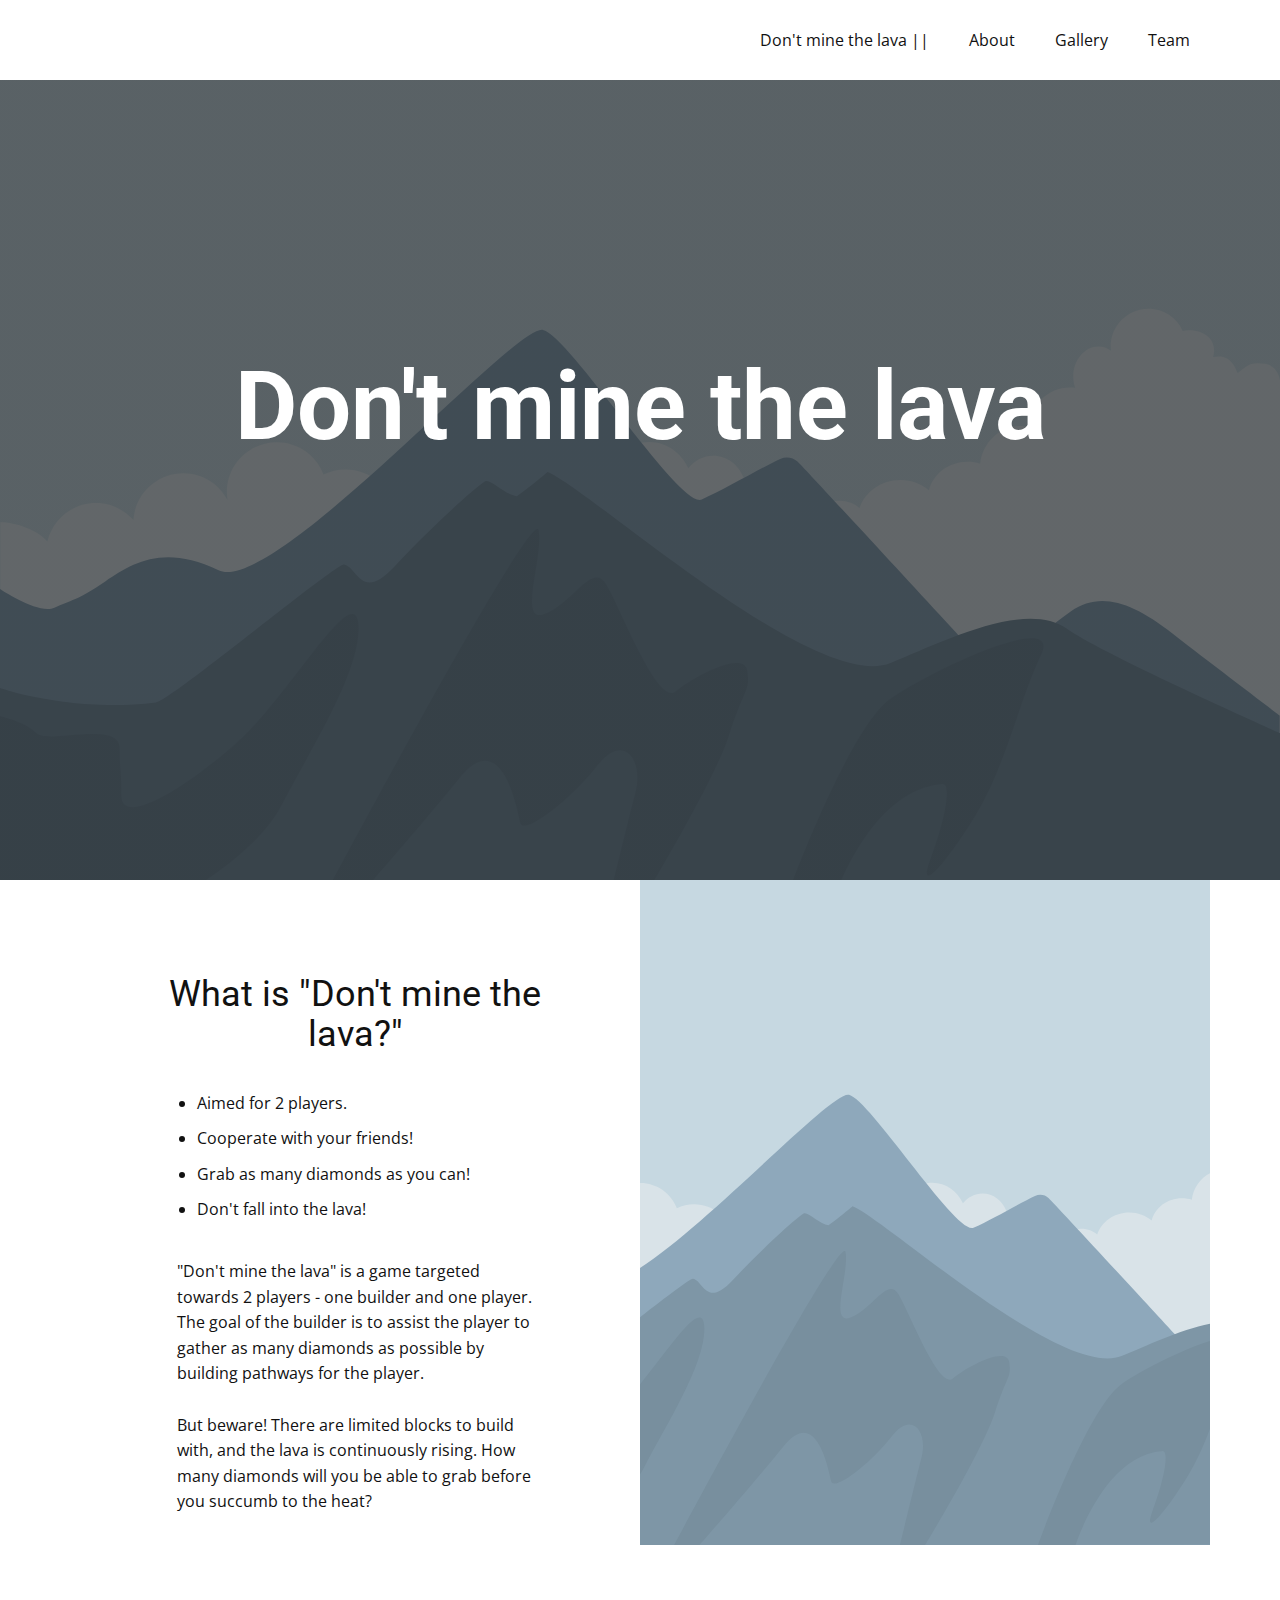
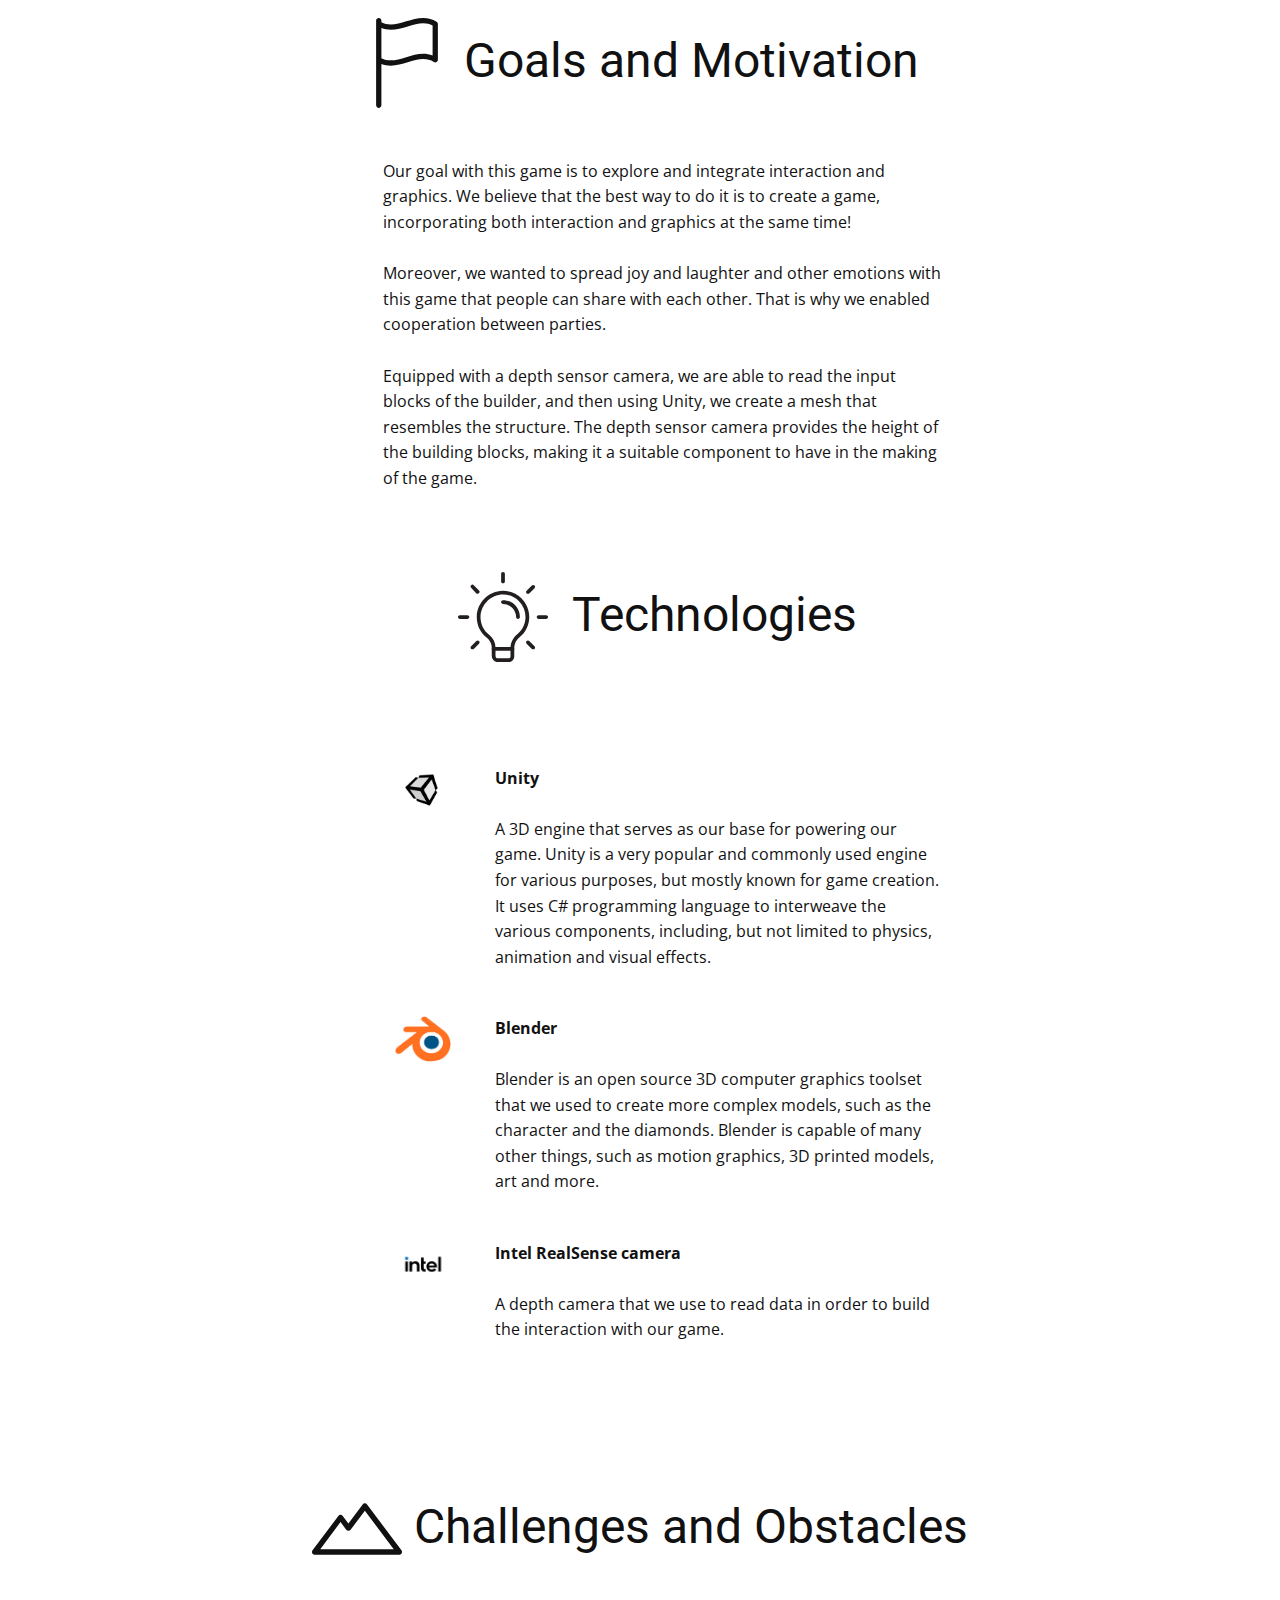
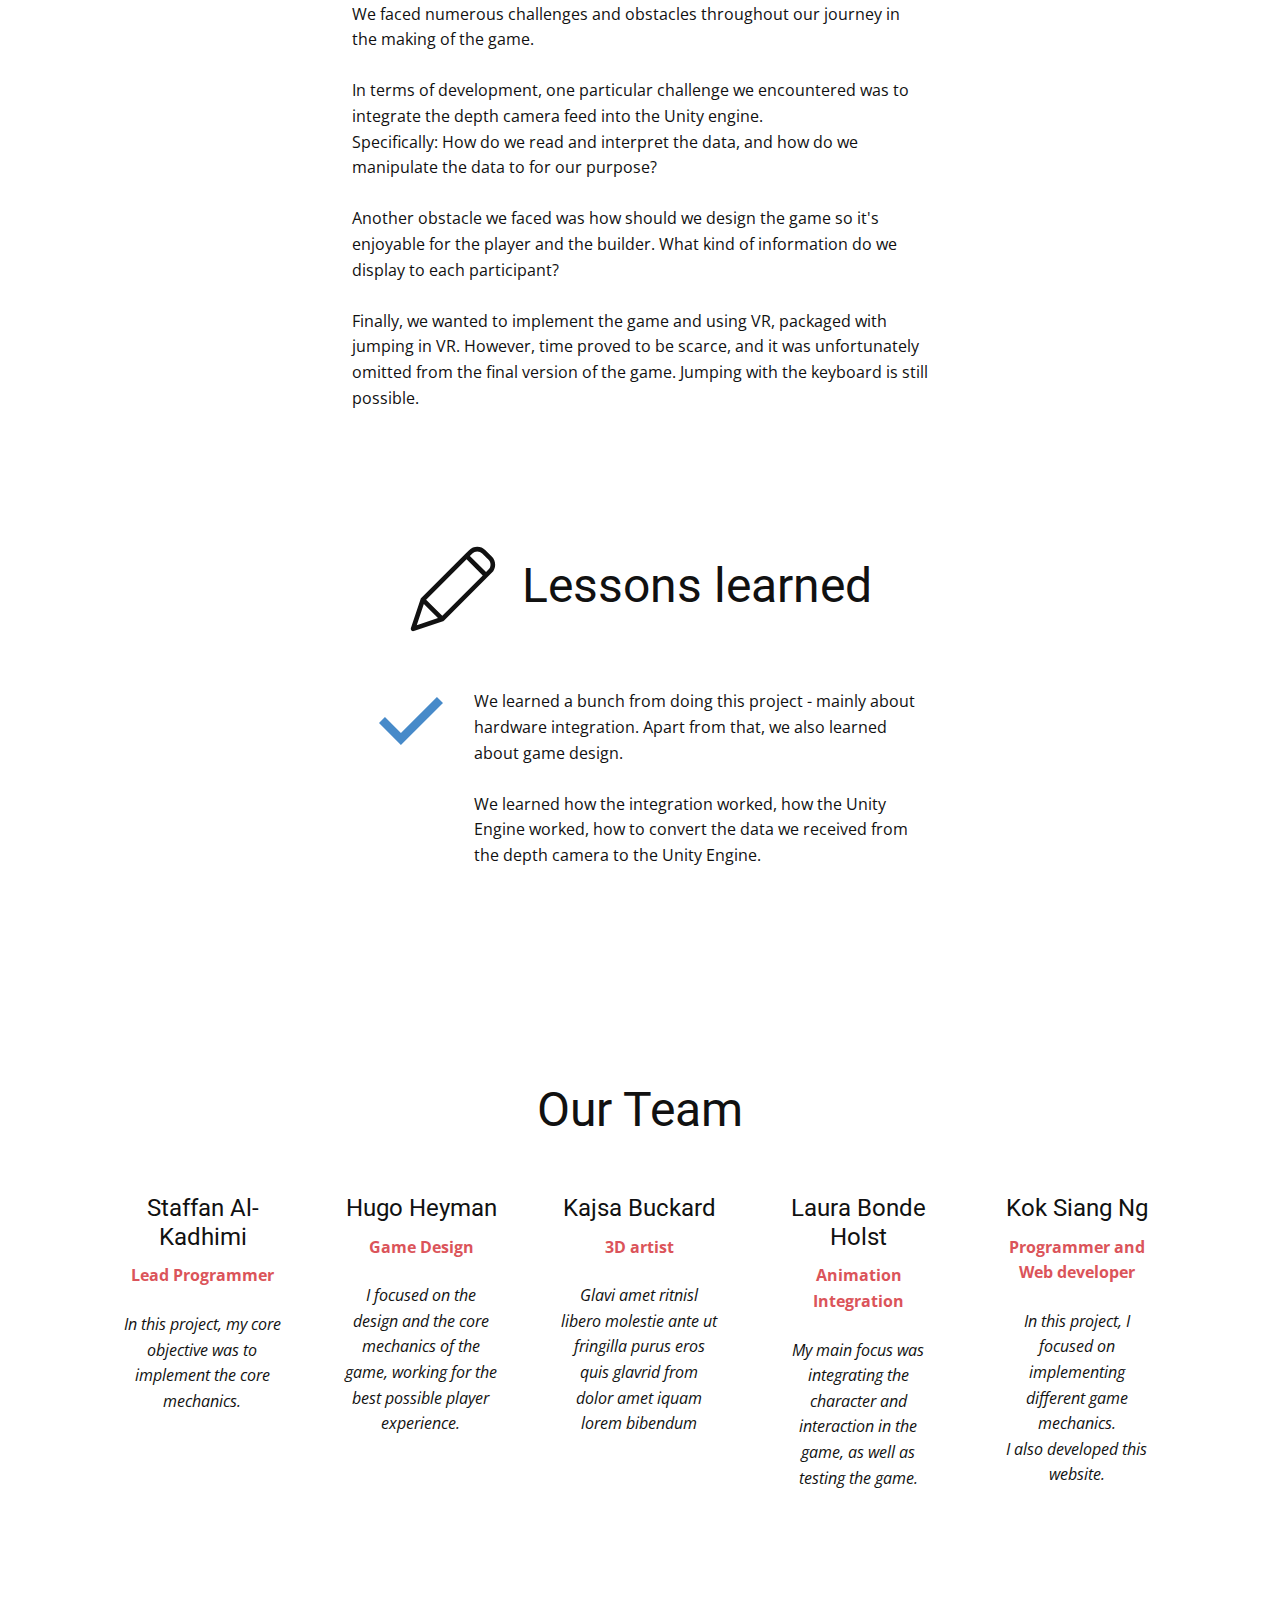
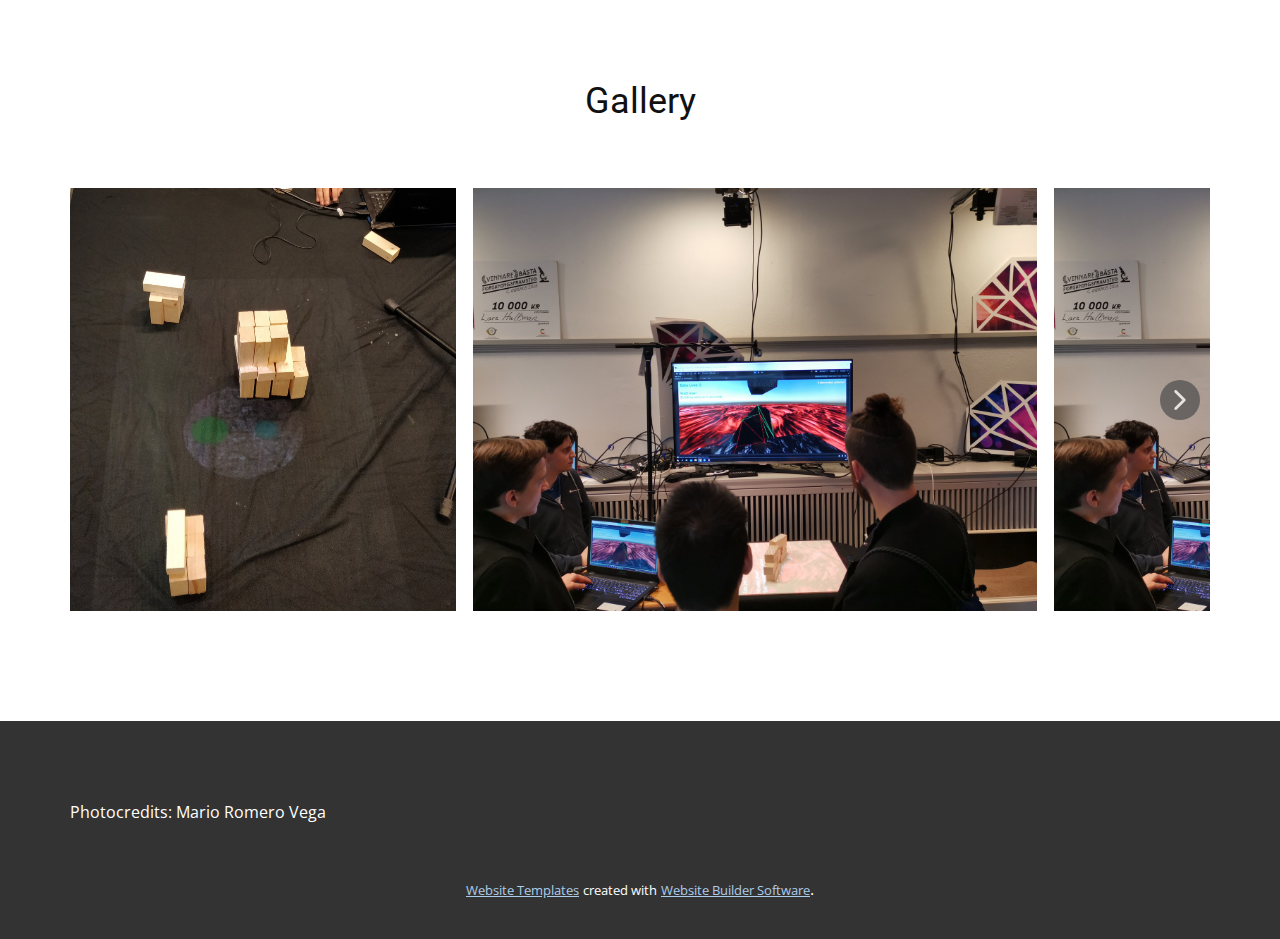
==== commit 7da2458e: "added pictures" ====
--- a/Home.html
+++ b/Home.html
@@ -210,29 +210,7 @@
               <div class="u-container-layout u-similar-container u-container-layout-1">
                 <h4 class="u-align-center u-text u-text-default u-text-2">Staffan Al-Kadhimi</h4>
                 <p class="u-text u-text-default u-text-palette-2-base u-text-3">Lead Programmer</p>
-                <p class="u-text u-text-4">In this project, I focused&nbsp;</p>
-                <div class="u-social-icons u-spacing-10 u-social-icons-1">
-                  <a class="u-social-url" target="_blank" href=""><span class="u-icon u-icon-circle u-social-facebook u-social-icon u-icon-1">
-                    <svg class="u-svg-link" preserveAspectRatio="xMidYMin slice" viewBox="0 0 112 112" style=""><use xmlns:xlink="http://www.w3.org/1999/xlink" xlink:href="#svg-7a73"></use></svg>
-                    <svg x="0px" y="0px" viewBox="0 0 112 112" id="svg-7a73" class="u-svg-content"><path d="M75.5,28.8H65.4c-1.5,0-4,0.9-4,4.3v9.4h13.9l-1.5,15.8H61.4v45.1H42.8V58.3h-8.8V42.4h8.8V32.2 c0-7.4,3.4-18.8,18.8-18.8h13.8v15.4H75.5z"></path></svg>
-                  </span>
-                  </a>
-                  <a class="u-social-url" target="_blank" href=""><span class="u-icon u-icon-circle u-social-icon u-social-twitter u-icon-2">
-                    <svg class="u-svg-link" preserveAspectRatio="xMidYMin slice" viewBox="0 0 112 112" style=""><use xmlns:xlink="http://www.w3.org/1999/xlink" xlink:href="#svg-3fbc"></use></svg>
-                    <svg x="0px" y="0px" viewBox="0 0 112 112" id="svg-3fbc" class="u-svg-content"><path d="M92.2,38.2c0,0.8,0,1.6,0,2.3c0,24.3-18.6,52.4-52.6,52.4c-10.6,0.1-20.2-2.9-28.5-8.2 c1.4,0.2,2.9,0.2,4.4,0.2c8.7,0,16.7-2.9,23-7.9c-8.1-0.2-14.9-5.5-17.3-12.8c1.1,0.2,2.4,0.2,3.4,0.2c1.6,0,3.3-0.2,4.8-0.7 c-8.4-1.6-14.9-9.2-14.9-18c0-0.2,0-0.2,0-0.2c2.5,1.4,5.4,2.2,8.4,2.3c-5-3.3-8.3-8.9-8.3-15.4c0-3.4,1-6.5,2.5-9.2 c9.1,11.1,22.7,18.5,38,19.2c-0.2-1.4-0.4-2.8-0.4-4.3c0.1-10,8.3-18.2,18.5-18.2c5.4,0,10.1,2.2,13.5,5.7c4.3-0.8,8.1-2.3,11.7-4.5 c-1.4,4.3-4.3,7.9-8.1,10.1c3.7-0.4,7.3-1.4,10.6-2.9C98.9,32.3,95.7,35.5,92.2,38.2z"></path></svg>
-                  </span>
-                  </a>
-                  <a class="u-social-url" target="_blank" href=""><span class="u-icon u-icon-circle u-social-icon u-social-instagram u-icon-3">
-                    <svg class="u-svg-link" preserveAspectRatio="xMidYMin slice" viewBox="0 0 112 112" style=""><use xmlns:xlink="http://www.w3.org/1999/xlink" xlink:href="#svg-4bc0"></use></svg>
-                    <svg x="0px" y="0px" viewBox="0 0 112 112" id="svg-4bc0" class="u-svg-content"><path d="M55.9,32.9c-12.8,0-23.2,10.4-23.2,23.2s10.4,23.2,23.2,23.2s23.2-10.4,23.2-23.2S68.7,32.9,55.9,32.9z M55.9,69.4c-7.4,0-13.3-6-13.3-13.3c-0.1-7.4,6-13.3,13.3-13.3s13.3,6,13.3,13.3C69.3,63.5,63.3,69.4,55.9,69.4z"></path><path d="M79.7,26.8c-3,0-5.4,2.5-5.4,5.4s2.5,5.4,5.4,5.4c3,0,5.4-2.5,5.4-5.4S82.7,26.8,79.7,26.8z"></path><path d="M78.2,11H33.5C21,11,10.8,21.3,10.8,33.7v44.7c0,12.6,10.2,22.8,22.7,22.8h44.7c12.6,0,22.7-10.2,22.7-22.7 V33.7C100.8,21.1,90.6,11,78.2,11z M91,78.4c0,7.1-5.8,12.8-12.8,12.8H33.5c-7.1,0-12.8-5.8-12.8-12.8V33.7 c0-7.1,5.8-12.8,12.8-12.8h44.7c7.1,0,12.8,5.8,12.8,12.8V78.4z"></path></svg>
-                  </span>
-                  </a>
-                  <a class="u-social-url" target="_blank" href="#"><span class="u-icon u-icon-circle u-social-icon u-social-linkedin u-icon-4">
-                    <svg class="u-svg-link" preserveAspectRatio="xMidYMin slice" viewBox="0 0 112 112" style=""><use xmlns:xlink="http://www.w3.org/1999/xlink" xlink:href="#svg-1cc8"></use></svg>
-                    <svg x="0px" y="0px" viewBox="0 0 112 112" id="svg-1cc8" class="u-svg-content"><path d="M33.8,96.8H14.5v-58h19.3V96.8z M24.1,30.9L24.1,30.9c-6.6,0-10.8-4.5-10.8-10.1c0-5.8,4.3-10.1,10.9-10.1 S34.9,15,35.1,20.8C35.1,26.4,30.8,30.9,24.1,30.9z M103.3,96.8H84.1v-31c0-7.8-2.7-13.1-9.8-13.1c-5.3,0-8.5,3.6-9.9,7.1 c-0.6,1.3-0.6,3-0.6,4.8V97H44.5c0,0,0.3-52.6,0-58h19.3v8.2c2.6-3.9,7.2-9.6,17.4-9.6c12.7,0,22.2,8.4,22.2,26.1V96.8z"></path></svg>
-                  </span>
-                  </a>
-                </div>
+                <p class="u-text u-text-4">In this project, my core objective was to implement the core mechanics.</p>
               </div>
             </div>
             <div class="u-align-center u-container-style u-list-item u-repeater-item">
@@ -240,28 +218,6 @@
                 <h4 class="u-align-center u-text u-text-default u-text-5">Hugo Heyman</h4>
                 <p class="u-text u-text-default u-text-palette-2-base u-text-6">Game Design</p>
                 <p class="u-text u-text-7">I focused on the design and the core mechanics of the game, working for the best possible player experience.</p>
-                <div class="u-social-icons u-spacing-10 u-social-icons-2">
-                  <a class="u-social-url" target="_blank" href=""><span class="u-icon u-icon-circle u-social-facebook u-social-icon u-icon-5">
-                    <svg class="u-svg-link" preserveAspectRatio="xMidYMin slice" viewBox="0 0 112 112" style=""><use xmlns:xlink="http://www.w3.org/1999/xlink" xlink:href="#svg-7a73"></use></svg>
-                    <svg x="0px" y="0px" viewBox="0 0 112 112" id="svg-7a73" class="u-svg-content"><path d="M75.5,28.8H65.4c-1.5,0-4,0.9-4,4.3v9.4h13.9l-1.5,15.8H61.4v45.1H42.8V58.3h-8.8V42.4h8.8V32.2 c0-7.4,3.4-18.8,18.8-18.8h13.8v15.4H75.5z"></path></svg>
-                  </span>
-                  </a>
-                  <a class="u-social-url" target="_blank" href=""><span class="u-icon u-icon-circle u-social-icon u-social-twitter u-icon-6">
-                    <svg class="u-svg-link" preserveAspectRatio="xMidYMin slice" viewBox="0 0 112 112" style=""><use xmlns:xlink="http://www.w3.org/1999/xlink" xlink:href="#svg-3fbc"></use></svg>
-                    <svg x="0px" y="0px" viewBox="0 0 112 112" id="svg-3fbc" class="u-svg-content"><path d="M92.2,38.2c0,0.8,0,1.6,0,2.3c0,24.3-18.6,52.4-52.6,52.4c-10.6,0.1-20.2-2.9-28.5-8.2 c1.4,0.2,2.9,0.2,4.4,0.2c8.7,0,16.7-2.9,23-7.9c-8.1-0.2-14.9-5.5-17.3-12.8c1.1,0.2,2.4,0.2,3.4,0.2c1.6,0,3.3-0.2,4.8-0.7 c-8.4-1.6-14.9-9.2-14.9-18c0-0.2,0-0.2,0-0.2c2.5,1.4,5.4,2.2,8.4,2.3c-5-3.3-8.3-8.9-8.3-15.4c0-3.4,1-6.5,2.5-9.2 c9.1,11.1,22.7,18.5,38,19.2c-0.2-1.4-0.4-2.8-0.4-4.3c0.1-10,8.3-18.2,18.5-18.2c5.4,0,10.1,2.2,13.5,5.7c4.3-0.8,8.1-2.3,11.7-4.5 c-1.4,4.3-4.3,7.9-8.1,10.1c3.7-0.4,7.3-1.4,10.6-2.9C98.9,32.3,95.7,35.5,92.2,38.2z"></path></svg>
-                  </span>
-                  </a>
-                  <a class="u-social-url" target="_blank" href=""><span class="u-icon u-icon-circle u-social-icon u-social-instagram u-icon-7">
-                    <svg class="u-svg-link" preserveAspectRatio="xMidYMin slice" viewBox="0 0 112 112" style=""><use xmlns:xlink="http://www.w3.org/1999/xlink" xlink:href="#svg-4bc0"></use></svg>
-                    <svg x="0px" y="0px" viewBox="0 0 112 112" id="svg-4bc0" class="u-svg-content"><path d="M55.9,32.9c-12.8,0-23.2,10.4-23.2,23.2s10.4,23.2,23.2,23.2s23.2-10.4,23.2-23.2S68.7,32.9,55.9,32.9z M55.9,69.4c-7.4,0-13.3-6-13.3-13.3c-0.1-7.4,6-13.3,13.3-13.3s13.3,6,13.3,13.3C69.3,63.5,63.3,69.4,55.9,69.4z"></path><path d="M79.7,26.8c-3,0-5.4,2.5-5.4,5.4s2.5,5.4,5.4,5.4c3,0,5.4-2.5,5.4-5.4S82.7,26.8,79.7,26.8z"></path><path d="M78.2,11H33.5C21,11,10.8,21.3,10.8,33.7v44.7c0,12.6,10.2,22.8,22.7,22.8h44.7c12.6,0,22.7-10.2,22.7-22.7 V33.7C100.8,21.1,90.6,11,78.2,11z M91,78.4c0,7.1-5.8,12.8-12.8,12.8H33.5c-7.1,0-12.8-5.8-12.8-12.8V33.7 c0-7.1,5.8-12.8,12.8-12.8h44.7c7.1,0,12.8,5.8,12.8,12.8V78.4z"></path></svg>
-                  </span>
-                  </a>
-                  <a class="u-social-url" target="_blank" href="#"><span class="u-icon u-icon-circle u-social-icon u-social-linkedin u-icon-8">
-                    <svg class="u-svg-link" preserveAspectRatio="xMidYMin slice" viewBox="0 0 112 112" style=""><use xmlns:xlink="http://www.w3.org/1999/xlink" xlink:href="#svg-1cc8"></use></svg>
-                    <svg x="0px" y="0px" viewBox="0 0 112 112" id="svg-1cc8" class="u-svg-content"><path d="M33.8,96.8H14.5v-58h19.3V96.8z M24.1,30.9L24.1,30.9c-6.6,0-10.8-4.5-10.8-10.1c0-5.8,4.3-10.1,10.9-10.1 S34.9,15,35.1,20.8C35.1,26.4,30.8,30.9,24.1,30.9z M103.3,96.8H84.1v-31c0-7.8-2.7-13.1-9.8-13.1c-5.3,0-8.5,3.6-9.9,7.1 c-0.6,1.3-0.6,3-0.6,4.8V97H44.5c0,0,0.3-52.6,0-58h19.3v8.2c2.6-3.9,7.2-9.6,17.4-9.6c12.7,0,22.2,8.4,22.2,26.1V96.8z"></path></svg>
-                  </span>
-                  </a>
-                </div>
               </div>
             </div>
             <div class="u-align-center u-container-style u-list-item u-repeater-item">
@@ -269,28 +225,6 @@
                 <h4 class="u-align-center u-text u-text-default u-text-8">Kajsa Buckard</h4>
                 <p class="u-text u-text-default u-text-palette-2-base u-text-9">3D artist</p>
                 <p class="u-text u-text-10">Glavi amet ritnisl libero molestie ante ut fringilla purus eros quis glavrid from dolor amet iquam lorem bibendum</p>
-                <div class="u-social-icons u-spacing-10 u-social-icons-3">
-                  <a class="u-social-url" target="_blank" href=""><span class="u-icon u-icon-circle u-social-facebook u-social-icon u-icon-9">
-                    <svg class="u-svg-link" preserveAspectRatio="xMidYMin slice" viewBox="0 0 112 112" style=""><use xmlns:xlink="http://www.w3.org/1999/xlink" xlink:href="#svg-7a73"></use></svg>
-                    <svg x="0px" y="0px" viewBox="0 0 112 112" id="svg-7a73" class="u-svg-content"><path d="M75.5,28.8H65.4c-1.5,0-4,0.9-4,4.3v9.4h13.9l-1.5,15.8H61.4v45.1H42.8V58.3h-8.8V42.4h8.8V32.2 c0-7.4,3.4-18.8,18.8-18.8h13.8v15.4H75.5z"></path></svg>
-                  </span>
-                  </a>
-                  <a class="u-social-url" target="_blank" href=""><span class="u-icon u-icon-circle u-social-icon u-social-twitter u-icon-10">
-                    <svg class="u-svg-link" preserveAspectRatio="xMidYMin slice" viewBox="0 0 112 112" style=""><use xmlns:xlink="http://www.w3.org/1999/xlink" xlink:href="#svg-3fbc"></use></svg>
-                    <svg x="0px" y="0px" viewBox="0 0 112 112" id="svg-3fbc" class="u-svg-content"><path d="M92.2,38.2c0,0.8,0,1.6,0,2.3c0,24.3-18.6,52.4-52.6,52.4c-10.6,0.1-20.2-2.9-28.5-8.2 c1.4,0.2,2.9,0.2,4.4,0.2c8.7,0,16.7-2.9,23-7.9c-8.1-0.2-14.9-5.5-17.3-12.8c1.1,0.2,2.4,0.2,3.4,0.2c1.6,0,3.3-0.2,4.8-0.7 c-8.4-1.6-14.9-9.2-14.9-18c0-0.2,0-0.2,0-0.2c2.5,1.4,5.4,2.2,8.4,2.3c-5-3.3-8.3-8.9-8.3-15.4c0-3.4,1-6.5,2.5-9.2 c9.1,11.1,22.7,18.5,38,19.2c-0.2-1.4-0.4-2.8-0.4-4.3c0.1-10,8.3-18.2,18.5-18.2c5.4,0,10.1,2.2,13.5,5.7c4.3-0.8,8.1-2.3,11.7-4.5 c-1.4,4.3-4.3,7.9-8.1,10.1c3.7-0.4,7.3-1.4,10.6-2.9C98.9,32.3,95.7,35.5,92.2,38.2z"></path></svg>
-                  </span>
-                  </a>
-                  <a class="u-social-url" target="_blank" href=""><span class="u-icon u-icon-circle u-social-icon u-social-instagram u-icon-11">
-                    <svg class="u-svg-link" preserveAspectRatio="xMidYMin slice" viewBox="0 0 112 112" style=""><use xmlns:xlink="http://www.w3.org/1999/xlink" xlink:href="#svg-4bc0"></use></svg>
-                    <svg x="0px" y="0px" viewBox="0 0 112 112" id="svg-4bc0" class="u-svg-content"><path d="M55.9,32.9c-12.8,0-23.2,10.4-23.2,23.2s10.4,23.2,23.2,23.2s23.2-10.4,23.2-23.2S68.7,32.9,55.9,32.9z M55.9,69.4c-7.4,0-13.3-6-13.3-13.3c-0.1-7.4,6-13.3,13.3-13.3s13.3,6,13.3,13.3C69.3,63.5,63.3,69.4,55.9,69.4z"></path><path d="M79.7,26.8c-3,0-5.4,2.5-5.4,5.4s2.5,5.4,5.4,5.4c3,0,5.4-2.5,5.4-5.4S82.7,26.8,79.7,26.8z"></path><path d="M78.2,11H33.5C21,11,10.8,21.3,10.8,33.7v44.7c0,12.6,10.2,22.8,22.7,22.8h44.7c12.6,0,22.7-10.2,22.7-22.7 V33.7C100.8,21.1,90.6,11,78.2,11z M91,78.4c0,7.1-5.8,12.8-12.8,12.8H33.5c-7.1,0-12.8-5.8-12.8-12.8V33.7 c0-7.1,5.8-12.8,12.8-12.8h44.7c7.1,0,12.8,5.8,12.8,12.8V78.4z"></path></svg>
-                  </span>
-                  </a>
-                  <a class="u-social-url" target="_blank" href="#"><span class="u-icon u-icon-circle u-social-icon u-social-linkedin u-icon-12">
-                    <svg class="u-svg-link" preserveAspectRatio="xMidYMin slice" viewBox="0 0 112 112" style=""><use xmlns:xlink="http://www.w3.org/1999/xlink" xlink:href="#svg-1cc8"></use></svg>
-                    <svg x="0px" y="0px" viewBox="0 0 112 112" id="svg-1cc8" class="u-svg-content"><path d="M33.8,96.8H14.5v-58h19.3V96.8z M24.1,30.9L24.1,30.9c-6.6,0-10.8-4.5-10.8-10.1c0-5.8,4.3-10.1,10.9-10.1 S34.9,15,35.1,20.8C35.1,26.4,30.8,30.9,24.1,30.9z M103.3,96.8H84.1v-31c0-7.8-2.7-13.1-9.8-13.1c-5.3,0-8.5,3.6-9.9,7.1 c-0.6,1.3-0.6,3-0.6,4.8V97H44.5c0,0,0.3-52.6,0-58h19.3v8.2c2.6-3.9,7.2-9.6,17.4-9.6c12.7,0,22.2,8.4,22.2,26.1V96.8z"></path></svg>
-                  </span>
-                  </a>
-                </div>
               </div>
             </div>
             <div class="u-align-center u-container-style u-list-item u-repeater-item">
@@ -298,28 +232,6 @@
                 <h4 class="u-align-center u-text u-text-default u-text-11">Laura Bonde Holst</h4>
                 <p class="u-text u-text-default u-text-palette-2-base u-text-12">Animation Integration</p>
                 <p class="u-text u-text-13">My main focus was integrating the character and interaction in the game, as well as testing the game.</p>
-                <div class="u-social-icons u-spacing-10 u-social-icons-4">
-                  <a class="u-social-url" target="_blank" href=""><span class="u-icon u-icon-circle u-social-facebook u-social-icon u-icon-13">
-                    <svg class="u-svg-link" preserveAspectRatio="xMidYMin slice" viewBox="0 0 112 112" style=""><use xmlns:xlink="http://www.w3.org/1999/xlink" xlink:href="#svg-7a73"></use></svg>
-                    <svg x="0px" y="0px" viewBox="0 0 112 112" id="svg-7a73" class="u-svg-content"><path d="M75.5,28.8H65.4c-1.5,0-4,0.9-4,4.3v9.4h13.9l-1.5,15.8H61.4v45.1H42.8V58.3h-8.8V42.4h8.8V32.2 c0-7.4,3.4-18.8,18.8-18.8h13.8v15.4H75.5z"></path></svg>
-                  </span>
-                  </a>
-                  <a class="u-social-url" target="_blank" href=""><span class="u-icon u-icon-circle u-social-icon u-social-twitter u-icon-14">
-                    <svg class="u-svg-link" preserveAspectRatio="xMidYMin slice" viewBox="0 0 112 112" style=""><use xmlns:xlink="http://www.w3.org/1999/xlink" xlink:href="#svg-3fbc"></use></svg>
-                    <svg x="0px" y="0px" viewBox="0 0 112 112" id="svg-3fbc" class="u-svg-content"><path d="M92.2,38.2c0,0.8,0,1.6,0,2.3c0,24.3-18.6,52.4-52.6,52.4c-10.6,0.1-20.2-2.9-28.5-8.2 c1.4,0.2,2.9,0.2,4.4,0.2c8.7,0,16.7-2.9,23-7.9c-8.1-0.2-14.9-5.5-17.3-12.8c1.1,0.2,2.4,0.2,3.4,0.2c1.6,0,3.3-0.2,4.8-0.7 c-8.4-1.6-14.9-9.2-14.9-18c0-0.2,0-0.2,0-0.2c2.5,1.4,5.4,2.2,8.4,2.3c-5-3.3-8.3-8.9-8.3-15.4c0-3.4,1-6.5,2.5-9.2 c9.1,11.1,22.7,18.5,38,19.2c-0.2-1.4-0.4-2.8-0.4-4.3c0.1-10,8.3-18.2,18.5-18.2c5.4,0,10.1,2.2,13.5,5.7c4.3-0.8,8.1-2.3,11.7-4.5 c-1.4,4.3-4.3,7.9-8.1,10.1c3.7-0.4,7.3-1.4,10.6-2.9C98.9,32.3,95.7,35.5,92.2,38.2z"></path></svg>
-                  </span>
-                  </a>
-                  <a class="u-social-url" target="_blank" href=""><span class="u-icon u-icon-circle u-social-icon u-social-instagram u-icon-15">
-                    <svg class="u-svg-link" preserveAspectRatio="xMidYMin slice" viewBox="0 0 112 112" style=""><use xmlns:xlink="http://www.w3.org/1999/xlink" xlink:href="#svg-4bc0"></use></svg>
-                    <svg x="0px" y="0px" viewBox="0 0 112 112" id="svg-4bc0" class="u-svg-content"><path d="M55.9,32.9c-12.8,0-23.2,10.4-23.2,23.2s10.4,23.2,23.2,23.2s23.2-10.4,23.2-23.2S68.7,32.9,55.9,32.9z M55.9,69.4c-7.4,0-13.3-6-13.3-13.3c-0.1-7.4,6-13.3,13.3-13.3s13.3,6,13.3,13.3C69.3,63.5,63.3,69.4,55.9,69.4z"></path><path d="M79.7,26.8c-3,0-5.4,2.5-5.4,5.4s2.5,5.4,5.4,5.4c3,0,5.4-2.5,5.4-5.4S82.7,26.8,79.7,26.8z"></path><path d="M78.2,11H33.5C21,11,10.8,21.3,10.8,33.7v44.7c0,12.6,10.2,22.8,22.7,22.8h44.7c12.6,0,22.7-10.2,22.7-22.7 V33.7C100.8,21.1,90.6,11,78.2,11z M91,78.4c0,7.1-5.8,12.8-12.8,12.8H33.5c-7.1,0-12.8-5.8-12.8-12.8V33.7 c0-7.1,5.8-12.8,12.8-12.8h44.7c7.1,0,12.8,5.8,12.8,12.8V78.4z"></path></svg>
-                  </span>
-                  </a>
-                  <a class="u-social-url" target="_blank" href="#"><span class="u-icon u-icon-circle u-social-icon u-social-linkedin u-icon-16">
-                    <svg class="u-svg-link" preserveAspectRatio="xMidYMin slice" viewBox="0 0 112 112" style=""><use xmlns:xlink="http://www.w3.org/1999/xlink" xlink:href="#svg-1cc8"></use></svg>
-                    <svg x="0px" y="0px" viewBox="0 0 112 112" id="svg-1cc8" class="u-svg-content"><path d="M33.8,96.8H14.5v-58h19.3V96.8z M24.1,30.9L24.1,30.9c-6.6,0-10.8-4.5-10.8-10.1c0-5.8,4.3-10.1,10.9-10.1 S34.9,15,35.1,20.8C35.1,26.4,30.8,30.9,24.1,30.9z M103.3,96.8H84.1v-31c0-7.8-2.7-13.1-9.8-13.1c-5.3,0-8.5,3.6-9.9,7.1 c-0.6,1.3-0.6,3-0.6,4.8V97H44.5c0,0,0.3-52.6,0-58h19.3v8.2c2.6-3.9,7.2-9.6,17.4-9.6c12.7,0,22.2,8.4,22.2,26.1V96.8z"></path></svg>
-                  </span>
-                  </a>
-                </div>
               </div>
             </div>
             <div class="u-align-center u-container-style u-list-item u-repeater-item">
@@ -328,28 +240,6 @@
                 <p class="u-text u-text-default u-text-palette-2-base u-text-15">Programmer and Web developer</p>
                 <p class="u-text u-text-16">In this project, I focused on implementing different game mechanics.<br>I also developed this website.
                 </p>
-                <div class="u-social-icons u-spacing-10 u-social-icons-5">
-                  <a class="u-social-url" target="_blank" href=""><span class="u-icon u-icon-circle u-social-facebook u-social-icon u-icon-17">
-                    <svg class="u-svg-link" preserveAspectRatio="xMidYMin slice" viewBox="0 0 112 112" style=""><use xmlns:xlink="http://www.w3.org/1999/xlink" xlink:href="#svg-7a73"></use></svg>
-                    <svg x="0px" y="0px" viewBox="0 0 112 112" id="svg-7a73" class="u-svg-content"><path d="M75.5,28.8H65.4c-1.5,0-4,0.9-4,4.3v9.4h13.9l-1.5,15.8H61.4v45.1H42.8V58.3h-8.8V42.4h8.8V32.2 c0-7.4,3.4-18.8,18.8-18.8h13.8v15.4H75.5z"></path></svg>
-                  </span>
-                  </a>
-                  <a class="u-social-url" target="_blank" href=""><span class="u-icon u-icon-circle u-social-icon u-social-twitter u-icon-18">
-                    <svg class="u-svg-link" preserveAspectRatio="xMidYMin slice" viewBox="0 0 112 112" style=""><use xmlns:xlink="http://www.w3.org/1999/xlink" xlink:href="#svg-3fbc"></use></svg>
-                    <svg x="0px" y="0px" viewBox="0 0 112 112" id="svg-3fbc" class="u-svg-content"><path d="M92.2,38.2c0,0.8,0,1.6,0,2.3c0,24.3-18.6,52.4-52.6,52.4c-10.6,0.1-20.2-2.9-28.5-8.2 c1.4,0.2,2.9,0.2,4.4,0.2c8.7,0,16.7-2.9,23-7.9c-8.1-0.2-14.9-5.5-17.3-12.8c1.1,0.2,2.4,0.2,3.4,0.2c1.6,0,3.3-0.2,4.8-0.7 c-8.4-1.6-14.9-9.2-14.9-18c0-0.2,0-0.2,0-0.2c2.5,1.4,5.4,2.2,8.4,2.3c-5-3.3-8.3-8.9-8.3-15.4c0-3.4,1-6.5,2.5-9.2 c9.1,11.1,22.7,18.5,38,19.2c-0.2-1.4-0.4-2.8-0.4-4.3c0.1-10,8.3-18.2,18.5-18.2c5.4,0,10.1,2.2,13.5,5.7c4.3-0.8,8.1-2.3,11.7-4.5 c-1.4,4.3-4.3,7.9-8.1,10.1c3.7-0.4,7.3-1.4,10.6-2.9C98.9,32.3,95.7,35.5,92.2,38.2z"></path></svg>
-                  </span>
-                  </a>
-                  <a class="u-social-url" target="_blank" href=""><span class="u-icon u-icon-circle u-social-icon u-social-instagram u-icon-19">
-                    <svg class="u-svg-link" preserveAspectRatio="xMidYMin slice" viewBox="0 0 112 112" style=""><use xmlns:xlink="http://www.w3.org/1999/xlink" xlink:href="#svg-4bc0"></use></svg>
-                    <svg x="0px" y="0px" viewBox="0 0 112 112" id="svg-4bc0" class="u-svg-content"><path d="M55.9,32.9c-12.8,0-23.2,10.4-23.2,23.2s10.4,23.2,23.2,23.2s23.2-10.4,23.2-23.2S68.7,32.9,55.9,32.9z M55.9,69.4c-7.4,0-13.3-6-13.3-13.3c-0.1-7.4,6-13.3,13.3-13.3s13.3,6,13.3,13.3C69.3,63.5,63.3,69.4,55.9,69.4z"></path><path d="M79.7,26.8c-3,0-5.4,2.5-5.4,5.4s2.5,5.4,5.4,5.4c3,0,5.4-2.5,5.4-5.4S82.7,26.8,79.7,26.8z"></path><path d="M78.2,11H33.5C21,11,10.8,21.3,10.8,33.7v44.7c0,12.6,10.2,22.8,22.7,22.8h44.7c12.6,0,22.7-10.2,22.7-22.7 V33.7C100.8,21.1,90.6,11,78.2,11z M91,78.4c0,7.1-5.8,12.8-12.8,12.8H33.5c-7.1,0-12.8-5.8-12.8-12.8V33.7 c0-7.1,5.8-12.8,12.8-12.8h44.7c7.1,0,12.8,5.8,12.8,12.8V78.4z"></path></svg>
-                  </span>
-                  </a>
-                  <a class="u-social-url" target="_blank" href="#"><span class="u-icon u-icon-circle u-social-icon u-social-linkedin u-icon-20">
-                    <svg class="u-svg-link" preserveAspectRatio="xMidYMin slice" viewBox="0 0 112 112" style=""><use xmlns:xlink="http://www.w3.org/1999/xlink" xlink:href="#svg-1cc8"></use></svg>
-                    <svg x="0px" y="0px" viewBox="0 0 112 112" id="svg-1cc8" class="u-svg-content"><path d="M33.8,96.8H14.5v-58h19.3V96.8z M24.1,30.9L24.1,30.9c-6.6,0-10.8-4.5-10.8-10.1c0-5.8,4.3-10.1,10.9-10.1 S34.9,15,35.1,20.8C35.1,26.4,30.8,30.9,24.1,30.9z M103.3,96.8H84.1v-31c0-7.8-2.7-13.1-9.8-13.1c-5.3,0-8.5,3.6-9.9,7.1 c-0.6,1.3-0.6,3-0.6,4.8V97H44.5c0,0,0.3-52.6,0-58h19.3v8.2c2.6-3.9,7.2-9.6,17.4-9.6c12.7,0,22.2,8.4,22.2,26.1V96.8z"></path></svg>
-                  </span>
-                  </a>
-                </div>
               </div>
             </div>
           </div>
@@ -357,15 +247,41 @@
       </div>
     </section>
     <section class="u-align-center u-clearfix u-section-8" id="sec-bed2">
-      <div class="u-clearfix u-sheet u-valign-middle u-sheet-1">
+      <div class="u-clearfix u-sheet u-sheet-1">
         <h2 class="u-text u-text-default u-text-1">Gallery</h2>
-        <p class="u-text u-text-2">Sample text. Click to select the text box. Click again or double click to start editing the text.</p>
         <div class="u-expanded-width u-gallery u-layout-horizontal u-lightbox u-show-text-on-hover u-gallery-1" id="carousel-f65d">
           <div class="u-gallery-inner u-gallery-inner-1" role="listbox"><div class="u-effect-fade u-gallery-item u-gallery-item-1"><div class="u-back-slide" data-image-width="1459" data-image-height="1600"><img class="u-back-image" src="images/P21.jpg">
 </div><div class="u-over-slide u-shading u-over-slide-1"><h3 class="u-gallery-heading"></h3><p class="u-gallery-text"></p>
 </div>
-</div><div class="u-effect-fade u-gallery-item u-gallery-item-2"><div class="u-back-slide"><img class="u-back-image" src="images/6.svg">
+</div><div class="u-effect-fade u-gallery-item u-gallery-item-2"><div class="u-back-slide" data-image-width="3648" data-image-height="2736"><img class="u-back-image" src="images/IMG_20211011_132236.jpg">
 </div><div class="u-over-slide u-shading u-over-slide-2"><h3 class="u-gallery-heading"></h3><p class="u-gallery-text"></p>
+</div>
+</div><div class="u-effect-fade u-gallery-item u-gallery-item-3" data-image-width="3648" data-image-height="2736"><div class="u-back-slide"><img class="u-back-image" src="images/IMG_20211011_1322361.jpg">
+</div><div class="u-over-slide u-shading u-over-slide-3"><h3 class="u-gallery-heading"></h3><p class="u-gallery-text"></p>
+</div>
+</div><div class="u-effect-fade u-gallery-item u-gallery-item-4" data-image-width="3648" data-image-height="2736"><div class="u-back-slide"><img class="u-back-image" src="images/IMG_20211011_132302.jpg">
+</div><div class="u-over-slide u-shading u-over-slide-4"><h3 class="u-gallery-heading"></h3><p class="u-gallery-text"></p>
+</div>
+</div><div class="u-effect-fade u-gallery-item u-gallery-item-5" data-image-width="3648" data-image-height="2736"><div class="u-back-slide"><img class="u-back-image" src="images/IMG_20211011_132225.jpg">
+</div><div class="u-over-slide u-shading u-over-slide-5"><h3 class="u-gallery-heading"></h3><p class="u-gallery-text"></p>
+</div>
+</div><div class="u-effect-fade u-gallery-item u-gallery-item-6" data-image-width="4000" data-image-height="2252"><div class="u-back-slide"><img class="u-back-image" src="images/20211011_132629.jpg">
+</div><div class="u-over-slide u-shading u-over-slide-6"><h3 class="u-gallery-heading"></h3><p class="u-gallery-text"></p>
+</div>
+</div><div class="u-effect-fade u-gallery-item u-gallery-item-7" data-image-width="4000" data-image-height="2252"><div class="u-back-slide"><img class="u-back-image" src="images/20211011_132303.jpg">
+</div><div class="u-over-slide u-shading u-over-slide-7"><h3 class="u-gallery-heading"></h3><p class="u-gallery-text"></p>
+</div>
+</div><div class="u-effect-fade u-gallery-item u-gallery-item-8" data-image-width="4000" data-image-height="2252"><div class="u-back-slide"><img class="u-back-image" src="images/20211011_132315.jpg">
+</div><div class="u-over-slide u-shading u-over-slide-8"><h3 class="u-gallery-heading"></h3><p class="u-gallery-text"></p>
+</div>
+</div><div class="u-effect-fade u-gallery-item u-gallery-item-9" data-image-width="4000" data-image-height="2252"><div class="u-back-slide"><img class="u-back-image" src="images/20211011_132309.jpg">
+</div><div class="u-over-slide u-shading u-over-slide-9"><h3 class="u-gallery-heading"></h3><p class="u-gallery-text"></p>
+</div>
+</div><div class="u-effect-fade u-gallery-item u-gallery-item-10" data-image-width="2252" data-image-height="4000"><div class="u-back-slide"><img class="u-back-image" src="images/20211011_140926.jpg">
+</div><div class="u-over-slide u-shading u-over-slide-10"><h3 class="u-gallery-heading"></h3><p class="u-gallery-text"></p>
+</div>
+</div><div class="u-effect-fade u-gallery-item u-gallery-item-11" data-image-width="2304" data-image-height="4608"><div class="u-back-slide"><img class="u-back-image" src="images/IMG_20211103_143744.jpg">
+</div><div class="u-over-slide u-shading u-over-slide-11"><h3 class="u-gallery-heading"></h3><p class="u-gallery-text"></p>
 </div>
 </div></div>
           <a class="u-absolute-vcenter u-gallery-nav u-gallery-nav-prev u-grey-70 u-icon-circle u-opacity u-opacity-70 u-spacing-10 u-text-white u-gallery-nav-1" href="#" role="button">
@@ -397,7 +313,9 @@
     </section>
     
     
-    <footer class="u-align-center u-clearfix u-footer u-grey-80 u-footer" id="sec-71fd"><div class="u-align-left u-clearfix u-sheet u-sheet-1"></div></footer>
+    <footer class="u-align-center u-clearfix u-footer u-grey-80 u-footer" id="sec-71fd"><div class="u-align-left u-clearfix u-sheet u-sheet-1">
+        <p class="u-text u-text-default u-text-1">Photocredits: Mario Romero Vega</p>
+      </div></footer>
     <section class="u-backlink u-clearfix u-grey-80">
       <a class="u-link" href="https://nicepage.com/website-templates" target="_blank">
         <span>Website Templates</span>
--- a/nicepage.css
+++ b/nicepage.css
@@ -34653,26 +34653,14 @@
 .u-footer .u-sheet-1 {
   min-height: 120px;
 }
-@media (max-width: 1199px) {
-  .u-footer .u-sheet-1 {
-    min-height: 99px;
-  }
-}
-@media (max-width: 991px) {
-  .u-footer .u-sheet-1 {
-    min-height: 76px;
-  }
-}
-@media (max-width: 767px) {
-  .u-footer .u-sheet-1 {
-    min-height: 57px;
-  }
-}
-@media (max-width: 575px) {
-  .u-footer .u-sheet-1 {
-    min-height: 36px;
-  }
-}
+
+.u-footer .u-text-1 {
+  margin: 79px auto 16px 0;
+}
+
+
+
+
 
  /*begin-variables base-font-size*/ 
  html { font-size: 16px; }
--- a/Home.css
+++ b/Home.css
@@ -1,5 +1,5 @@
  .u-section-1 {
-  background-image: linear-gradient(0deg, rgba(0,0,0,0.55), rgba(0,0,0,0.55)), url("images/6.svg");
+  background-image: linear-gradient(0deg, rgba(0,0,0,0.55), rgba(0,0,0,0.55)), url("[data-uri]");
   background-position: 50% 50%;
 }
 
@@ -84,7 +84,7 @@
 .u-section-2 .u-image-1 {
   min-height: 655px;
   pointer-events: auto;
-  background-image: url("images/6.svg");
+  background-image: url("[data-uri]");
   background-position: 50% 50%;
 }
 
@@ -494,7 +494,7 @@
     width: 340px;
   }
 }.u-section-7 .u-sheet-1 {
-  min-height: 852px;
+  min-height: 542px;
 }
 
 .u-section-7 .u-text-1 {
@@ -503,22 +503,22 @@
 
 .u-section-7 .u-list-1 {
   width: 1093px;
-  margin: 85px auto 27px 0;
+  margin: 31px auto 40px;
 }
 
 .u-section-7 .u-repeater-1 {
   grid-template-columns: 20% 20% 20% 20% 20%;
-  min-height: 605px;
+  min-height: 364px;
   grid-gap: 0px 0px;
 }
 
 .u-section-7 .u-container-layout-1 {
-  padding: 30px;
+  padding: 25px 30px 0;
 }
 
 .u-section-7 .u-text-2 {
   text-transform: none;
-  margin: 260px auto 0;
+  margin: 1px auto 0;
 }
 
 .u-section-7 .u-text-3 {
@@ -531,39 +531,14 @@
   margin: 23px 1px 0 0;
 }
 
-.u-section-7 .u-social-icons-1 {
-  white-space: nowrap;
-  height: 27px;
-  min-height: 16px;
-  width: 138px;
-  min-width: 94px;
-  margin: 20px auto 0;
-}
-
-.u-section-7 .u-icon-1 {
-  height: 100%;
-}
-
-.u-section-7 .u-icon-2 {
-  height: 100%;
-}
-
-.u-section-7 .u-icon-3 {
-  height: 100%;
-}
-
-.u-section-7 .u-icon-4 {
-  height: 100%;
-}
-
 .u-section-7 .u-container-layout-2 {
-  padding: 30px;
+  padding: 25px 30px 0;
 }
 
 .u-section-7 .u-text-5 {
   text-transform: none;
   font-size: 1.5rem;
-  margin: 260px auto 0;
+  margin: 1px auto 0;
 }
 
 .u-section-7 .u-text-6 {
@@ -576,39 +551,14 @@
   margin: 23px 1px 0 0;
 }
 
-.u-section-7 .u-social-icons-2 {
-  white-space: nowrap;
-  height: 27px;
-  min-height: 16px;
-  width: 138px;
-  min-width: 94px;
-  margin: 20px auto 0;
-}
-
-.u-section-7 .u-icon-5 {
-  height: 100%;
-}
-
-.u-section-7 .u-icon-6 {
-  height: 100%;
-}
-
-.u-section-7 .u-icon-7 {
-  height: 100%;
-}
-
-.u-section-7 .u-icon-8 {
-  height: 100%;
-}
-
 .u-section-7 .u-container-layout-3 {
-  padding: 30px;
+  padding: 25px 30px 0;
 }
 
 .u-section-7 .u-text-8 {
   text-transform: none;
   font-size: 1.5rem;
-  margin: 260px auto 0;
+  margin: 1px auto 0;
 }
 
 .u-section-7 .u-text-9 {
@@ -621,39 +571,14 @@
   margin: 23px 1px 0 0;
 }
 
-.u-section-7 .u-social-icons-3 {
-  white-space: nowrap;
-  height: 27px;
-  min-height: 16px;
-  width: 138px;
-  min-width: 94px;
-  margin: 20px auto 0;
-}
-
-.u-section-7 .u-icon-9 {
-  height: 100%;
-}
-
-.u-section-7 .u-icon-10 {
-  height: 100%;
-}
-
-.u-section-7 .u-icon-11 {
-  height: 100%;
-}
-
-.u-section-7 .u-icon-12 {
-  height: 100%;
-}
-
 .u-section-7 .u-container-layout-4 {
-  padding: 30px;
+  padding: 25px 30px 0;
 }
 
 .u-section-7 .u-text-11 {
   text-transform: none;
   font-size: 1.5rem;
-  margin: 260px auto 0;
+  margin: 1px auto 0;
 }
 
 .u-section-7 .u-text-12 {
@@ -666,39 +591,14 @@
   margin: 23px 1px 0 0;
 }
 
-.u-section-7 .u-social-icons-4 {
-  white-space: nowrap;
-  height: 27px;
-  min-height: 16px;
-  width: 138px;
-  min-width: 94px;
-  margin: 20px auto 0;
-}
-
-.u-section-7 .u-icon-13 {
-  height: 100%;
-}
-
-.u-section-7 .u-icon-14 {
-  height: 100%;
-}
-
-.u-section-7 .u-icon-15 {
-  height: 100%;
-}
-
-.u-section-7 .u-icon-16 {
-  height: 100%;
-}
-
 .u-section-7 .u-container-layout-5 {
-  padding: 30px;
+  padding: 25px 30px 0;
 }
 
 .u-section-7 .u-text-14 {
   text-transform: none;
   font-size: 1.5rem;
-  margin: 260px auto 0;
+  margin: 1px auto 0;
 }
 
 .u-section-7 .u-text-15 {
@@ -711,31 +611,6 @@
   margin: 23px 1px 0 0;
 }
 
-.u-section-7 .u-social-icons-5 {
-  white-space: nowrap;
-  height: 27px;
-  min-height: 16px;
-  width: 138px;
-  min-width: 94px;
-  margin: 20px auto 0;
-}
-
-.u-section-7 .u-icon-17 {
-  height: 100%;
-}
-
-.u-section-7 .u-icon-18 {
-  height: 100%;
-}
-
-.u-section-7 .u-icon-19 {
-  height: 100%;
-}
-
-.u-section-7 .u-icon-20 {
-  height: 100%;
-}
-
 @media (max-width: 1199px) {
   .u-section-7 .u-sheet-1 {
     min-height: 708px;
@@ -748,7 +623,7 @@
 
   .u-section-7 .u-repeater-1 {
     grid-template-columns: 33.3333% 33.3333% 33.3333%;
-    min-height: 520px;
+    min-height: 313px;
   }
 
   .u-section-7 .u-text-4 {
@@ -782,7 +657,7 @@
   }
 
   .u-section-7 .u-repeater-1 {
-    min-height: 1328px;
+    min-height: 799px;
   }
 }
 
@@ -793,7 +668,7 @@
 
   .u-section-7 .u-repeater-1 {
     grid-template-columns: 100%;
-    min-height: 2241px;
+    min-height: 1348px;
   }
 
   .u-section-7 .u-container-layout-1 {
@@ -831,18 +706,14 @@
 }
 
 .u-section-8 .u-text-1 {
-  margin: 60px auto 0;
-}
-
-.u-section-8 .u-text-2 {
-  margin: 20px 197px 0;
+  margin: 110px auto 0;
 }
 
 .u-section-8 .u-gallery-1 {
   height: 423px;
-  margin-top: 47px;
+  margin-top: 67px;
   margin-bottom: 60px;
-  grid-gap: 17px;
+  grid-gap: 17px 17px;
 }
 
 .u-section-8 .u-gallery-inner-1 {
@@ -863,6 +734,87 @@
 }
 
 .u-section-8 .u-over-slide-2 {
+  background-image: linear-gradient(0deg, rgba(0,0,0,0.2), rgba(0,0,0,0.2));
+  padding: 20px;
+}
+
+.u-section-8 .u-gallery-item-3 {
+  margin-right: 17px;
+}
+
+.u-section-8 .u-over-slide-3 {
+  background-image: linear-gradient(0deg, rgba(0,0,0,0.2), rgba(0,0,0,0.2));
+  padding: 20px;
+}
+
+.u-section-8 .u-gallery-item-4 {
+  margin-right: 17px;
+}
+
+.u-section-8 .u-over-slide-4 {
+  background-image: linear-gradient(0deg, rgba(0,0,0,0.2), rgba(0,0,0,0.2));
+  padding: 20px;
+}
+
+.u-section-8 .u-gallery-item-5 {
+  margin-right: 17px;
+}
+
+.u-section-8 .u-over-slide-5 {
+  background-image: linear-gradient(0deg, rgba(0,0,0,0.2), rgba(0,0,0,0.2));
+  padding: 20px;
+}
+
+.u-section-8 .u-gallery-item-6 {
+  margin-right: 17px;
+}
+
+.u-section-8 .u-over-slide-6 {
+  background-image: linear-gradient(0deg, rgba(0,0,0,0.2), rgba(0,0,0,0.2));
+  padding: 20px;
+}
+
+.u-section-8 .u-gallery-item-7 {
+  margin-right: 17px;
+}
+
+.u-section-8 .u-over-slide-7 {
+  background-image: linear-gradient(0deg, rgba(0,0,0,0.2), rgba(0,0,0,0.2));
+  padding: 20px;
+}
+
+.u-section-8 .u-gallery-item-8 {
+  margin-right: 17px;
+}
+
+.u-section-8 .u-over-slide-8 {
+  background-image: linear-gradient(0deg, rgba(0,0,0,0.2), rgba(0,0,0,0.2));
+  padding: 20px;
+}
+
+.u-section-8 .u-gallery-item-9 {
+  margin-right: 17px;
+}
+
+.u-section-8 .u-over-slide-9 {
+  background-image: linear-gradient(0deg, rgba(0,0,0,0.2), rgba(0,0,0,0.2));
+  padding: 20px;
+}
+
+.u-section-8 .u-gallery-item-10 {
+  margin-right: 17px;
+}
+
+.u-section-8 .u-over-slide-10 {
+  background-image: linear-gradient(0deg, rgba(0,0,0,0.2), rgba(0,0,0,0.2));
+  padding: 20px;
+}
+
+.u-section-8 .u-gallery-item-11 {
+  margin-right: 17px;
+}
+
+.u-section-8 .u-over-slide-11 {
   background-image: linear-gradient(0deg, rgba(0,0,0,0.2), rgba(0,0,0,0.2));
   padding: 20px;
 }
@@ -882,11 +834,6 @@
 }
 
 @media (max-width: 1199px) {
-  .u-section-8 .u-text-2 {
-    margin-left: 97px;
-    margin-right: 97px;
-  }
-
   .u-section-8 .u-gallery-inner-1 {
     grid-template-columns: repeat(2, auto);
     grid-gap: 17px 17px;
@@ -894,11 +841,6 @@
 }
 
 @media (max-width: 991px) {
-  .u-section-8 .u-text-2 {
-    margin-left: 0;
-    margin-right: 0;
-  }
-
   .u-section-8 .u-gallery-inner-1 {
     grid-template-columns: repeat(1, auto);
   }
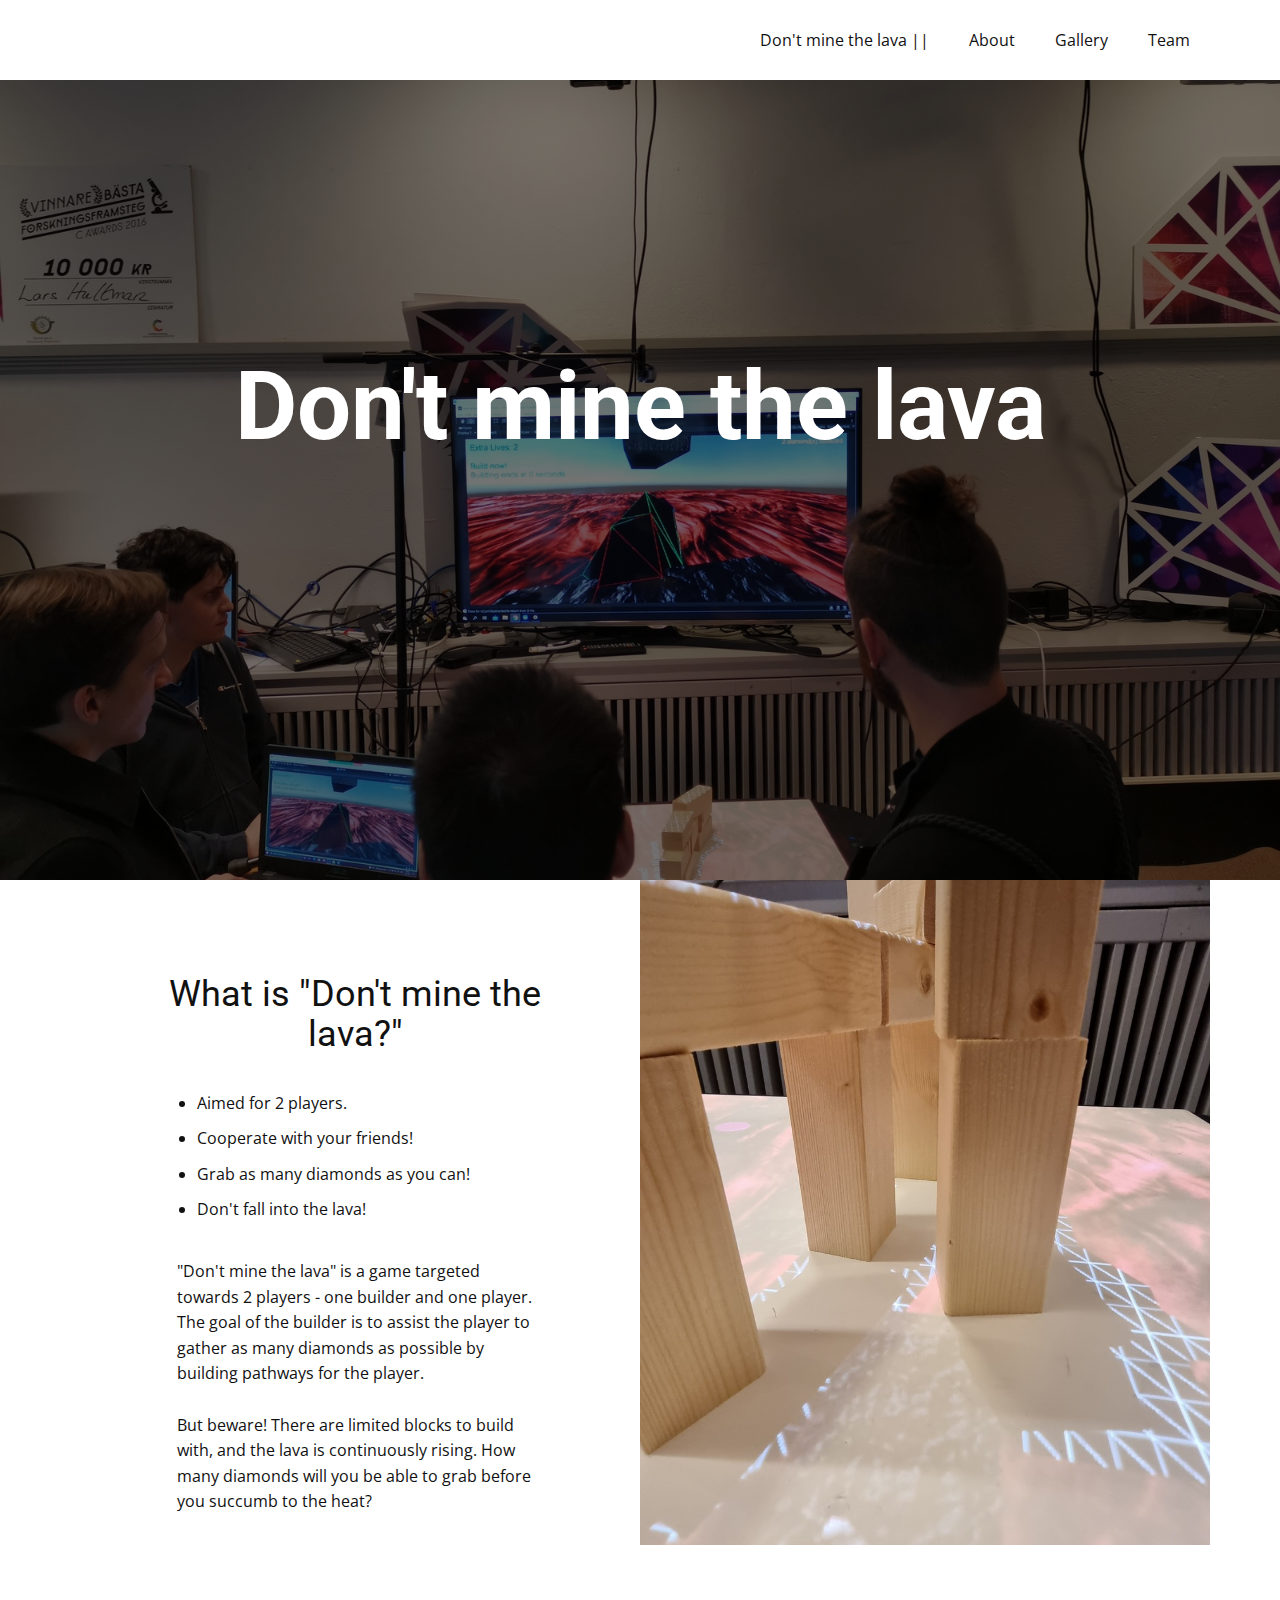
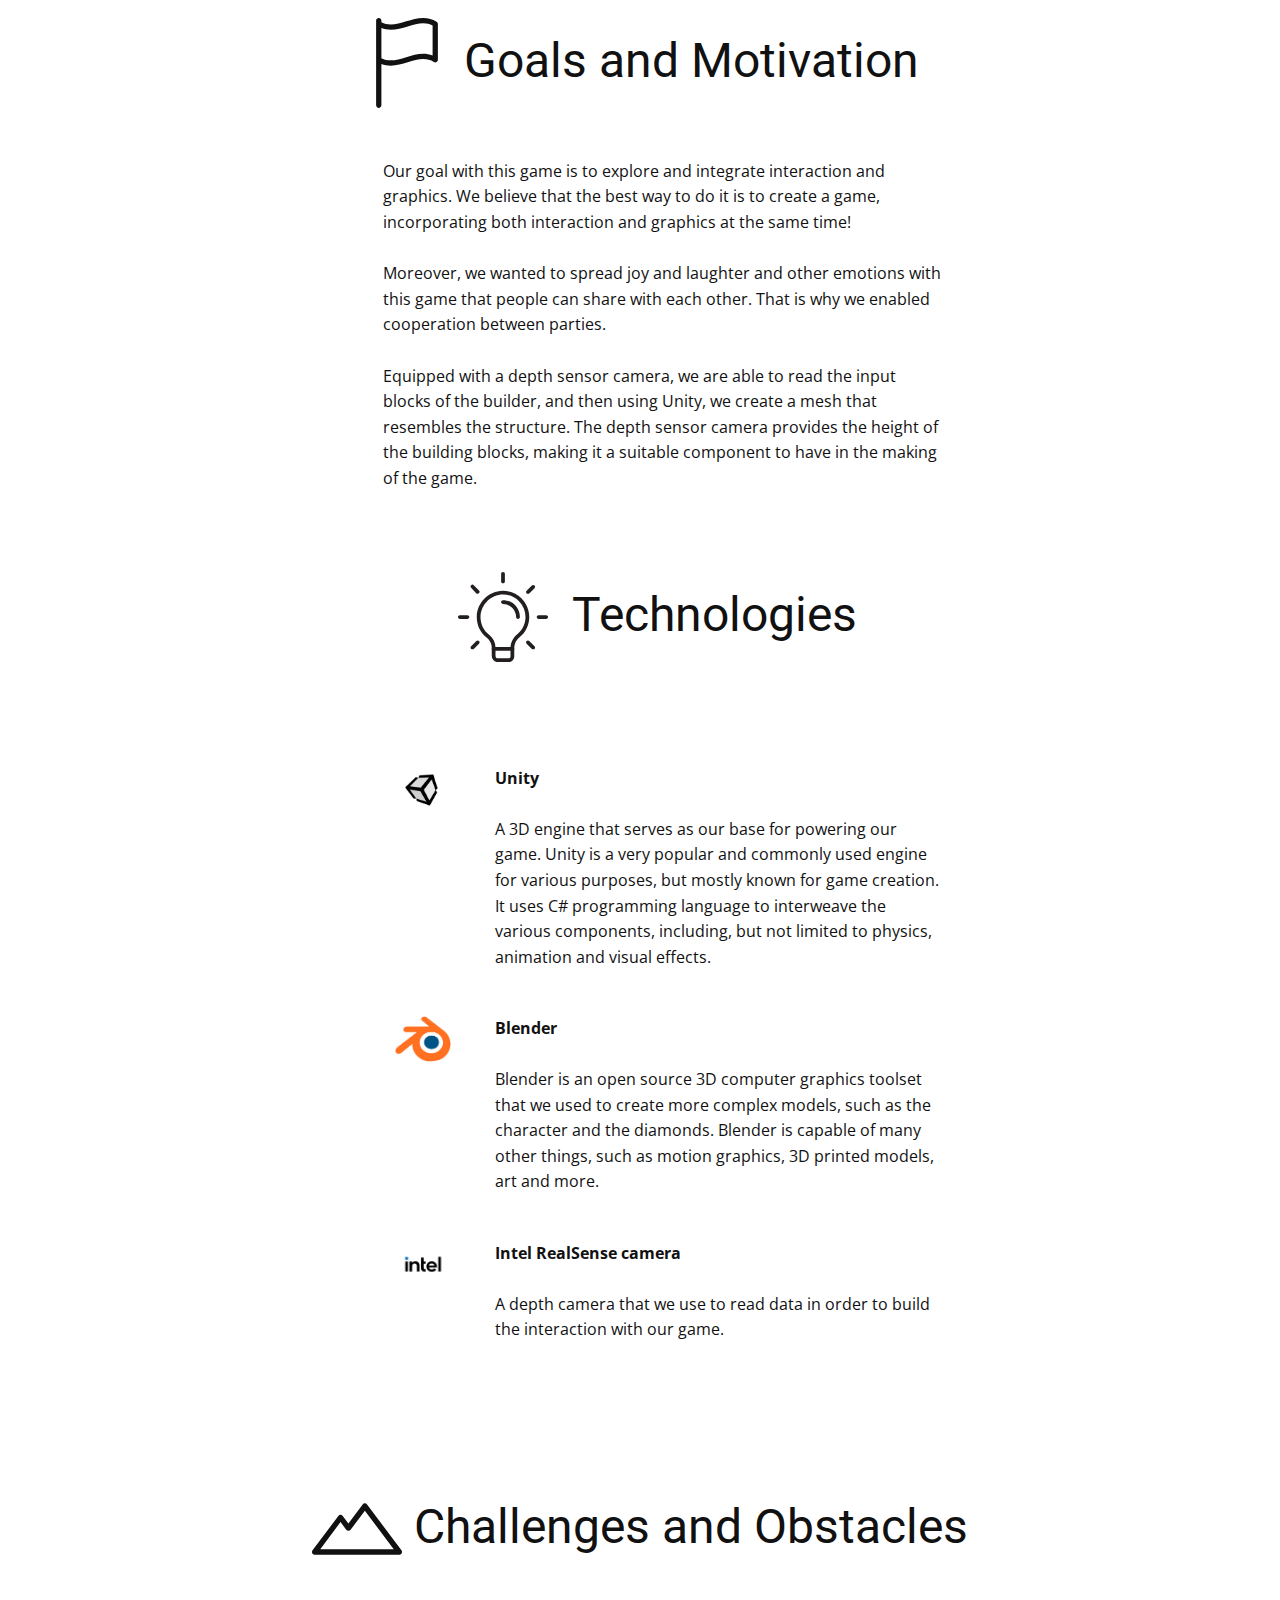
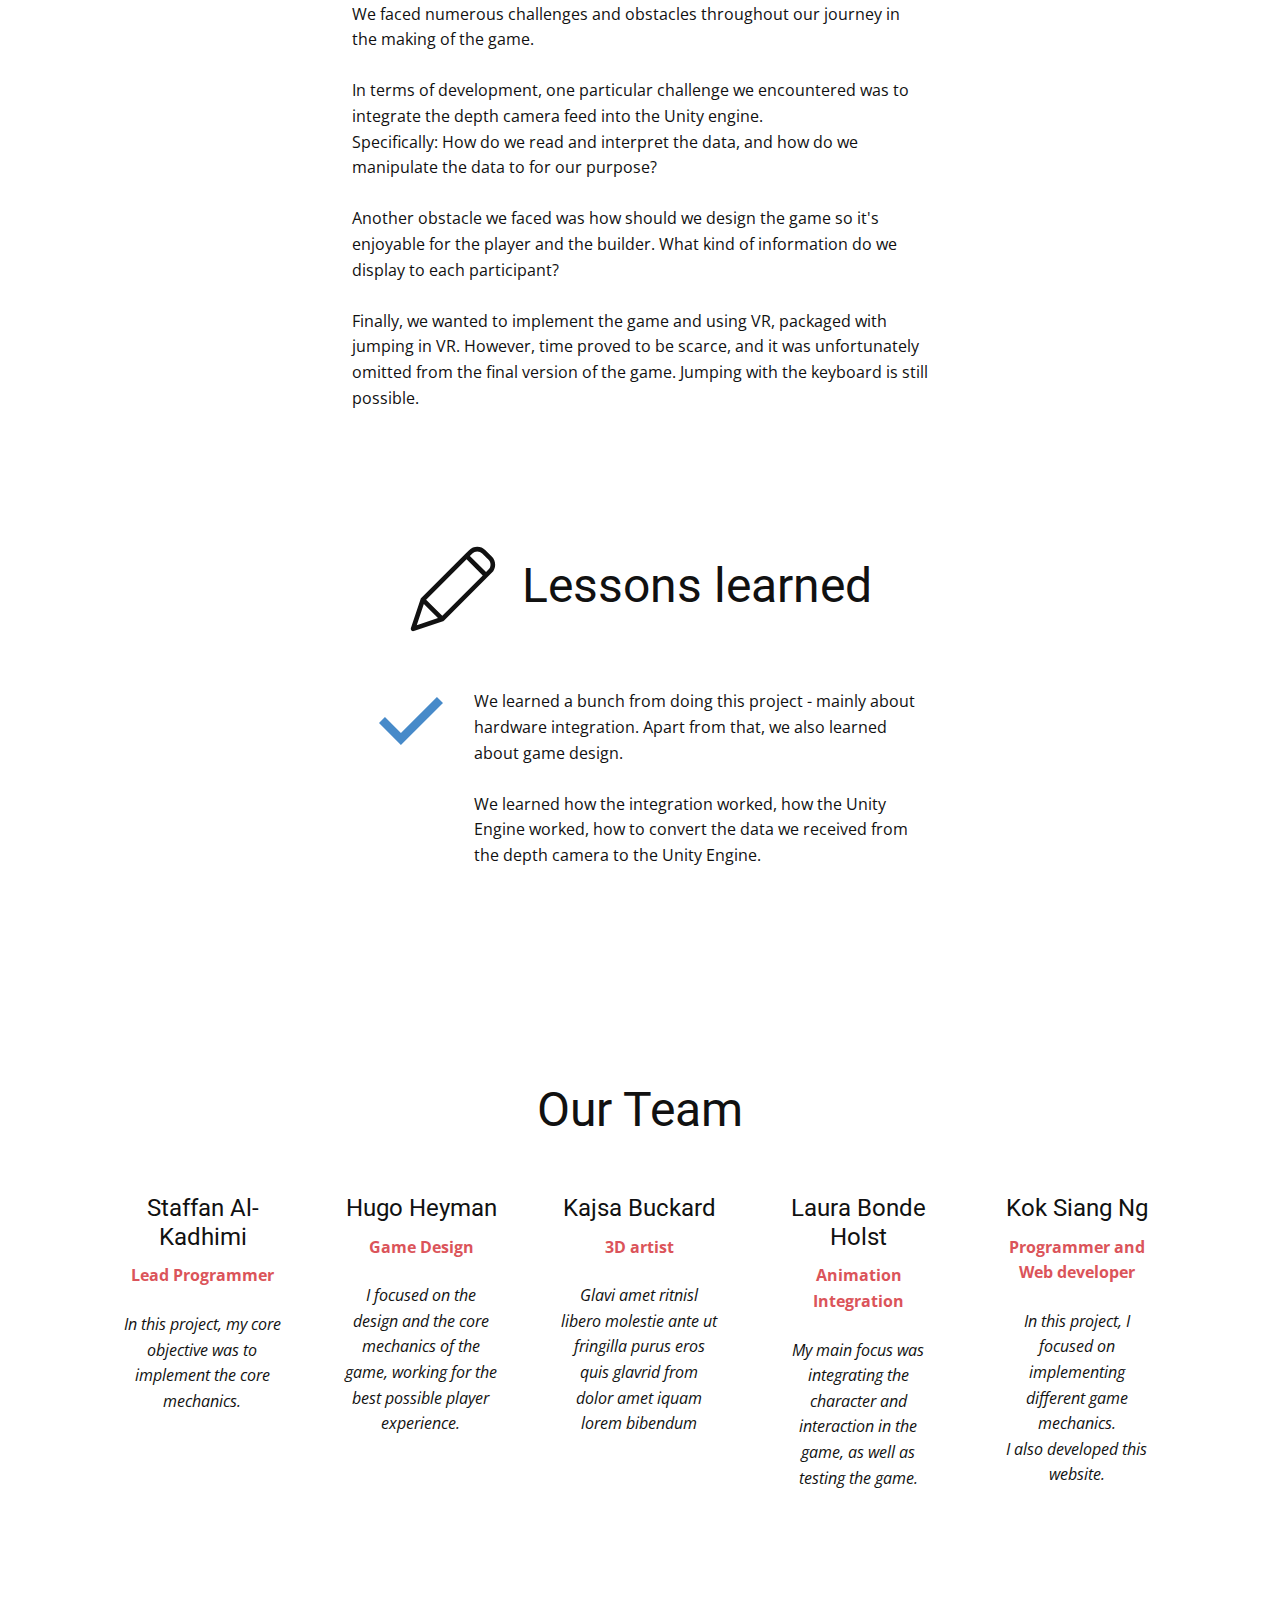
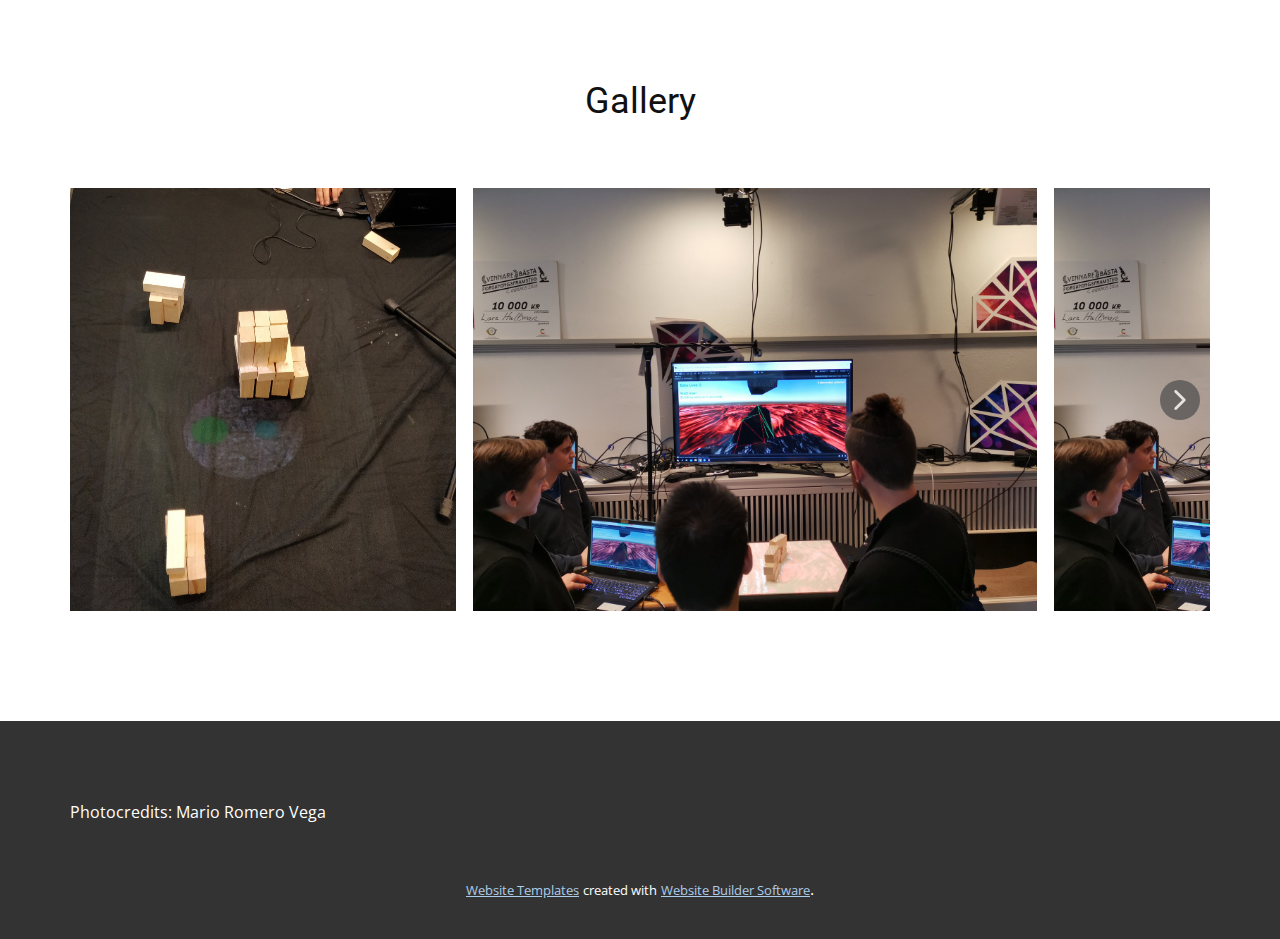
==== commit d5f67455: "added photos to home" ====
--- a/Home.html
+++ b/Home.html
@@ -64,7 +64,7 @@
           </div>
         </nav>
       </div></header>
-    <section class="u-align-center u-clearfix u-image u-shading u-section-1" src="" data-image-width="256" data-image-height="256" id="sec-ed66">
+    <section class="u-align-center u-clearfix u-image u-shading u-section-1" src="" data-image-width="1600" data-image-height="1200" id="sec-ed66">
       <div class="u-clearfix u-sheet u-sheet-1">
         <h1 class="u-text u-title u-text-1">Don't mine the lava<br>
         </h1>
@@ -89,7 +89,7 @@
                   </p>
                 </div>
               </div>
-              <div class="u-align-center u-container-style u-image u-layout-cell u-right-cell u-size-30 u-size-xs-60 u-image-1" src="" data-image-width="1080" data-image-height="1080">
+              <div class="u-align-center u-container-style u-image u-layout-cell u-right-cell u-size-30 u-size-xs-60 u-image-1" src="" data-image-width="901" data-image-height="1600">
                 <div class="u-container-layout u-valign-middle u-container-layout-2" src=""></div>
               </div>
             </div>
--- a/Home.css
+++ b/Home.css
@@ -1,5 +1,5 @@
  .u-section-1 {
-  background-image: linear-gradient(0deg, rgba(0,0,0,0.55), rgba(0,0,0,0.55)), url("[data-uri]");
+  background-image: linear-gradient(0deg, rgba(0,0,0,0.55), rgba(0,0,0,0.55)), url("images/IMG_20211011_132236.jpg");
   background-position: 50% 50%;
 }
 
@@ -84,7 +84,7 @@
 .u-section-2 .u-image-1 {
   min-height: 655px;
   pointer-events: auto;
-  background-image: url("[data-uri]");
+  background-image: url("images/20211011_140926.jpg");
   background-position: 50% 50%;
 }
 
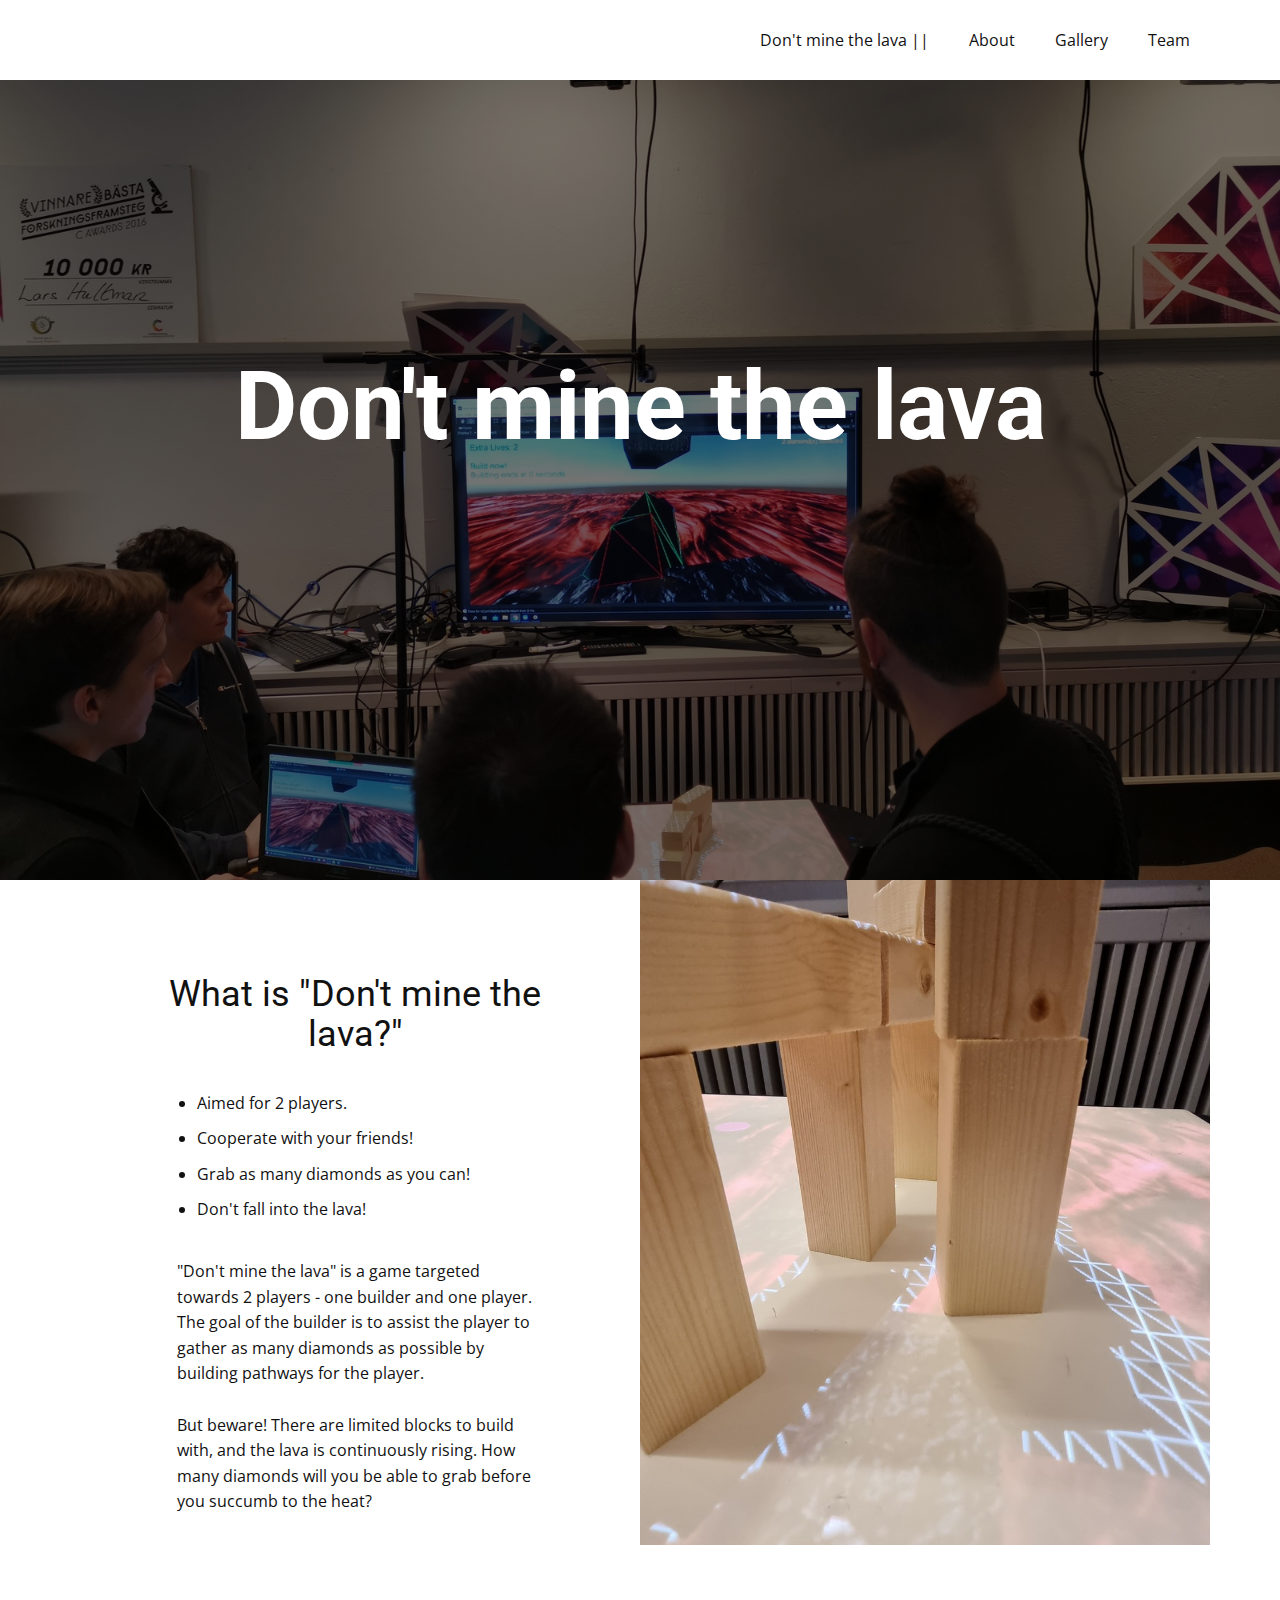
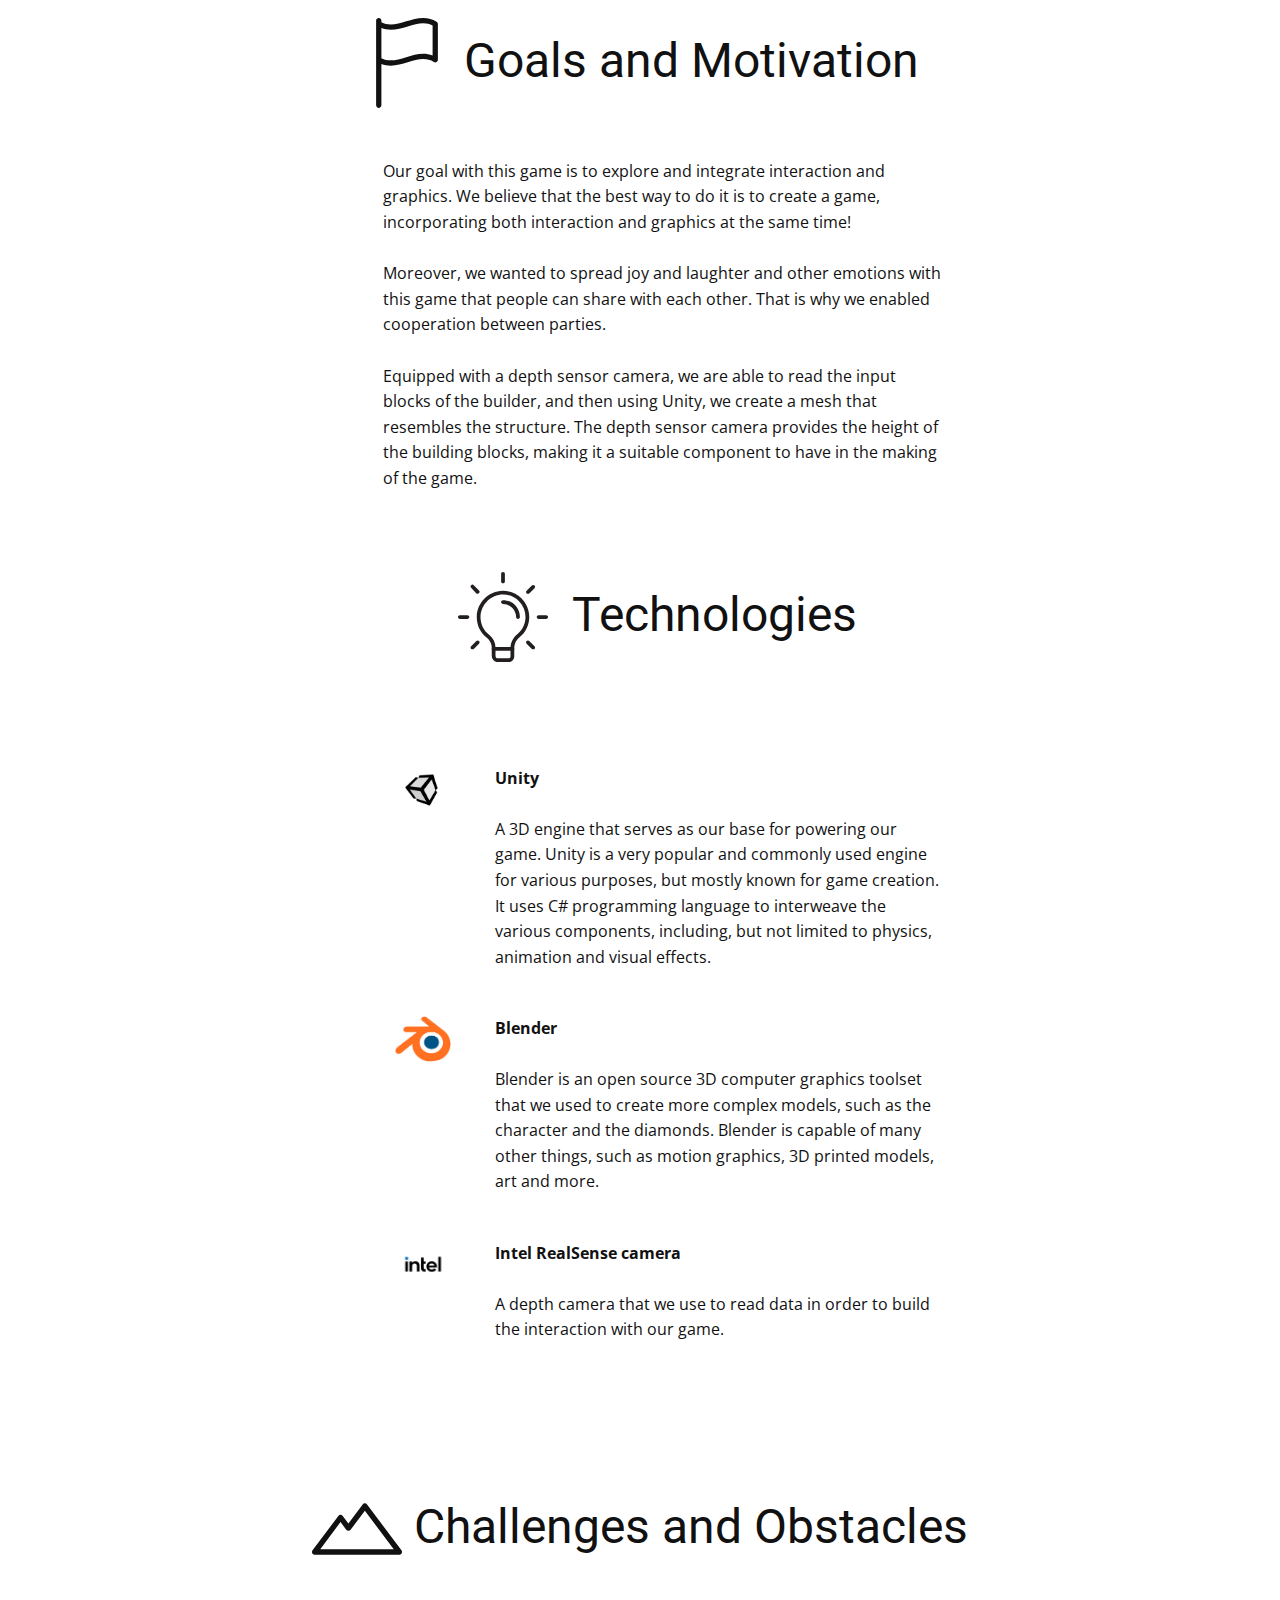
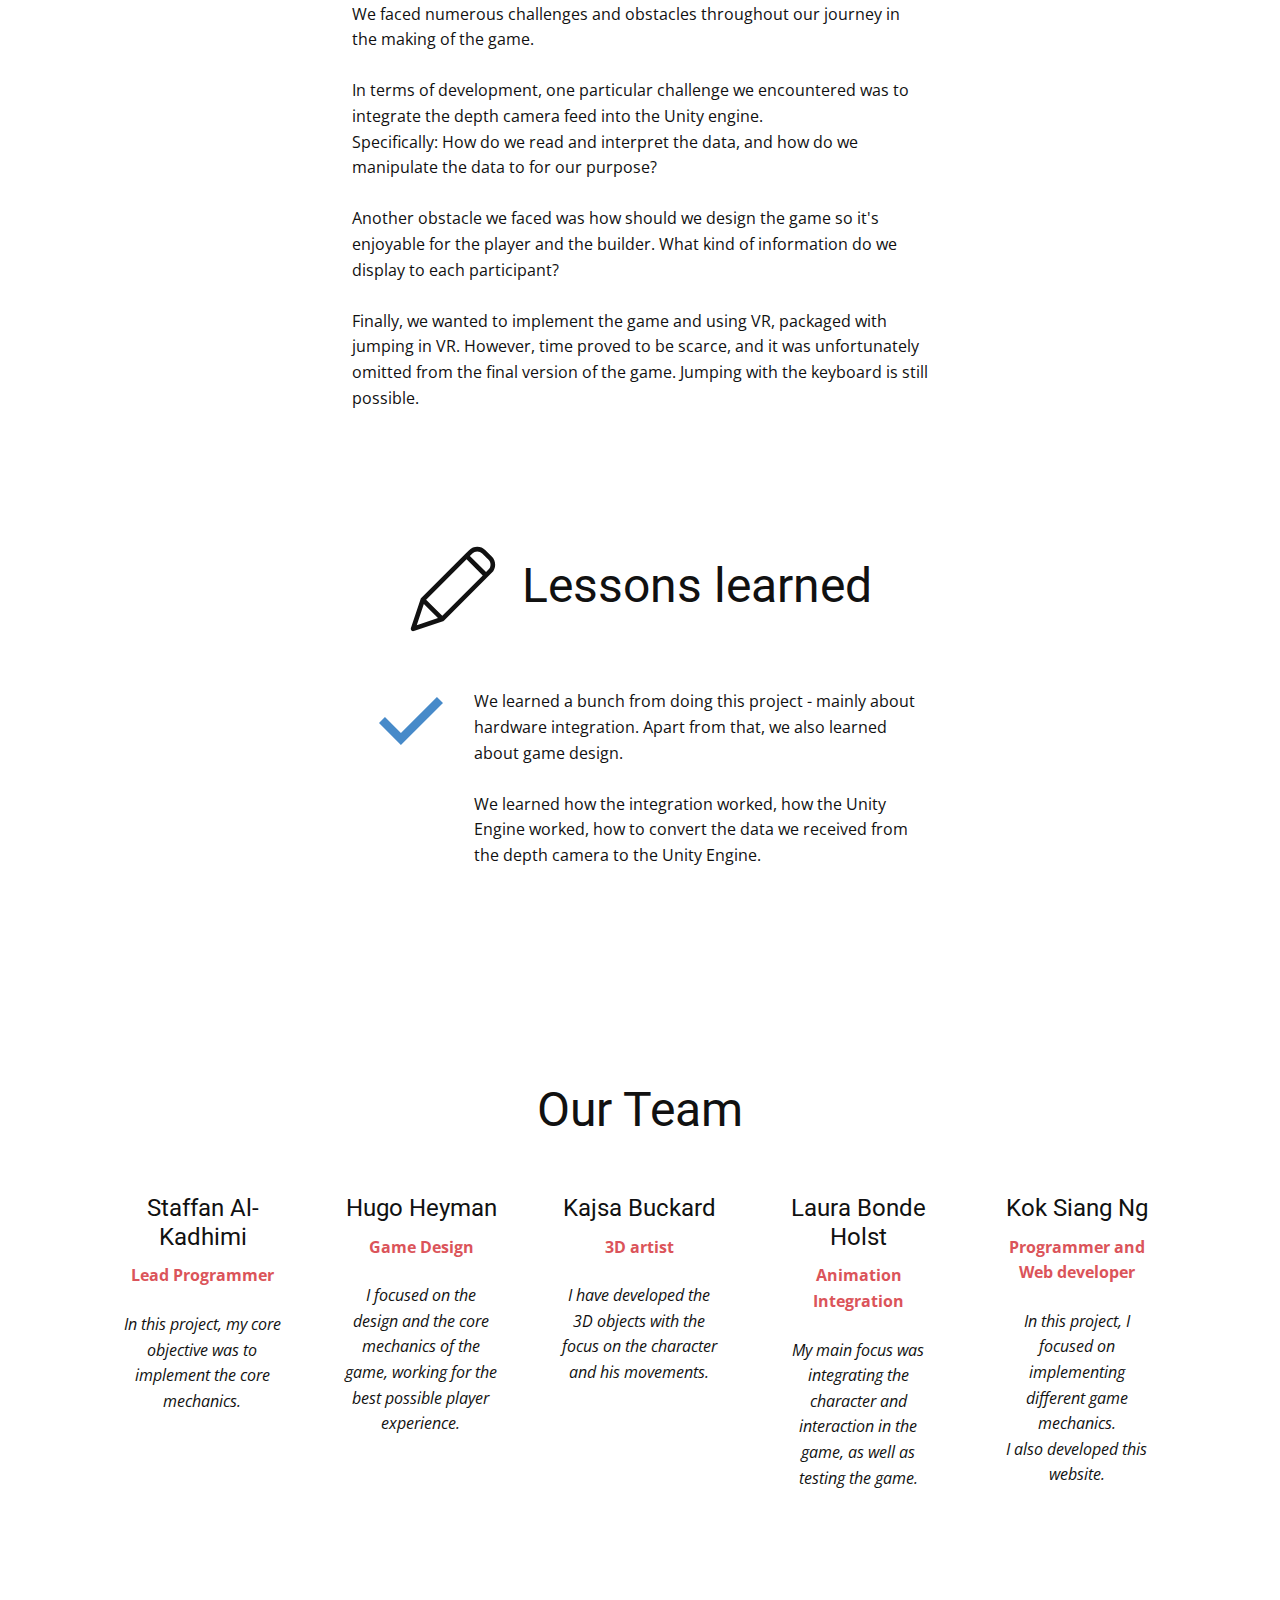
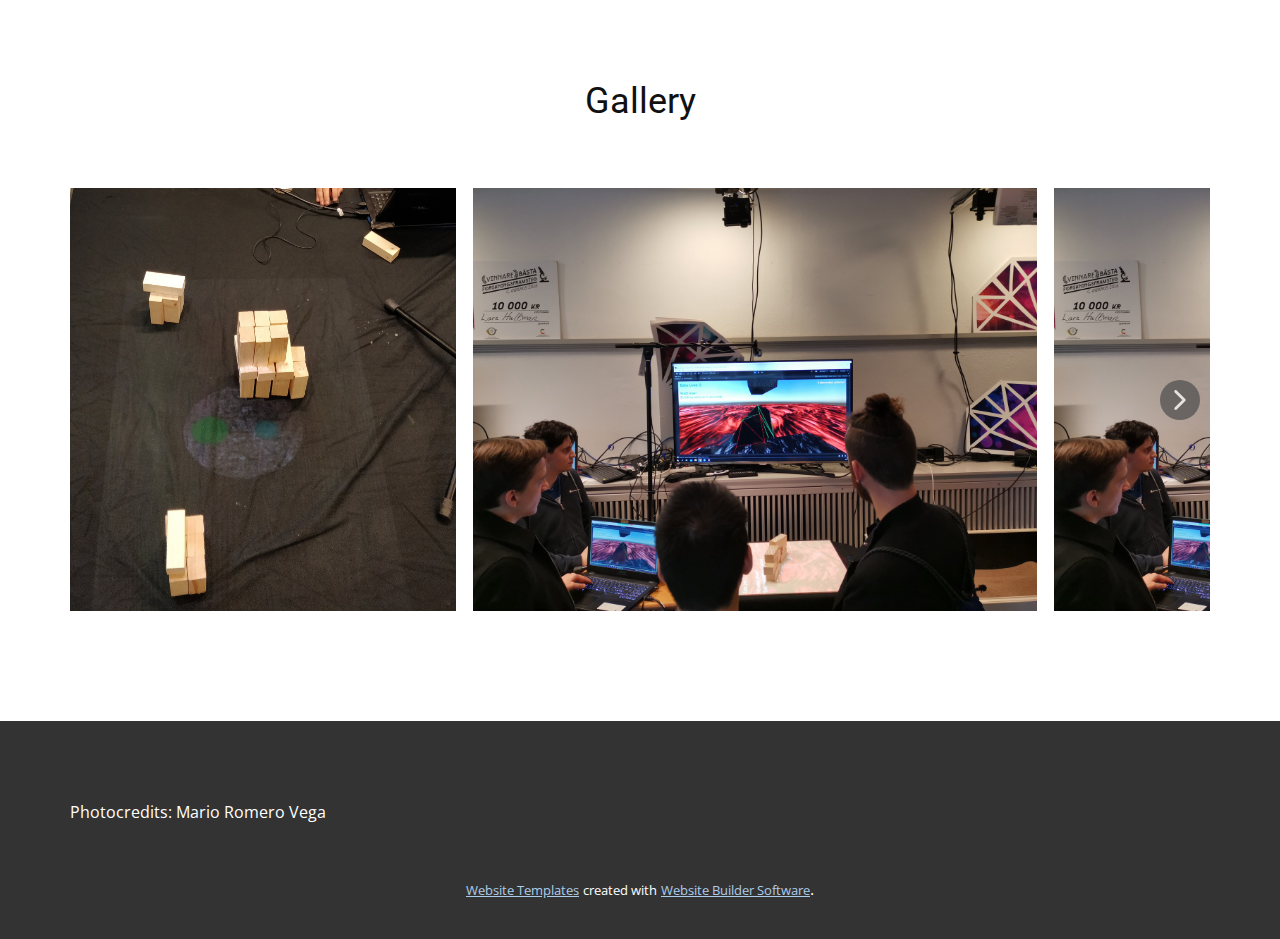
==== commit dae3be90: "fulfilled our team" ====
--- a/Home.html
+++ b/Home.html
@@ -224,7 +224,7 @@
               <div class="u-container-layout u-similar-container u-container-layout-3">
                 <h4 class="u-align-center u-text u-text-default u-text-8">Kajsa Buckard</h4>
                 <p class="u-text u-text-default u-text-palette-2-base u-text-9">3D artist</p>
-                <p class="u-text u-text-10">Glavi amet ritnisl libero molestie ante ut fringilla purus eros quis glavrid from dolor amet iquam lorem bibendum</p>
+                <p class="u-text u-text-10"> I have developed the 3D objects with the focus on the character and his movements.</p>
               </div>
             </div>
             <div class="u-align-center u-container-style u-list-item u-repeater-item">
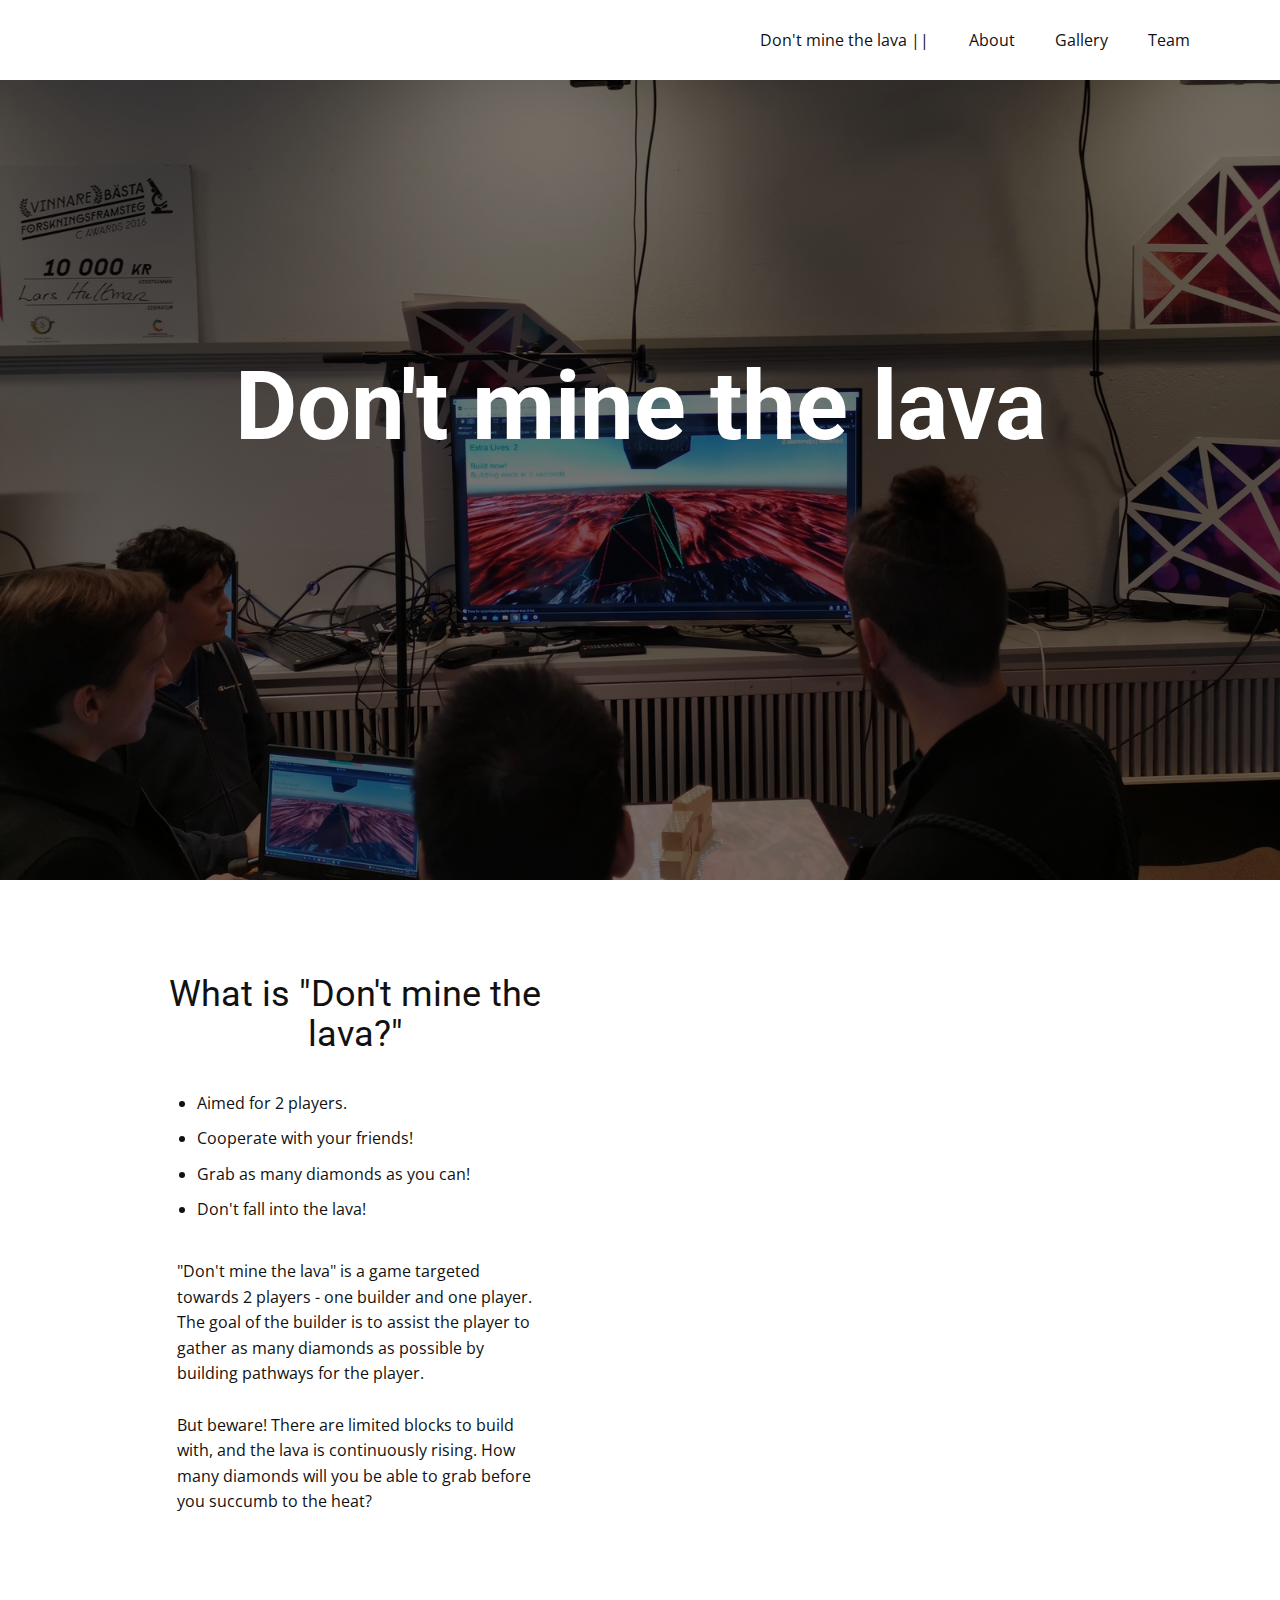
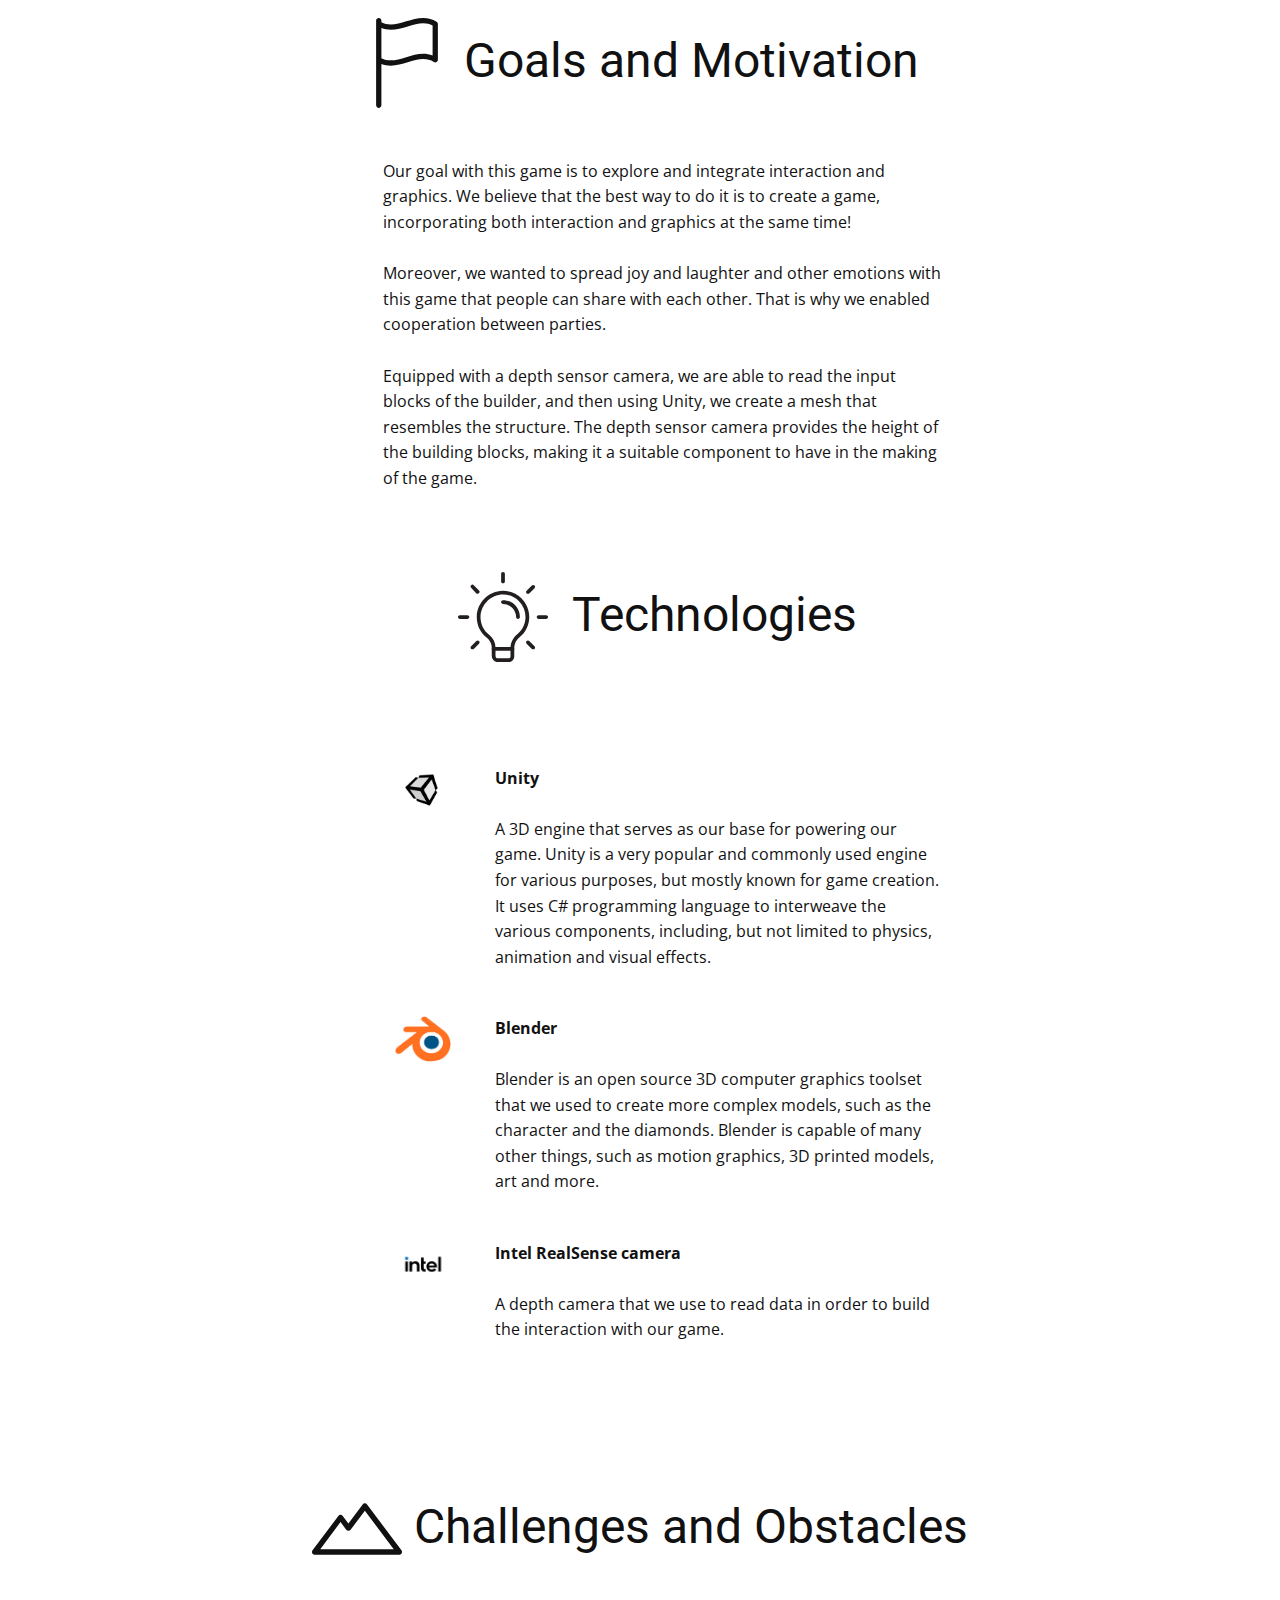
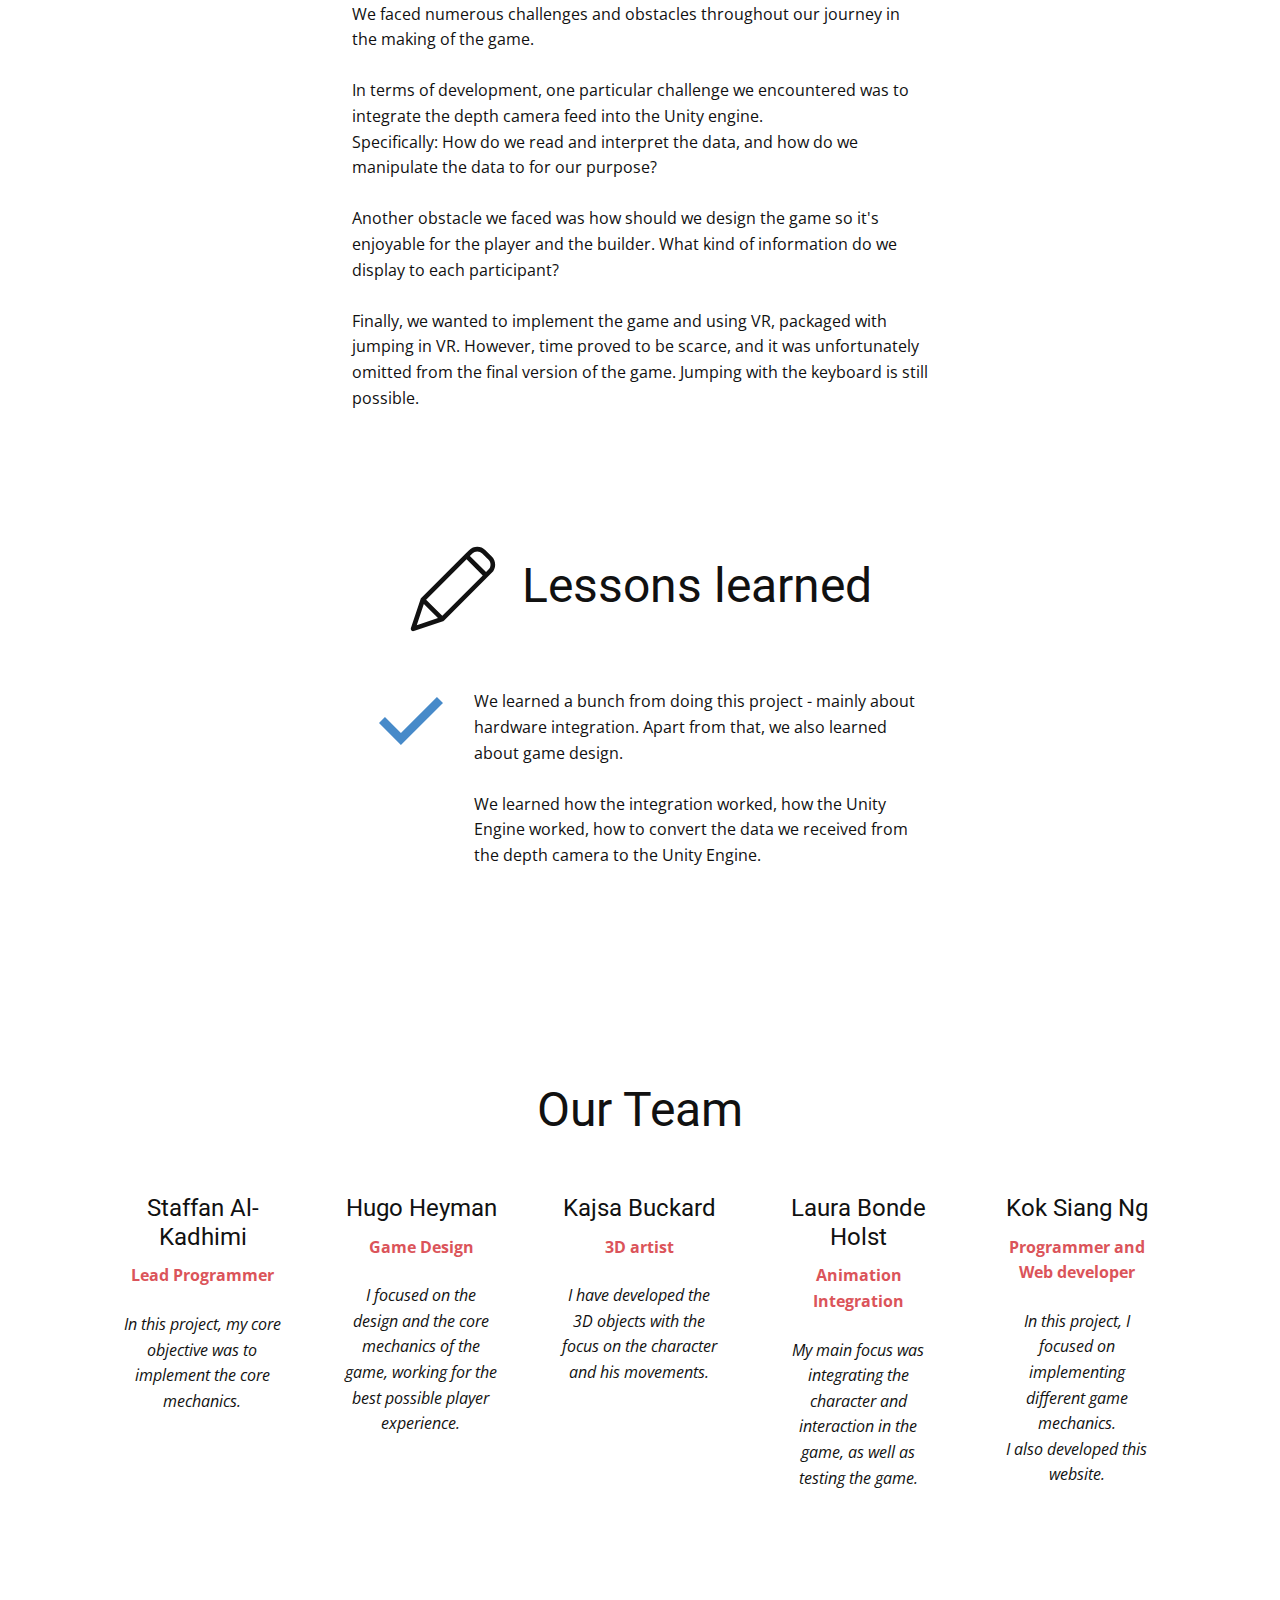
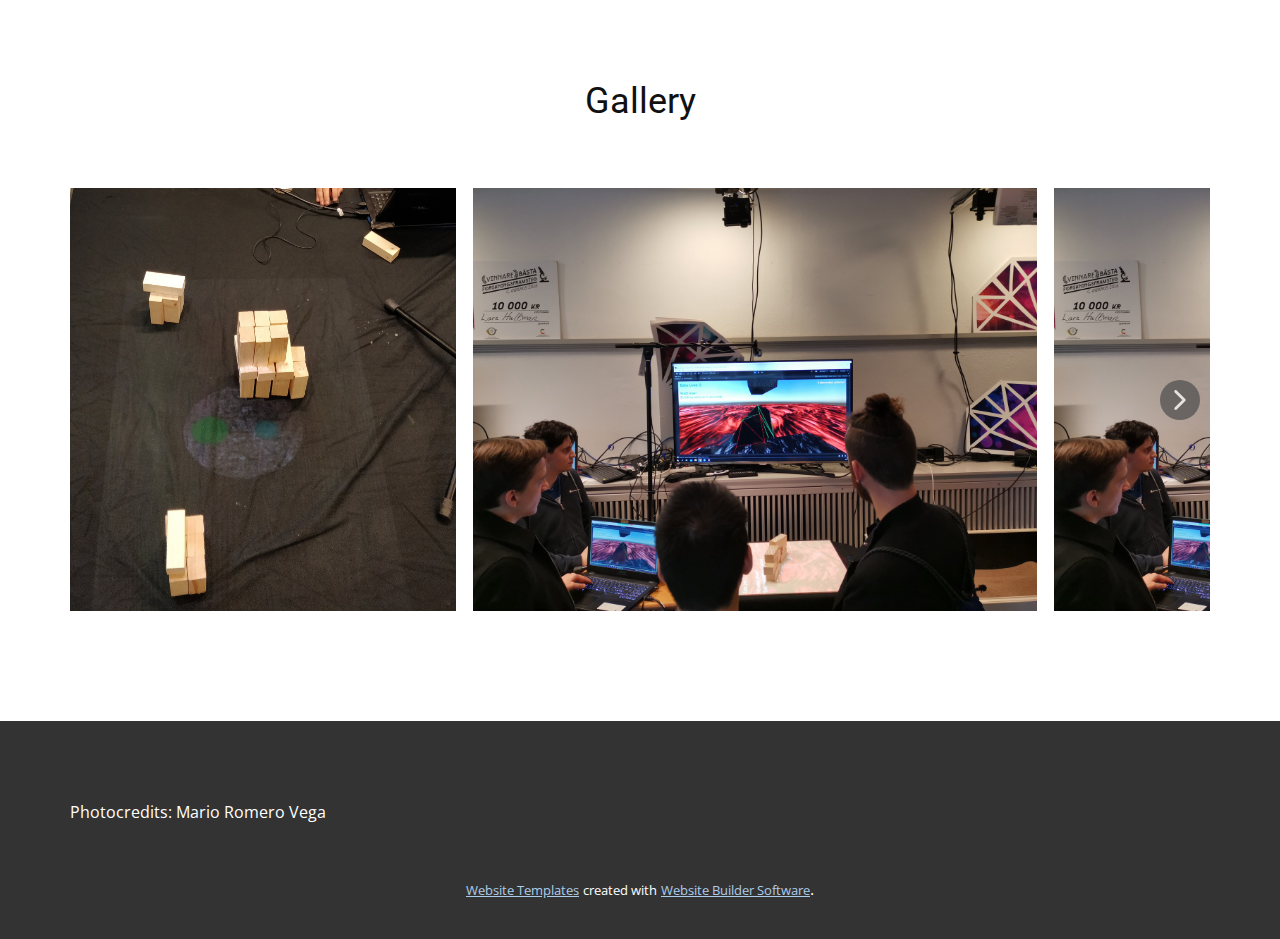
==== commit 6756c722: "added demo video" ====
--- a/Home.html
+++ b/Home.html
@@ -89,8 +89,14 @@
                   </p>
                 </div>
               </div>
-              <div class="u-align-center u-container-style u-image u-layout-cell u-right-cell u-size-30 u-size-xs-60 u-image-1" src="" data-image-width="901" data-image-height="1600">
-                <div class="u-container-layout u-valign-middle u-container-layout-2" src=""></div>
+              <div class="u-align-left u-container-style u-layout-cell u-right-cell u-size-30 u-size-xs-60 u-layout-cell-2" src="">
+                <div class="u-container-layout u-container-layout-2" src="">
+                  <div class="u-align-left u-expanded-width-sm u-expanded-width-xs u-video u-video-1">
+                    <div class="embed-responsive embed-responsive-1">
+                      <iframe style="position: absolute;top: 0;left: 0;width: 100%;height: 100%;" class="embed-responsive-item" src="https://www.youtube.com/embed/3mqp4BKi1m0?mute=0&amp;showinfo=0&amp;controls=0&amp;start=0" frameborder="0" allowfullscreen=""></iframe>
+                    </div>
+                  </div>
+                </div>
               </div>
             </div>
           </div>
--- a/Home.css
+++ b/Home.css
@@ -81,15 +81,27 @@
   margin: 32px auto 0;
 }
 
-.u-section-2 .u-image-1 {
-  min-height: 655px;
+.u-section-2 .u-layout-cell-2 {
+  min-height: 657px;
   pointer-events: auto;
-  background-image: url("images/20211011_140926.jpg");
-  background-position: 50% 50%;
 }
 
 .u-section-2 .u-container-layout-2 {
-  padding: 30px 60px;
+  padding: 30px 0;
+}
+
+.u-section-2 .u-video-1 {
+  height: 360px;
+  width: 640px;
+  margin: 127px auto 0 -26px;
+}
+
+.u-section-2 .embed-responsive-1 {
+  position: absolute;
+  width: 100%;
+  height: 100%;
+  left: 0;
+  top: 0;
 }
 
 @media (max-width: 1199px) {
@@ -118,8 +130,15 @@
     width: 350px;
   }
 
-  .u-section-2 .u-image-1 {
-    min-height: 540px;
+  .u-section-2 .u-layout-cell-2 {
+    min-height: 542px;
+    background-position: 50% 50%;
+  }
+
+  .u-section-2 .u-video-1 {
+    height: 264px;
+    width: 470px;
+    margin-left: 0;
   }
 }
 
@@ -145,13 +164,13 @@
     width: 300px;
   }
 
-  .u-section-2 .u-image-1 {
-    min-height: 414px;
-  }
-
-  .u-section-2 .u-container-layout-2 {
-    padding-left: 30px;
-    padding-right: 30px;
+  .u-section-2 .u-layout-cell-2 {
+    min-height: 415px;
+  }
+
+  .u-section-2 .u-video-1 {
+    height: 202px;
+    width: 360px;
   }
 }
 
@@ -161,19 +180,27 @@
     padding-right: 50px;
   }
 
-  .u-section-2 .u-image-1 {
-    min-height: 621px;
-  }
-
-  .u-section-2 .u-container-layout-2 {
-    padding-left: 10px;
-    padding-right: 10px;
+  .u-section-2 .u-layout-cell-2 {
+    min-height: 623px;
+  }
+
+  .u-section-2 .u-video-1 {
+    margin-right: initial;
+    margin-left: initial;
+    width: auto;
   }
 }
 
 @media (max-width: 575px) {
-  .u-section-2 .u-image-1 {
-    min-height: 391px;
+  .u-section-2 .u-layout-cell-2 {
+    min-height: 392px;
+  }
+
+  .u-section-2 .u-video-1 {
+    height: 191px;
+    width: auto;
+    margin-right: initial;
+    margin-left: initial;
   }
 }.u-section-3 .u-sheet-1 {
   min-height: 576px;
